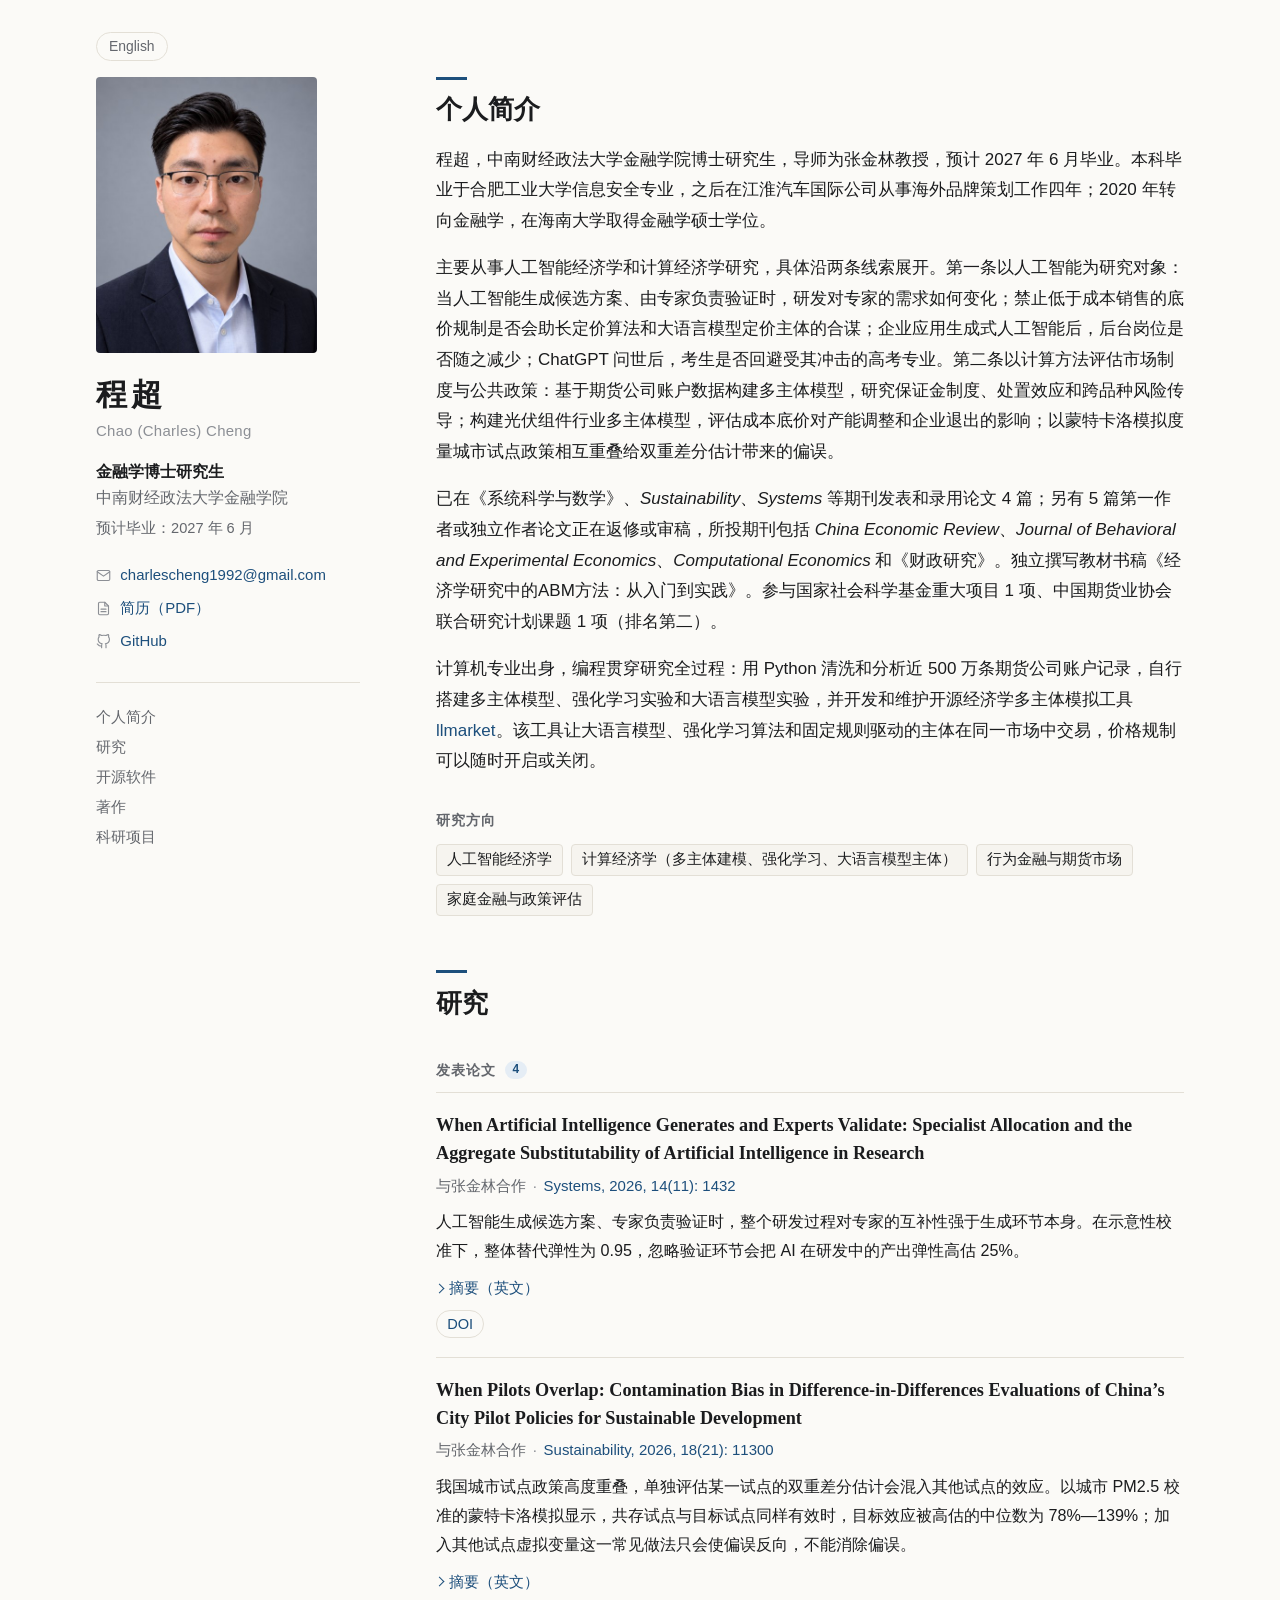
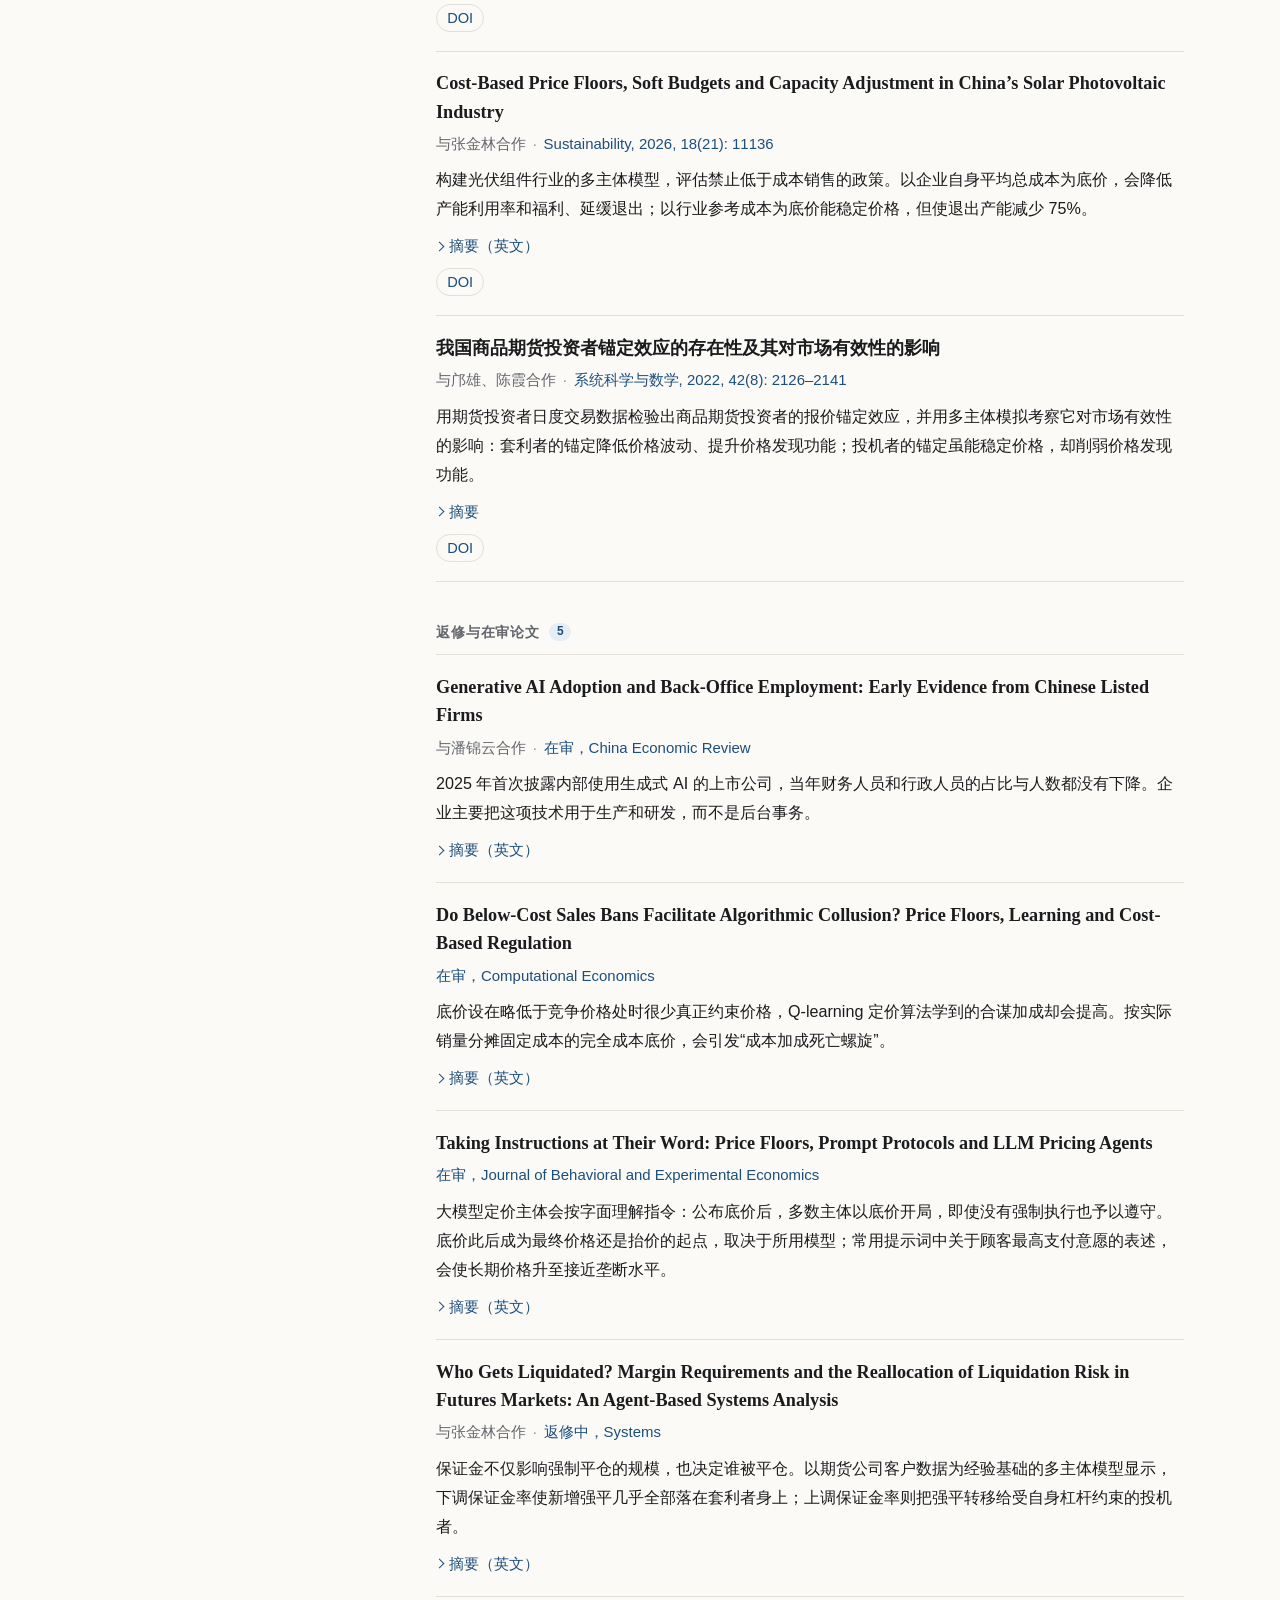
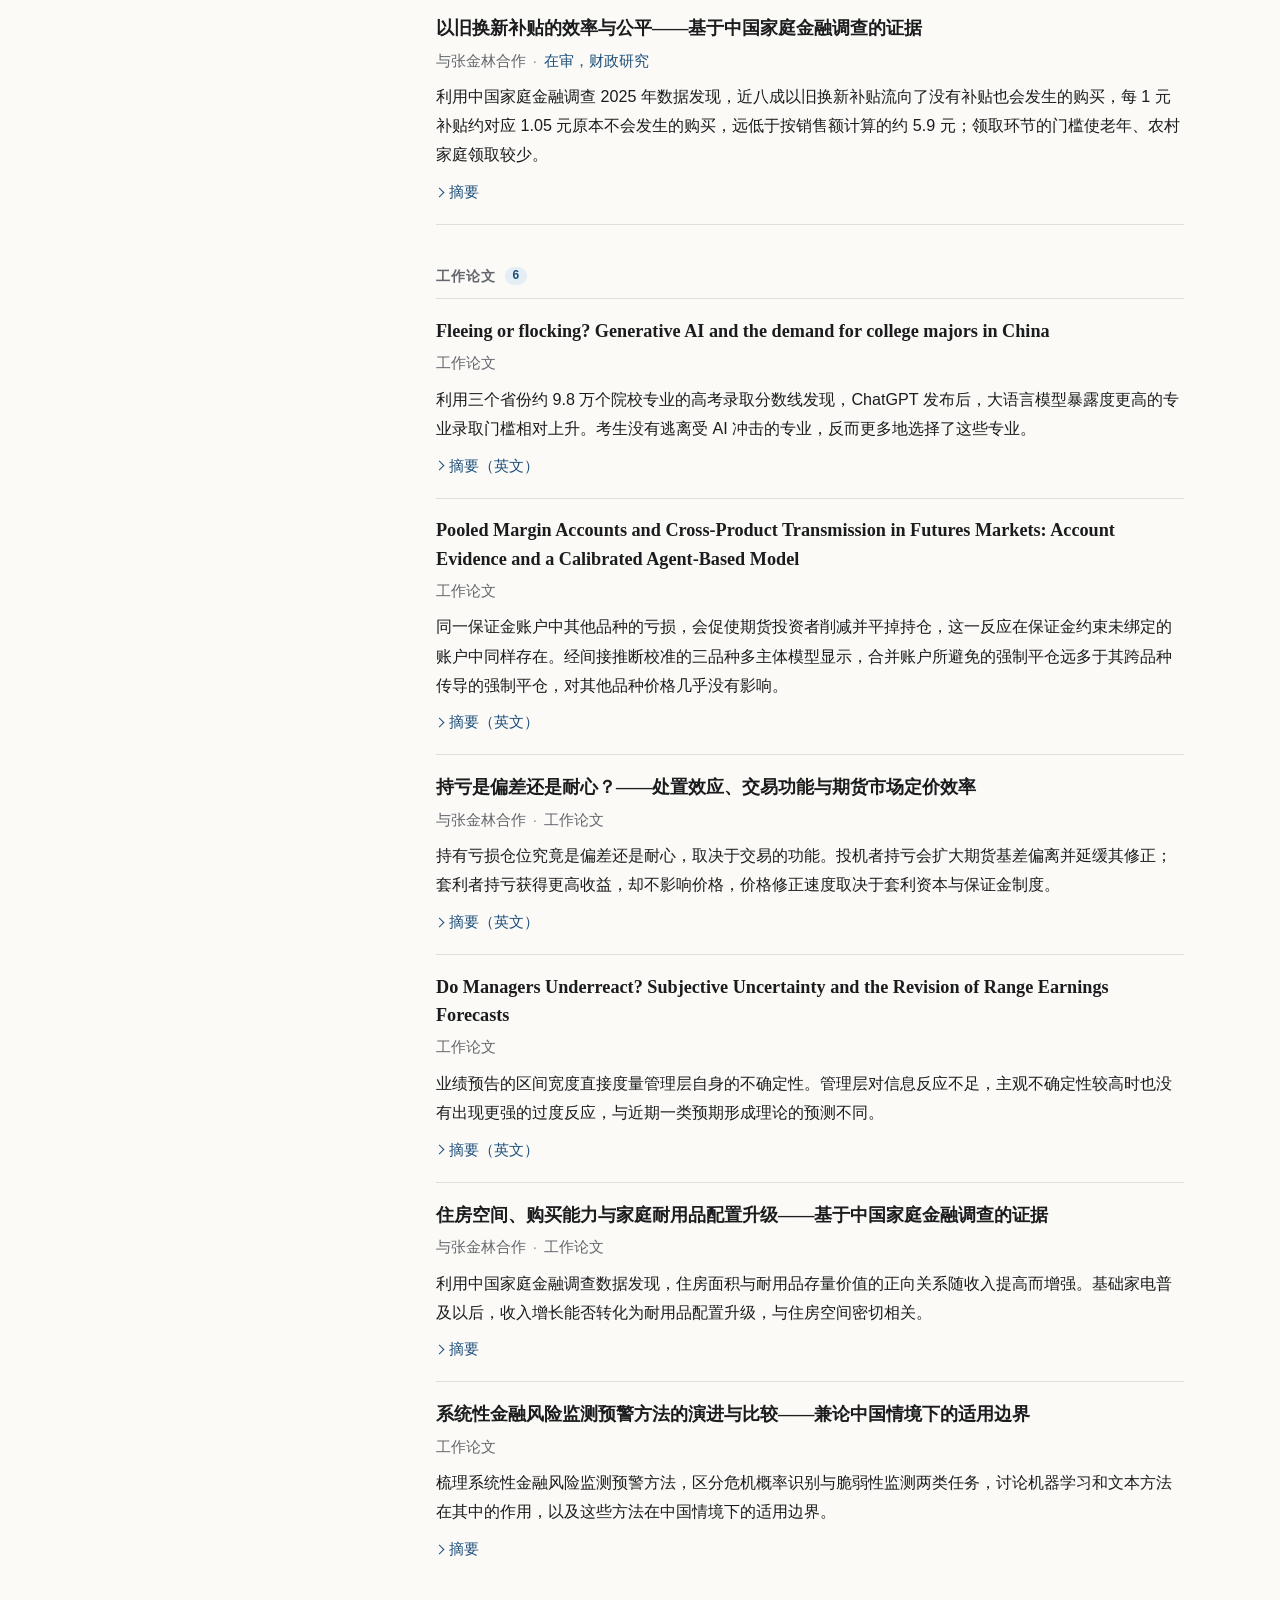
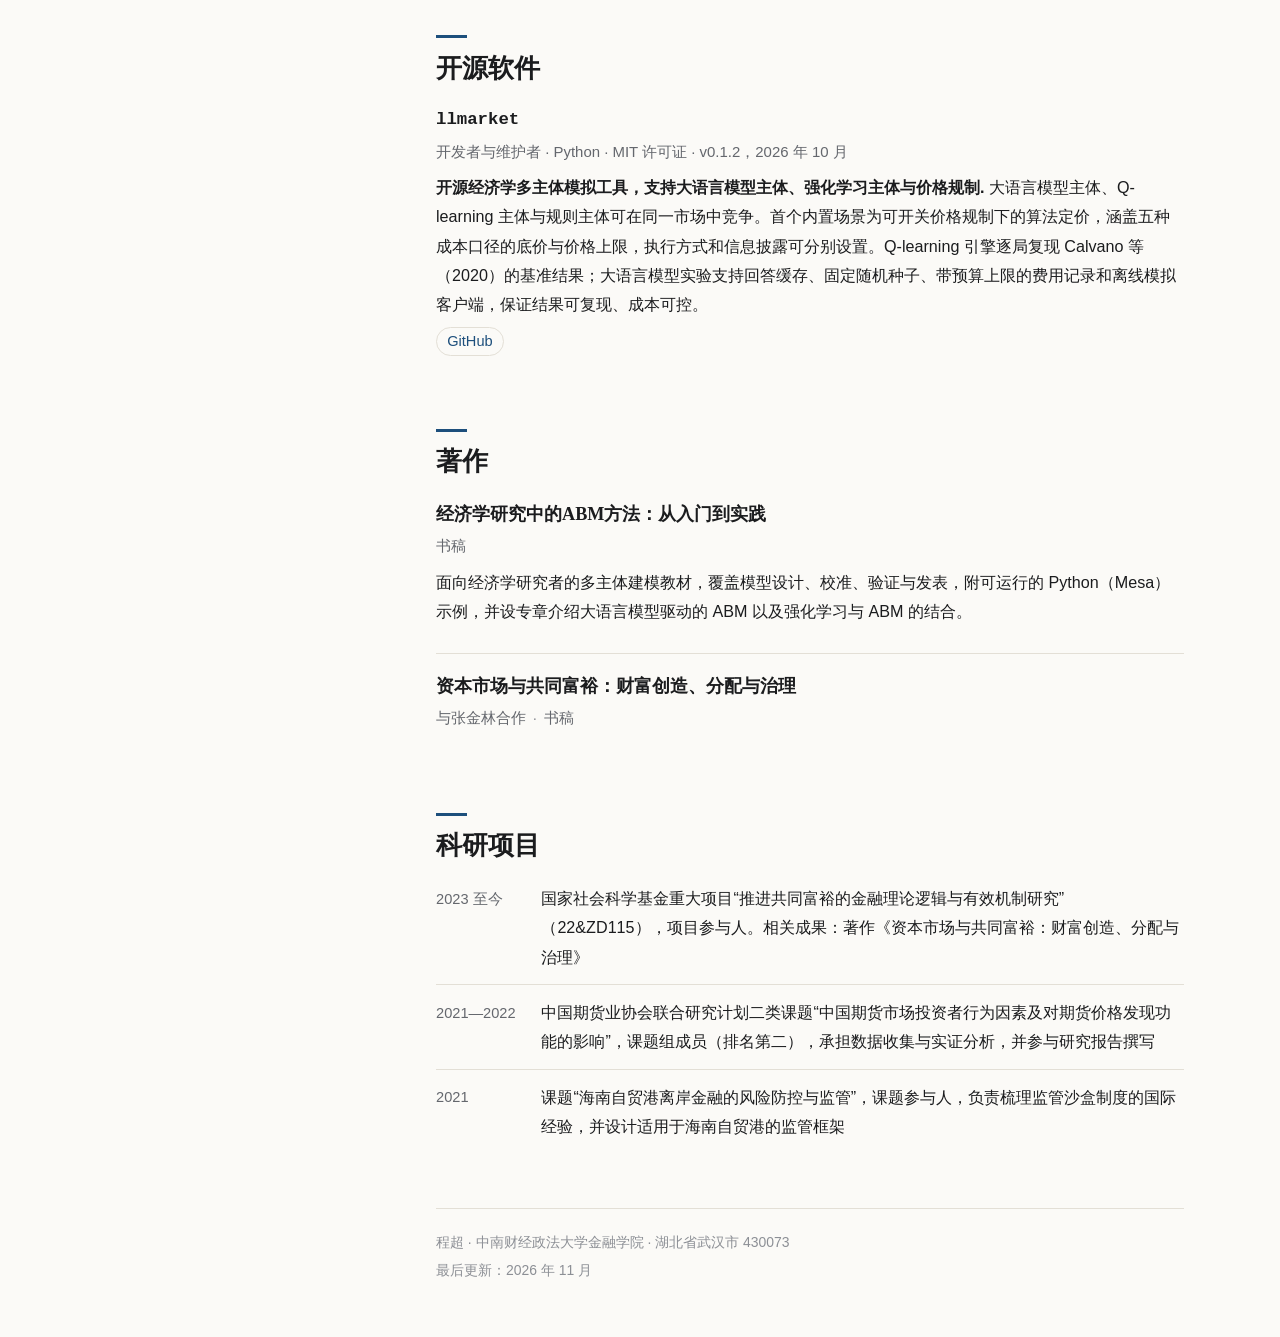
==== docs/zh/index.html @ c6e2701f "Rewrite Chinese bio for clarity and flow Co-Authored-By: Claude Opus 5.5 <noreply@anthropic.com>" ====
<!doctype html>
<html lang="zh-CN">
<head>
<meta charset="utf-8">
<meta name="viewport" content="width=device-width, initial-scale=1">
<title>程超</title>
<meta name="description" content="程超, 金融学博士研究生, 中南财经政法大学金融学院. 人工智能经济学; 计算经济学（多主体建模、强化学习、大语言模型主体）; 行为金融与期货市场; 家庭金融与政策评估.">
<meta property="og:title" content="程超">
<meta property="og:description" content="金融学博士研究生, 中南财经政法大学金融学院">
<meta property="og:image" content="https://charleschenggithub.github.io/assets/photo.jpg"><link rel="alternate" hreflang="en" href="https://charleschenggithub.github.io/">
<link rel="alternate" hreflang="zh-CN" href="https://charleschenggithub.github.io/zh/">
<link rel="icon" href="data:image/svg+xml,%3Csvg xmlns='http://www.w3.org/2000/svg' viewBox='0 0 32 32'%3E%3Crect width='32' height='32' rx='6' fill='%231d4f7c'/%3E%3Ctext x='16' y='23' font-family='Georgia,serif' font-size='20' fill='white' text-anchor='middle'%3EC%3C/text%3E%3C/svg%3E">
<link rel="stylesheet" href="../assets/style.css">
</head>
<body class="lang-zh">

<div class="page">

  <aside class="profile">
    <div class="profile-inner">
      <img class="photo" src="../assets/photo.jpg" alt="程超" width="480" height="600">
      <div class="id">
        <h1 class="name">程超</h1>
        <p class="alt-name">Chao (Charles) Cheng</p>
        <p class="role">金融学博士研究生</p>
        <p class="org">中南财经政法大学金融学院</p>
        <p class="grad">预计毕业：2027 年 6 月</p>
      </div>
      <ul class="contact">
        <li>
          <svg viewBox="0 0 24 24" aria-hidden="true"><path d="M4 4h16c1.1 0 2 .9 2 2v12c0 1.1-.9 2-2 2H4c-1.1 0-2-.9-2-2V6c0-1.1.9-2 2-2z"/><polyline points="22,6 12,13 2,6"/></svg>
          <a href="mailto:charlescheng1992@gmail.com">charlescheng1992@gmail.com</a>
        </li>
        <li>
          <svg viewBox="0 0 24 24" aria-hidden="true"><path d="M14 2H6a2 2 0 0 0-2 2v16a2 2 0 0 0 2 2h12a2 2 0 0 0 2-2V8z"/><polyline points="14 2 14 8 20 8"/><line x1="16" y1="13" x2="8" y2="13"/><line x1="16" y1="17" x2="8" y2="17"/></svg>
          <a href="../cv/Chao_Cheng_CV_zh.pdf">简历（PDF）</a>
        </li>
        <li>
          <svg viewBox="0 0 24 24" aria-hidden="true"><path d="M9 19c-5 1.5-5-2.5-7-3m14 6v-3.87a3.37 3.37 0 0 0-.94-2.61c3.14-.35 6.44-1.54 6.44-7A5.44 5.44 0 0 0 20 4.77 5.07 5.07 0 0 0 19.91 1S18.73.65 16 2.48a13.38 13.38 0 0 0-7 0C6.27.65 5.09 1 5.09 1A5.07 5.07 0 0 0 5 4.77a5.44 5.44 0 0 0-1.5 3.78c0 5.42 3.3 6.61 6.44 7A3.37 3.37 0 0 0 9 18.13V22"/></svg>
          <a href="https://github.com/CharlesChengGithub">GitHub</a>
        </li>
      </ul>
      <nav class="toc" aria-label="研究">
        <a href="#about">个人简介</a>
        <a href="#research">研究</a>
<a href="#software">开源软件</a><a href="#books">著作</a><a href="#projects">科研项目</a>      </nav>
    </div>
    <a class="lang-switch" href="../" hreflang="en">English</a>
  </aside>

  <main class="content">

    <section id="about">
      <h2>个人简介</h2>
      <p>程超，中南财经政法大学金融学院博士研究生，导师为张金林教授，预计 2027 年 6 月毕业。本科毕业于合肥工业大学信息安全专业，之后在江淮汽车国际公司从事海外品牌策划工作四年；2020 年转向金融学，在海南大学取得金融学硕士学位。</p><p>主要从事人工智能经济学和计算经济学研究，具体沿两条线索展开。第一条以人工智能为研究对象：当人工智能生成候选方案、由专家负责验证时，研发对专家的需求如何变化；禁止低于成本销售的底价规制是否会助长定价算法和大语言模型定价主体的合谋；企业应用生成式人工智能后，后台岗位是否随之减少；ChatGPT 问世后，考生是否回避受其冲击的高考专业。第二条以计算方法评估市场制度与公共政策：基于期货公司账户数据构建多主体模型，研究保证金制度、处置效应和跨品种风险传导；构建光伏组件行业多主体模型，评估成本底价对产能调整和企业退出的影响；以蒙特卡洛模拟度量城市试点政策相互重叠给双重差分估计带来的偏误。</p><p>已在《系统科学与数学》、<em>Sustainability</em>、<em>Systems</em> 等期刊发表和录用论文 4 篇；另有 5 篇第一作者或独立作者论文正在返修或审稿，所投期刊包括 <em>China Economic Review</em>、<em>Journal of Behavioral and Experimental Economics</em>、<em>Computational Economics</em> 和《财政研究》。独立撰写教材书稿《经济学研究中的ABM方法：从入门到实践》。参与国家社会科学基金重大项目 1 项、中国期货业协会联合研究计划课题 1 项（排名第二）。</p><p>计算机专业出身，编程贯穿研究全过程：用 Python 清洗和分析近 500 万条期货公司账户记录，自行搭建多主体模型、强化学习实验和大语言模型实验，并开发和维护开源经济学多主体模拟工具 <a href="https://github.com/CharlesChengGithub/llmarket">llmarket</a>。该工具让大语言模型、强化学习算法和固定规则驱动的主体在同一市场中交易，价格规制可以随时开启或关闭。</p>
      <h3 class="label">研究方向</h3>
      <ul class="interests">
<li>人工智能经济学</li><li>计算经济学（多主体建模、强化学习、大语言模型主体）</li><li>行为金融与期货市场</li><li>家庭金融与政策评估</li>      </ul>
    </section>

    <section id="research">
      <h2>研究</h2>
      <h3 class="label group">发表论文<span class="count">4</span></h3>
      <article class="paper" id="ai-validation">
  <h4 class="paper-title">
When Artificial Intelligence Generates and Experts Validate: Specialist Allocation and the Aggregate Substitutability of Artificial Intelligence in Research  </h4>
  <p class="paper-meta"><span>与张金林合作</span><span class="sep" aria-hidden="true">·</span><span class="status status-published"><em>Systems</em>, 2026, 14(11): 1432</span></p>
<p class="paper-summary">人工智能生成候选方案、专家负责验证时，整个研发过程对专家的互补性强于生成环节本身。在示意性校准下，整体替代弹性为 0.95，忽略验证环节会把 AI 在研发中的产出弹性高估 25%。</p>  <div class="paper-actions">
    <details>
      <summary>摘要（英文）</summary>
      <div class="abstract"><p>Artificial intelligence (AI) increasingly generates candidate hypotheses and designs, but candidates become usable knowledge only after specialists validate them. We study how this division of labor shapes the substitutability between AI and specialists in research as a whole. When generation and validation share a pool of specialists, the aggregate elasticity of substitution is a weighted average of the elasticities within generation and between the two tasks, with a weight equal to AI’s share in generation times the share of specialists in validation. Optimal staffing raises this weight as AI becomes abundant, so research is more complementary than its generation stage, and AI’s output elasticity in research rises only while the aggregate elasticity exceeds one. Gains confined to generation draw specialists into validation; sufficiently large gains in validation reverse the flow. In dynamic general equilibrium, the aggregate elasticity is a sufficient statistic for local aggregate dynamics, so these dynamics cannot reveal the task structure, but staffing data can. In an illustrative calibration to proxy evidence, the aggregate elasticity is 0.95 and ignoring validation overstates AI’s output elasticity by 25 percent. Whether that elasticity is already declining is not robust: the aggregate elasticity exceeds one in 22 percent of parameter draws.</p></div>
    </details>
<a class="chip" href="https://doi.org/10.3390/systems14111432">DOI</a>  </div>
</article>

      <article class="paper" id="overlapping-pilots">
  <h4 class="paper-title">
When Pilots Overlap: Contamination Bias in Difference-in-Differences Evaluations of China’s City Pilot Policies for Sustainable Development  </h4>
  <p class="paper-meta"><span>与张金林合作</span><span class="sep" aria-hidden="true">·</span><span class="status status-published"><em>Sustainability</em>, 2026, 18(21): 11300</span></p>
<p class="paper-summary">我国城市试点政策高度重叠，单独评估某一试点的双重差分估计会混入其他试点的效应。以城市 PM2.5 校准的蒙特卡洛模拟显示，共存试点与目标试点同样有效时，目标效应被高估的中位数为 78%—139%；加入其他试点虚拟变量这一常见做法只会使偏误反向，不能消除偏误。</p>  <div class="paper-actions">
    <details>
      <summary>摘要（英文）</summary>
      <div class="abstract"><p>China tests sustainability policies, from low-carbon and sponge cities to new-energy-vehicle promotion, in city pilot programmes, and their effects are usually estimated one programme at a time with staggered difference-in-differences (DID) designs. The programmes, however, overlap. Of 297 cities, 169 hosted two or more of ten national programmes by 2022, and 75–95% of each programme’s treated city-years overlapped with another. Monte Carlo simulations calibrated to city PM2.5, with known effects for every programme, show that this overlap contaminates DID evaluations. When each co-located programme is as effective as the focal one, two-way fixed effects, event-study and heterogeneity-robust estimators overstate the focal effect by a median 78–139%. A programme with no effect is found significant in 11–22% of simulated evaluations when co-located effects are small (0.6%), and in 71–100% in a stress test that sets each to the median of three verifiable published estimates (−3.45%). Adding dummies for the other programmes, the usual robustness check, reverses the bias, and pretrend tests rarely detect the problem. Because the contamination is a weighted sum of the other programmes’ effects, with weights fixed by the treatment pattern, these weights can be computed before outcome data are examined; we provide code and a checklist for evaluations of sustainability policies.</p></div>
    </details>
<a class="chip" href="https://doi.org/10.3390/su182111300">DOI</a>  </div>
</article>

      <article class="paper" id="pv-price-floors">
  <h4 class="paper-title">
Cost-Based Price Floors, Soft Budgets and Capacity Adjustment in China’s Solar Photovoltaic Industry  </h4>
  <p class="paper-meta"><span>与张金林合作</span><span class="sep" aria-hidden="true">·</span><span class="status status-published"><em>Sustainability</em>, 2026, 18(21): 11136</span></p>
<p class="paper-summary">构建光伏组件行业的多主体模型，评估禁止低于成本销售的政策。以企业自身平均总成本为底价，会降低产能利用率和福利、延缓退出；以行业参考成本为底价能稳定价格，但使退出产能减少 75%。</p>  <div class="paper-actions">
    <details>
      <summary>摘要（英文）</summary>
      <div class="abstract"><p>Persistent overcapacity in photovoltaic (PV) manufacturing raises a question for the economic sustainability of renewable energy supply chains: does protecting producers’ margins help or hinder capacity adjustment? We evaluate cost-based price floors with an agent-based model of China’s PV module industry that features adaptive pricing, market-share-driven investment, credit guarantees and local government rescues. The model is driven by observed polysilicon prices and reproduces eight of ten moments from public company data within a pre-registered tolerance, although it captures only part of the 2024 price decline. Policy effects are paired comparisons across 200 random seeds. A floor at each firm’s own average total cost lowers utilisation by 5.8 percentage points and welfare by 1.1% over ten years and, in the main specification, slows exit even under hard budgets; its welfare loss grows when products are more substitutable and turns into a gain only when demand is much less price-sensitive, R&amp;D responds strongly to profits or share pressure is very high. An industry-reference floor stabilises prices but cuts capacity exit by 75%; its 1.8% welfare gain falls to 0.5% when surviving firms are not valued as additional variety. An admission standard for new capacity raises utilisation and, while demand plateaus, welfare. Protecting margins is a poor substitute for policies that change the returns to expansion.</p></div>
    </details>
<a class="chip" href="https://doi.org/10.3390/su182111136">DOI</a>  </div>
</article>

      <article class="paper" id="anchoring-effect">
  <h4 class="paper-title">
我国商品期货投资者锚定效应的存在性及其对市场有效性的影响  </h4>
  <p class="paper-meta"><span>与邝雄、陈霞合作</span><span class="sep" aria-hidden="true">·</span><span class="status status-published"><em>系统科学与数学</em>, 2022, 42(8): 2126–2141</span></p>
<p class="paper-summary">用期货投资者日度交易数据检验出商品期货投资者的报价锚定效应，并用多主体模拟考察它对市场有效性的影响：套利者的锚定降低价格波动、提升价格发现功能；投机者的锚定虽能稳定价格，却削弱价格发现功能。</p>  <div class="paper-actions">
    <details>
      <summary>摘要</summary>
      <div class="abstract"><p>文章基于中国期货投资者日度交易数据，在排除了个体信息对锚定偏差的混淆影响后，检验出中国期货市场投资者在投资商品期货的过程中，其当期报价会对上一次报价存在显著的锚定效应。在实证检验的基础上，文章进一步构建了期货市场上存在锚定效应的投资者交易决策的数理模型，并运用多主体复杂系统模拟的方法对锚定效应和期货市场有效性之间的关系进行了模拟研究。研究发现，套利者的锚定效应能够有效降低期货市场的价格波动性同时提升期货市场对现货市场的价格发现功能；而投机者的锚定效应虽然能稳定期货市场的价格波动，但是却降低了期货市场的价格发现功能。</p></div>
    </details>
<a class="chip" href="https://doi.org/10.12341/jssms22188">DOI</a>  </div>
</article>

      <h3 class="label group">返修与在审论文<span class="count">5</span></h3>
      <article class="paper" id="genai-back-office">
  <h4 class="paper-title">
Generative AI Adoption and Back-Office Employment: Early Evidence from Chinese Listed Firms  </h4>
  <p class="paper-meta"><span>与潘锦云合作</span><span class="sep" aria-hidden="true">·</span><span class="status status-review">在审，<em>China Economic Review</em></span></p>
<p class="paper-summary">2025 年首次披露内部使用生成式 AI 的上市公司，当年财务人员和行政人员的占比与人数都没有下降。企业主要把这项技术用于生产和研发，而不是后台事务。</p>  <div class="paper-actions">
    <details>
      <summary>摘要（英文）</summary>
      <div class="abstract"><p>Accountants and clerks rank among the workers most exposed to generative artificial intelligence (AI). Do firms that adopt the technology employ fewer of them? We read the 2022–2025 annual reports of 5,706 Chinese listed firms and identify 159 non-financial firms that first disclosed using generative AI in their own operations in 2025, the year in which open-weight models made in-house deployment cheap. Because listed firms must report their workforce by function, we can compare the finance and administrative staff of these adopters with those of 2,714 firms that disclosed neither internal use nor AI products. Adoption leaves the finance-staff share unchanged: the 2025 estimate is 0.06 percentage points, and the confidence interval rules out declines larger than 2.7% of the pre-adoption mean. The number of finance employees is equally stable. The administrative-staff share and headcount also show no decline, but adopters had been expanding administrative staff faster than non-adopters before adoption, and this relative expansion stopped in 2025; if the earlier trend is extrapolated, a slowdown of up to 10% cannot be ruled out. Firms that adopted in 2023 and 2024 show no decline one to two years later. The disclosures reveal a mismatch between exposure and deployment: firms apply generative AI mainly in production and R&amp;D, and only one of the 159 adopters explicitly applies it to finance or accounting work. In its first year, enterprise adoption of generative AI has not displaced back-office employment.</p></div>
    </details>
  </div>
</article>

      <article class="paper" id="algorithmic-collusion">
  <h4 class="paper-title">
Do Below-Cost Sales Bans Facilitate Algorithmic Collusion? Price Floors, Learning and Cost-Based Regulation  </h4>
  <p class="paper-meta"><span class="status status-review">在审，<em>Computational Economics</em></span></p>
<p class="paper-summary">底价设在略低于竞争价格处时很少真正约束价格，Q-learning 定价算法学到的合谋加成却会提高。按实际销量分摊固定成本的完全成本底价，会引发“成本加成死亡螺旋”。</p>  <div class="paper-actions">
    <details>
      <summary>摘要（英文）</summary>
      <div class="abstract"><p>Governments are tightening rules against below-cost sales to curb destructive price wars, while firms increasingly delegate pricing to self-learning algorithms. This paper studies how price floors shape the prices that such algorithms learn. I replicate the Q-learning duopoly of Calvano et al. (2020), widen its price grid so that unregulated algorithms can price below cost, and impose floors that differ in level and in the cost definition behind them. Collusion is measured against the floor-constrained competitive benchmark. The effect depends on where the floor sits. A floor just below the competitive price rarely binds, yet it raises the collusive markup by 0.065, or 14 percent of the Nash–monopoly price gap, and the markup rises in all nine alternative economies examined. The effect arises during learning: a floor removed partway through learning still raises prices, whereas a floor imposed after learning barely moves them. Higher floors truncate punishments and crowd out the collusive markup, as repeated-game theory predicts, but the mechanical rise in the competitive benchmark keeps prices near the collusive level. When fixed costs are allocated over actual sales, a full-cost floor creates a cost-plus death spiral: a firm that loses sales faces a rising legal floor and is excluded in every session. Allocating fixed costs over normal output avoids this trap and lowers markups.</p></div>
    </details>
  </div>
</article>

      <article class="paper" id="llm-pricing-floors">
  <h4 class="paper-title">
Taking Instructions at Their Word: Price Floors, Prompt Protocols and LLM Pricing Agents  </h4>
  <p class="paper-meta"><span class="status status-review">在审，<em>Journal of Behavioral and Experimental Economics</em></span></p>
<p class="paper-summary">大模型定价主体会按字面理解指令：公布底价后，多数主体以底价开局，即使没有强制执行也予以遵守。底价此后成为最终价格还是抬价的起点，取决于所用模型；常用提示词中关于顾客最高支付意愿的表述，会使长期价格升至接近垄断水平。</p>  <div class="paper-actions">
    <details>
      <summary>摘要（英文）</summary>
      <div class="abstract"><p>Competition authorities worry that price floors, such as bans on below-cost sales, may help pricing algorithms collude. I study how pricing agents built on large language models (LLMs) respond to floors in a repeated logit duopoly, using 820 sessions of DeepSeek-V4.1-Flash and a replication with Qwen2.5-7B, each under a pre-analysis plan. The agents take the text of their instructions at its word. Most agents of both models open at an announced floor and obey it even when nothing enforces it, although without the floor about half (DeepSeek) or all (Qwen) of their final prices lie below it. What follows depends on the model. DeepSeek stays at the floor: about two-thirds of its final prices equal it exactly, prices rise no more than mechanical truncation implies (95% confidence interval for the excess: [−0.081, 0.000]), and agents call the floor the focal point for coordination. Qwen climbs from the floor: every market ends above it, and profits close about half the gap between the floor-constrained competitive and monopoly levels. The same literalism governs the prompt protocol. A widely used sentence telling agents that no customer would pay more than a stated amount is taken as a fact about demand: agents open at that amount, long-run prices rise to about the monopoly level, and an unrelated sentence about price display raises them further. Under that protocol the floors rarely bind. Compliance with a stated rule holds across models; whether the floor becomes the price or a launch pad does not.</p></div>
    </details>
  </div>
</article>

      <article class="paper" id="margin-liquidation">
  <h4 class="paper-title">
Who Gets Liquidated? Margin Requirements and the Reallocation of Liquidation Risk in Futures Markets: An Agent-Based Systems Analysis  </h4>
  <p class="paper-meta"><span>与张金林合作</span><span class="sep" aria-hidden="true">·</span><span class="status status-review">返修中，<em>Systems</em></span></p>
<p class="paper-summary">保证金不仅影响强制平仓的规模，也决定谁被平仓。以期货公司客户数据为经验基础的多主体模型显示，下调保证金率使新增强平几乎全部落在套利者身上；上调保证金率则把强平转移给受自身杠杆约束的投机者。</p>  <div class="paper-actions">
    <details>
      <summary>摘要（英文）</summary>
      <div class="abstract"><p>Margin requirements are usually judged by how much forced liquidation they prevent. They also shape who is liquidated. Futures margins cap leverage before positions are opened and trigger margin calls afterward, binding different traders through different constraints. We model speculators and leveraged arbitrageurs interacting through margin calls and price impact. Client data from a Chinese futures brokerage show that trading directions are more concentrated than chance (LSV measure 0.0079, p &lt; 0.001). We derive margin-call thresholds analytically and evaluate results over 100 feasible points in a 16-dimensional parameter space (35,000 paths). Cutting the margin rate from 8% to 4% is lose–lose: liquidation rises at every point, almost entirely among arbitrageurs, and mispricing widens at 95% of points. Within 100 periods, raising the rate to 20% reduces liquidation while increasing mispricing incidence and shifting liquidation to speculators bound by their own leverage limits. Exchanging the roles’ constraints reverses the shift, showing that it tracks the constraint configuration rather than the arbitrage role. At high margins, herding accompanies higher speculator leverage and greater liquidation. Margin policy should be assessed by whose leverage constraint it tightens.</p></div>
    </details>
  </div>
</article>

      <article class="paper" id="trade-in-subsidies">
  <h4 class="paper-title">
以旧换新补贴的效率与公平——基于中国家庭金融调查的证据  </h4>
  <p class="paper-meta"><span>与张金林合作</span><span class="sep" aria-hidden="true">·</span><span class="status status-review">在审，<em>财政研究</em></span></p>
<p class="paper-summary">利用中国家庭金融调查 2025 年数据发现，近八成以旧换新补贴流向了没有补贴也会发生的购买，每 1 元补贴约对应 1.05 元原本不会发生的购买，远低于按销售额计算的约 5.9 元；领取环节的门槛使老年、农村家庭领取较少。</p>  <div class="paper-actions">
    <details>
      <summary>摘要</summary>
      <div class="abstract"><p>消费品以旧换新是近年来提振消费的重要政策，但官方统计的“带动销售额”并不等同于补贴创造的新增消费。本文利用中国家庭金融调查2025年数据中家庭对补贴领取、补贴金额以及“若没有补贴当年是否仍会购买”的直接回答，从效率与公平两个维度评估2024—2025年家电与数码产品补贴。研究发现：第一，按补贴金额计算，近八成补贴流向了没有补贴也会在当年发生的购买；每1元补贴约对应1.05元原本不会发生的购买，扣除补贴本身后约为0.84元，远低于按销售额计算的约5.9元。由此反推的隐含需求价格弹性约为1.3，高比例的“意外之财”源于普惠式补贴覆盖了全部购买者，而非补贴没有改变购买行为。第二，补贴率越高，家庭越可能报告补贴改变了购买决策，自报反事实呈现与理论预测相符的剂量反应。第三，补贴绝对额偏向高收入家庭，但相对于收入呈累进分布；高低收入家庭补贴差距的近一半来自购买之后的领取环节，老年、农村和不使用移动支付的家庭领取率较低。第四，收入最高的家庭领取补贴最多，其购买受补贴的影响却最小；流动性受约束的家庭更可能因补贴而购买，领取率却低约11个百分点。研究表明，降低领取门槛并向流动性受约束和中低收入家庭倾斜，有望同时提升补贴的效率与公平。</p></div>
    </details>
  </div>
</article>

      <h3 class="label group">工作论文<span class="count">6</span></h3>
      <article class="paper" id="ai-college-majors">
  <h4 class="paper-title">
Fleeing or flocking? Generative AI and the demand for college majors in China  </h4>
  <p class="paper-meta"><span class="status status-working">工作论文</span></p>
<p class="paper-summary">利用三个省份约 9.8 万个院校专业的高考录取分数线发现，ChatGPT 发布后，大语言模型暴露度更高的专业录取门槛相对上升。考生没有逃离受 AI 冲击的专业，反而更多地选择了这些专业。</p>  <div class="paper-actions">
    <details>
      <summary>摘要（英文）</summary>
      <div class="abstract"><p>Generative artificial intelligence can perform many tasks done by college-educated workers, and students choosing a field of study may anticipate this. This study examines how demand for college majors in China changed after the release of ChatGPT, using programme-level admission cutoffs from the national college entrance examination (gaokao) in three provinces that admit students by &#34;major and institution&#34;. The data cover about 98,000 programmes and 338,000 programme-year observations from 2020 to 2026. Majors with different exposure to large language models are compared within the same institution and year. Contrary to the expectation that students would avoid exposed fields, the admission thresholds of more exposed majors rose relative to those of less exposed majors at the same institution: a one-standard-deviation increase in exposure is associated with a 5 per cent decline in the cutoff rank, that is, a more selective entry threshold. The pattern holds for three exposure measures, including one constructed before ChatGPT, in each province, in both STEM and other fields, and when computer science and electronics are excluded. Exposed majors were already gaining ground before 2023, but the 2023 admission round shows a discrete shift of about 2.3 per cent per standard deviation beyond the pre-existing trend. Planned enrolment in exposed majors also expanded. In the first four admission cycles after ChatGPT, there is no evidence that Chinese applicants fled majors exposed to generative AI; if anything, they moved towards them.</p></div>
    </details>
  </div>
</article>

      <article class="paper" id="pooled-margin-transmission">
  <h4 class="paper-title">
Pooled Margin Accounts and Cross-Product Transmission in Futures Markets: Account Evidence and a Calibrated Agent-Based Model  </h4>
  <p class="paper-meta"><span class="status status-working">工作论文</span></p>
<p class="paper-summary">同一保证金账户中其他品种的亏损，会促使期货投资者削减并平掉持仓，这一反应在保证金约束未绑定的账户中同样存在。经间接推断校准的三品种多主体模型显示，合并账户所避免的强制平仓远多于其跨品种传导的强制平仓，对其他品种价格几乎没有影响。</p>  <div class="paper-actions">
    <details>
      <summary>摘要（英文）</summary>
      <div class="abstract"><p>Futures investors often trade several products from one margin account, and daily marking to market turns a loss in one product into an immediate loss of funds for all of them. Using 2019–2020 position records from a Chinese futures brokerage, I measure the mark-to-market gains and losses that an account&#39;s previous-day positions incur at the next settlement and estimate how gains and losses on other products change the account&#39;s position in a given product. Losses on other products lead investors to cut and close positions. The response is present in accounts whose margin constraint does not bind and is as strong for losses from unrelated sectors and weakly correlated products as for losses from related ones. The additional response of constrained accounts has the expected sign but is imprecise. Gains have weaker effects, confined to correlated products, and raise the probability of opening new products. I then calibrate the strength of this profit-and-loss feedback in a three-product agent-based model by indirect inference and compare pooled accounts with accounts segregated by product. Pooling cuts liquidations in the shocked product by more than it adds in other products, and leaves other products&#39; prices essentially unchanged. The calibrated feedback produces a large but short-lived cross-product position cut with no detectable price effect, and lowers margin use in calm periods. Cross-product position cuts in the data come mainly from investors&#39; own responses. Cross-product forced liquidations arise only through pooled funds, which on net prevent far more liquidations than they transmit.</p></div>
    </details>
  </div>
</article>

      <article class="paper" id="disposition-effect">
  <h4 class="paper-title">
持亏是偏差还是耐心？——处置效应、交易功能与期货市场定价效率  </h4>
  <p class="paper-meta"><span>与张金林合作</span><span class="sep" aria-hidden="true">·</span><span class="status status-working">工作论文</span></p>
<p class="paper-summary">持有亏损仓位究竟是偏差还是耐心，取决于交易的功能。投机者持亏会扩大期货基差偏离并延缓其修正；套利者持亏获得更高收益，却不影响价格，价格修正速度取决于套利资本与保证金制度。</p>  <div class="paper-actions">
    <details>
      <summary>摘要（英文）</summary>
      <div class="abstract"><p>Holding losing positions is usually treated as a bias that slows price adjustment, but in futures markets its consequences depend on the function of the trade. We combine account-level data from a Chinese futures brokerage with a trade-level agent-based model of daily settlement, margin calls, and forced liquidation, calibrated to the basis of CSI 300 index futures. In the accounts, the disposition effect is concentrated in a reluctance to realize deepening losses, and margin tied up in losers crowds out new positions. In the model, speculators who hold losers keep stale exposure that widens the basis and slows its correction, and the effect rises steeply with the strength of the bias. Arbitrageurs who hold losers earn more than those who cut losses, and those who bank winners early earn less, yet neither half of their bias moves prices: arbitrage capital and the margin system set the speed of correction. Lower margin speeds correction but, under separate margining, more than doubles forced liquidation, a cost that portfolio margining removes. At the empirical distribution of the bias, its aggregate effect on the mean basis deviation is about 5%.</p></div>
    </details>
  </div>
</article>

      <article class="paper" id="managers-underreact">
  <h4 class="paper-title">
Do Managers Underreact? Subjective Uncertainty and the Revision of Range Earnings Forecasts  </h4>
  <p class="paper-meta"><span class="status status-working">工作论文</span></p>
<p class="paper-summary">业绩预告的区间宽度直接度量管理层自身的不确定性。管理层对信息反应不足，主观不确定性较高时也没有出现更强的过度反应，与近期一类预期形成理论的预测不同。</p>  <div class="paper-actions">
    <details>
      <summary>摘要（英文）</summary>
      <div class="abstract"><p>Theories of belief formation disagree on whether expectations underreact or overreact to news, and a recent class of models predicts that overreaction strengthens when subjective uncertainty is high. We test this prediction using the range earnings forecasts that Chinese listed firms issue before the end of a reporting period. The width of a manager’s forecast range provides a direct, firm-level measure of the manager’s own uncertainty at the time of the forecast. Using 20,391 firm-period forecast sequences from 2010 to 2025, we regress the next revision of expectations on the initial forecast revision and its interaction with range width. Managers underreact: an upward initial revision predicts a further upward revision, and the effect is four times larger when the next information point is the manager’s own follow-up forecast. Subjective uncertainty does not amplify overreaction. The interaction is close to zero, precisely estimated, and indistinguishable from a simulated benchmark that captures how firms steer reported earnings into their own forecast ranges. Range width does carry information about uncertainty: it rises with recent earnings volatility, and outcome dispersion rises with width. As earlier Chinese evidence suggests, realized earnings cluster just above the lower bound of the range, the opposite of the upper-bound tilt documented for U.S. firms.</p></div>
    </details>
  </div>
</article>

      <article class="paper" id="housing-space-durables">
  <h4 class="paper-title">
住房空间、购买能力与家庭耐用品配置升级——基于中国家庭金融调查的证据  </h4>
  <p class="paper-meta"><span>与张金林合作</span><span class="sep" aria-hidden="true">·</span><span class="status status-working">工作论文</span></p>
<p class="paper-summary">利用中国家庭金融调查数据发现，住房面积与耐用品存量价值的正向关系随收入提高而增强。基础家电普及以后，收入增长能否转化为耐用品配置升级，与住房空间密切相关。</p>  <div class="paper-actions">
    <details>
      <summary>摘要</summary>
      <div class="abstract"><p>收入增长和耐用品以旧换新补贴能够提高家庭购置耐用品的能力，却不会直接扩大设备摆放和使用所需的住房空间。本文使用2021年、2023年和2025年中国家庭金融调查数据，以城镇产权自住家庭为样本，考察住房面积、家庭收入与厨卫大件、大件家电和空气调节与处理设备配置之间的关系。研究发现，住房面积与耐用品存量价值之间的正向关系随家庭收入提高而增强，收入第90百分位家庭的面积边际效应约为第20百分位家庭的1.67倍。按样本均值换算，住房面积每高出10%，收入第20和第90百分位家庭的耐用品存量价值分别高出约1.7%和2.9%。这一关系集中体现在已拥有相应设备家庭的配置水平上，在家庭是否拥有相应设备上没有稳定体现。独立厨房和独立卫生间与厨卫大件的配置价值相联系，房间数与空气调节设备的配置价值相联系，一线及新一线城市中的关系更强。研究表明，在基础家电普及以后，收入增长能否转化为耐用品配置升级，与住房空间密切相关。</p></div>
    </details>
  </div>
</article>

      <article class="paper" id="systemic-risk-review">
  <h4 class="paper-title">
系统性金融风险监测预警方法的演进与比较——兼论中国情境下的适用边界  </h4>
  <p class="paper-meta"><span class="status status-working">工作论文</span></p>
<p class="paper-summary">梳理系统性金融风险监测预警方法，区分危机概率识别与脆弱性监测两类任务，讨论机器学习和文本方法在其中的作用，以及这些方法在中国情境下的适用边界。</p>  <div class="paper-actions">
    <details>
      <summary>摘要</summary>
      <div class="abstract"><p>系统性金融风险监测预警是宏观审慎监管的重要内容。本文在梳理国内外文献的基础上，将相关方法区分为两类任务：一类是以信号提取法和多元选择模型为代表的危机概率识别，另一类是以信贷缺口、债务偿付比率、金融周期、债务可持续性分析、投入产出分析和网络分析为代表的脆弱性监测与结构分析。树模型、循环神经网络、文本方法和在线学习等数据驱动方法，主要在前述两类任务中扩展非线性识别、时序建模、文本信息提取和模型组合能力。总体来看，不同方法在识别对象、时间窗口、数据条件和解释能力上各有侧重，尚不存在适用于所有场景的统一预警框架。对中国而言，更可行的做法是结合房地产、地方政府债务、结构变化和中文文本信息等现实特征，把危机识别、脆弱性监测与数据驱动方法放在同一框架下相互印证。</p></div>
    </details>
  </div>
</article>

    </section>

    <section id="software">
      <h2>开源软件</h2>
      <article class="paper software">
        <h4 class="paper-title"><a href="https://github.com/CharlesChengGithub/llmarket">llmarket</a></h4>
        <p class="paper-meta"><span>开发者与维护者 · Python · MIT 许可证 · v0.1.2，2026 年 10 月</span></p>
        <p class="paper-summary"><strong>开源经济学多主体模拟工具，支持大语言模型主体、强化学习主体与价格规制.</strong> 大语言模型主体、Q-learning 主体与规则主体可在同一市场中竞争。首个内置场景为可开关价格规制下的算法定价，涵盖五种成本口径的底价与价格上限，执行方式和信息披露可分别设置。Q-learning 引擎逐局复现 Calvano 等（2020）的基准结果；大语言模型实验支持回答缓存、固定随机种子、带预算上限的费用记录和离线模拟客户端，保证结果可复现、成本可控。</p>
        <div class="paper-actions"><a class="chip" href="https://github.com/CharlesChengGithub/llmarket">GitHub</a></div>
      </article>
    </section>

    <section id="books">
      <h2>著作</h2>
      <article class="paper" id="abm-book">
  <h4 class="paper-title">
经济学研究中的ABM方法：从入门到实践  </h4>
  <p class="paper-meta"><span class="status status-book">书稿</span></p>
<p class="paper-summary">面向经济学研究者的多主体建模教材，覆盖模型设计、校准、验证与发表，附可运行的 Python（Mesa）示例，并设专章介绍大语言模型驱动的 ABM 以及强化学习与 ABM 的结合。</p></article>

      <article class="paper" id="capital-markets-book">
  <h4 class="paper-title">
资本市场与共同富裕：财富创造、分配与治理  </h4>
  <p class="paper-meta"><span>与张金林合作</span><span class="sep" aria-hidden="true">·</span><span class="status status-book">书稿</span></p>
</article>

    </section>

    <section id="projects">
      <h2>科研项目</h2>
      <ul class="projects">
        <li><span class="years">2023 至今</span><span class="text">国家社会科学基金重大项目“推进共同富裕的金融理论逻辑与有效机制研究”（22&amp;ZD115），项目参与人。相关成果：著作《资本市场与共同富裕：财富创造、分配与治理》</span></li>
        <li><span class="years">2021—2022</span><span class="text">中国期货业协会联合研究计划二类课题“中国期货市场投资者行为因素及对期货价格发现功能的影响”，课题组成员（排名第二），承担数据收集与实证分析，并参与研究报告撰写</span></li>
        <li><span class="years">2021</span><span class="text">课题“海南自贸港离岸金融的风险防控与监管”，课题参与人，负责梳理监管沙盒制度的国际经验，并设计适用于海南自贸港的监管框架</span></li>
      </ul>
    </section>

    <footer class="footer">
      <p>程超 · 中南财经政法大学金融学院 · 湖北省武汉市 430073</p>
      <p>最后更新：2026 年 11 月</p>
    </footer>

  </main>
</div>

</body>
</html>
---- docs/assets/style.css ----
/* Personal academic site. System fonts only: no external requests,
   so the page loads the same inside mainland China. */

:root {
  --bg: #fbfaf7;
  --surface: #f2f0ea;
  --fg: #1b1c1e;
  --muted: #64676d;
  --faint: #8c8f95;
  --rule: #e3dfd6;
  --accent: #1d4f7c;
  --accent-soft: #e5edf5;
  --todo-bg: #fff1a8;
  --todo-fg: #5a4600;

  --serif: "Iowan Old Style", Charter, "Palatino Linotype", Palatino, Georgia,
           "Songti SC", "Noto Serif CJK SC", "Source Han Serif SC", STSong, SimSun, serif;
  --sans: -apple-system, BlinkMacSystemFont, "Segoe UI", "Helvetica Neue", Arial,
          "PingFang SC", "Hiragino Sans GB", "Microsoft YaHei", "Noto Sans CJK SC", sans-serif;
}

@media (prefers-color-scheme: dark) {
  :root:not([data-theme="light"]) {
    --bg: #141619; --surface: #1c1f23; --fg: #e6e4e0; --muted: #a0a4ab; --faint: #7b8088;
    --rule: #2b2f35; --accent: #8fb9e4; --accent-soft: #1d2a38; --todo-bg: #5a4a00; --todo-fg: #fff1a8;
  }
}
:root[data-theme="dark"] {
  --bg: #141619; --surface: #1c1f23; --fg: #e6e4e0; --muted: #a0a4ab; --faint: #7b8088;
  --rule: #2b2f35; --accent: #8fb9e4; --accent-soft: #1d2a38; --todo-bg: #5a4a00; --todo-fg: #fff1a8;
}

*, *::before, *::after { box-sizing: border-box; }

html { font-size: 17px; scroll-behavior: smooth; }
body {
  margin: 0;
  background: var(--bg);
  color: var(--fg);
  font-family: var(--sans);
  line-height: 1.65;
  -webkit-font-smoothing: antialiased;
  text-rendering: optimizeLegibility;
}
body.lang-zh { line-height: 1.8; }

a { color: var(--accent); text-decoration: none; }
a:hover { text-decoration: underline; text-underline-offset: 0.18em; }

/* ---------- two-column page ---------- */
.page {
  max-width: 68rem;
  margin: 0 auto;
  padding: 4.5rem 2rem 3rem;
  display: grid;
  grid-template-columns: 15.5rem minmax(0, 1fr);
  gap: 4.5rem;
}

/* ---------- profile column ---------- */
.profile { position: relative; }
.profile-inner { position: sticky; top: 3rem; }
.photo {
  display: block;
  width: 100%;
  max-width: 13rem;
  height: auto;
  aspect-ratio: 4 / 5;
  object-fit: cover;
  border-radius: 4px;
  background: var(--surface);
  margin-bottom: 1.4rem;
}
.name {
  font-family: var(--serif);
  font-weight: 600;
  font-size: 1.85rem;
  line-height: 1.15;
  letter-spacing: -0.005em;
  margin: 0;
}
.lang-zh .name { letter-spacing: 0.12em; }
.alt-name { margin: 0.3rem 0 0.9rem; color: var(--faint); font-size: 0.88rem; letter-spacing: 0.02em; }
.role, .org, .grad { margin: 0; font-size: 0.92rem; line-height: 1.5; }
.role { font-weight: 600; }
.org { color: var(--muted); margin-top: 0.15rem; }
.grad { color: var(--muted); margin-top: 0.5rem; font-size: 0.86rem; }

.contact { list-style: none; padding: 0; margin: 1.3rem 0 0; font-size: 0.88rem; }
.contact li { display: flex; align-items: center; gap: 0.55rem; margin: 0.35rem 0; min-width: 0; }
.contact a { overflow-wrap: anywhere; }
.contact svg {
  width: 15px; height: 15px; flex: none;
  fill: none; stroke: var(--faint); stroke-width: 1.8; stroke-linecap: round; stroke-linejoin: round;
}

.toc { display: flex; flex-direction: column; gap: 0.15rem; margin-top: 1.6rem; padding-top: 1.2rem; border-top: 1px solid var(--rule); font-size: 0.9rem; }
.toc a { color: var(--muted); width: fit-content; }
.toc a:hover { color: var(--fg); text-decoration: none; }

.lang-switch {
  position: absolute;
  top: -2.6rem;
  left: 0;
  font-size: 0.82rem;
  color: var(--muted);
  border: 1px solid var(--rule);
  border-radius: 999px;
  padding: 0.05rem 0.7rem;
}
.lang-switch:hover { color: var(--accent); border-color: var(--accent); text-decoration: none; }

/* ---------- content column ---------- */
.content { min-width: 0; max-width: 44rem; }
section { margin-bottom: 3.2rem; scroll-margin-top: 2rem; }

h2 {
  font-family: var(--serif);
  font-weight: 600;
  font-size: 1.5rem;
  line-height: 1.25;
  margin: 0 0 1.1rem;
}
h2::before {
  content: "";
  display: block;
  width: 1.8rem;
  height: 3px;
  background: var(--accent);
  margin-bottom: 0.85rem;
}
#about > p { margin: 0 0 1rem; }

h3.label {
  font-family: var(--sans);
  font-size: 0.74rem;
  font-weight: 600;
  text-transform: uppercase;
  letter-spacing: 0.1em;
  color: var(--muted);
  margin: 1.8rem 0 0.6rem;
  display: flex;
  align-items: center;
  gap: 0.55rem;
}
.lang-zh h3.label { text-transform: none; letter-spacing: 0.06em; font-size: 0.85rem; }
h3.group { margin-top: 2.2rem; padding-bottom: 0.55rem; border-bottom: 1px solid var(--rule); margin-bottom: 0; }
.count {
  font-size: 0.7rem;
  font-weight: 600;
  letter-spacing: 0;
  color: var(--accent);
  background: var(--accent-soft);
  border-radius: 999px;
  padding: 0 0.45rem;
  line-height: 1.5;
}

.interests { list-style: none; padding: 0; margin: 0; display: flex; flex-wrap: wrap; gap: 0.45rem; }
.interests li {
  border: 1px solid var(--rule);
  border-radius: 4px;
  padding: 0.1rem 0.6rem;
  font-size: 0.88rem;
  color: var(--fg);
  background: color-mix(in srgb, var(--surface) 55%, transparent);
}

/* ---------- paper entries ---------- */
.paper { padding: 1.05rem 0 1.1rem; border-bottom: 1px solid var(--rule); }
#books .paper:first-of-type { padding-top: 0.2rem; }
.paper:last-child { border-bottom: 0; }
.paper-title {
  font-family: var(--serif);
  font-size: 1.07rem;
  font-weight: 600;
  line-height: 1.4;
  margin: 0 0 0.3rem;
}
.lang-zh .paper-title { line-height: 1.55; }
.paper-title a { color: var(--fg); }
.paper-title a:hover { color: var(--accent); }
.paper-meta { margin: 0 0 0.45rem; font-size: 0.88rem; color: var(--muted); }
.paper-meta .sep { margin: 0 0.45em; color: var(--faint); }
.status em { font-style: italic; }
.lang-zh .status em { font-style: normal; }
.status-published, .status-review { color: var(--accent); }
.paper-summary { margin: 0 0 0.5rem; font-size: 0.95rem; }
.paper-actions { display: flex; flex-wrap: wrap; align-items: flex-start; gap: 0.5rem 0.9rem; font-size: 0.86rem; }
.paper-actions details { flex-basis: 100%; }
details > summary {
  display: inline-flex;
  align-items: center;
  gap: 0.35rem;
  cursor: pointer;
  color: var(--accent);
  list-style: none;
  user-select: none;
}
details > summary::-webkit-details-marker { display: none; }
details > summary::before {
  content: "";
  width: 0.42rem; height: 0.42rem;
  border-right: 1.5px solid currentColor;
  border-bottom: 1.5px solid currentColor;
  transform: rotate(-45deg);
  transition: transform 0.15s ease;
}
details[open] > summary::before { transform: rotate(45deg) translate(-1px, -1px); }
.abstract {
  margin-top: 0.6rem;
  padding: 0.85rem 1.05rem;
  background: var(--surface);
  border-left: 2px solid var(--accent);
  border-radius: 0 4px 4px 0;
  font-size: 0.91rem;
  line-height: 1.65;
}
.lang-zh .abstract { line-height: 1.85; }
.abstract p { margin: 0 0 0.6rem; }
.abstract p:last-child { margin-bottom: 0; }
.chip { border: 1px solid var(--rule); border-radius: 999px; padding: 0 0.6rem; }

/* ---------- software and projects ---------- */
#software .paper:first-of-type { padding-top: 0.2rem; }
.software .paper-title { font-family: var(--mono, ui-monospace, "SF Mono", Menlo, Consolas, monospace); font-size: 1.02rem; }
.software .paper-summary strong { font-weight: 600; }
.projects { list-style: none; padding: 0; margin: 0; }
.projects li {
  display: grid;
  grid-template-columns: 5.2rem 1fr;
  gap: 0 1rem;
  padding: 0.75rem 0;
  border-bottom: 1px solid var(--rule);
  font-size: 0.95rem;
}
.projects li:first-child { padding-top: 0.2rem; }
.projects li:last-child { border-bottom: 0; }
.projects .years { grid-column: 1; color: var(--muted); font-size: 0.86rem; font-variant-numeric: tabular-nums; padding-top: 0.1rem; }
.projects .text { grid-column: 2; }

/* ---------- footer ---------- */
.footer { border-top: 1px solid var(--rule); padding-top: 1.1rem; font-size: 0.82rem; color: var(--faint); }
.footer p { margin: 0.15rem 0; }

/* Unfilled placeholders: loud on purpose, so none slip through. */
.todo { background: var(--todo-bg); color: var(--todo-fg); border-radius: 3px; padding: 0 0.25em; font-style: normal; }

/* ---------- narrow screens ---------- */
@media (max-width: 860px) {
  .projects li { grid-template-columns: 1fr; }
  .projects .years, .projects .text { grid-column: 1; }
  html { font-size: 16px; }
  .page { display: block; padding: 3.2rem 16px 2rem; }
  .profile { margin-bottom: 2.4rem; }
  .profile-inner {
    position: static;
    display: grid;
    grid-template-columns: 6.5rem minmax(0, 1fr);
    column-gap: 1.2rem;
    align-items: center;
  }
  .photo { width: 6.5rem; margin: 0; grid-row: 1; }
  .id { grid-row: 1; }
  .name { font-size: 1.6rem; }
  .alt-name { margin-bottom: 0.4rem; }
  .grad { margin-top: 0.3rem; }
  .contact { grid-column: 1 / -1; display: flex; flex-wrap: wrap; gap: 0.2rem 1.2rem; margin-top: 1.1rem; }
  .contact li { margin: 0; }
  .toc { display: none; }
  .lang-switch { top: -2.3rem; left: auto; right: 0; }
  section { margin-bottom: 2.6rem; }
}

@media print {
  .lang-switch, .toc { display: none; }
  .page { display: block; padding: 0; }
  .profile-inner { position: static; }
  details > .abstract { display: block; }
}
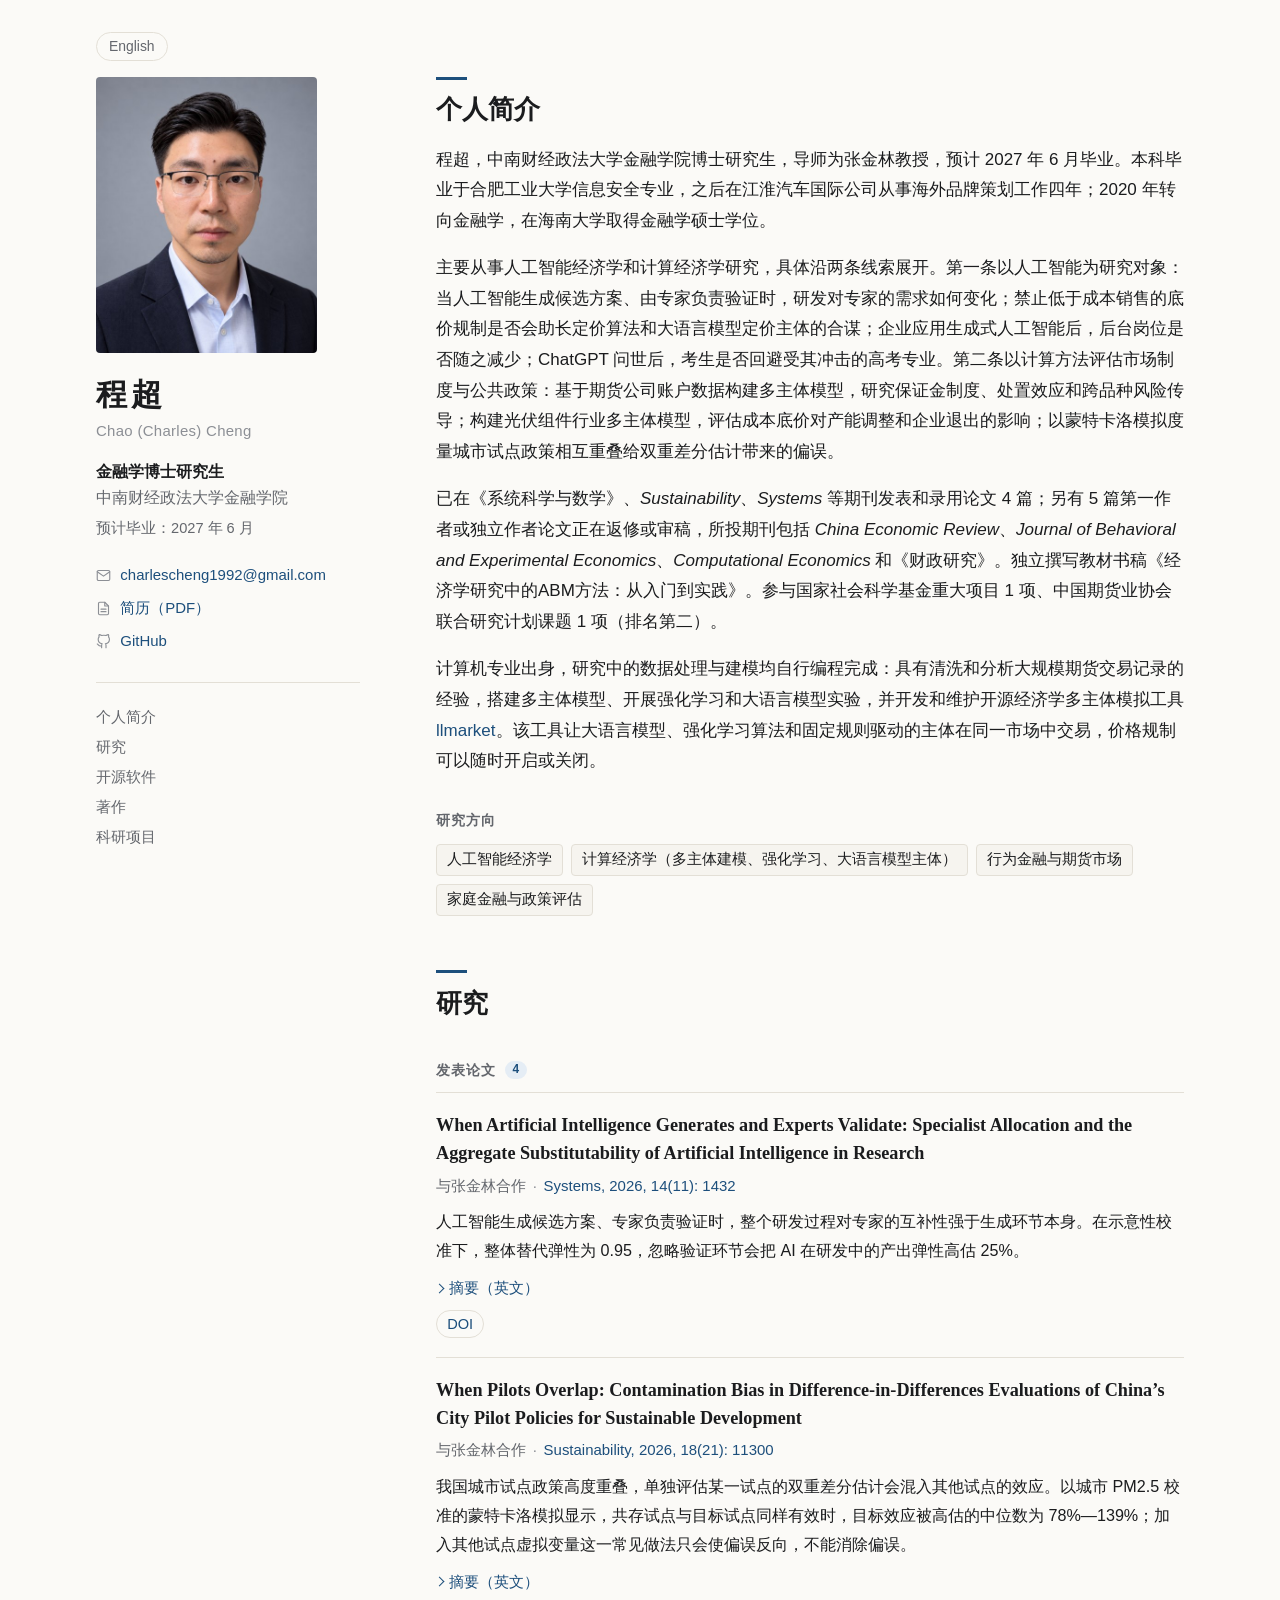
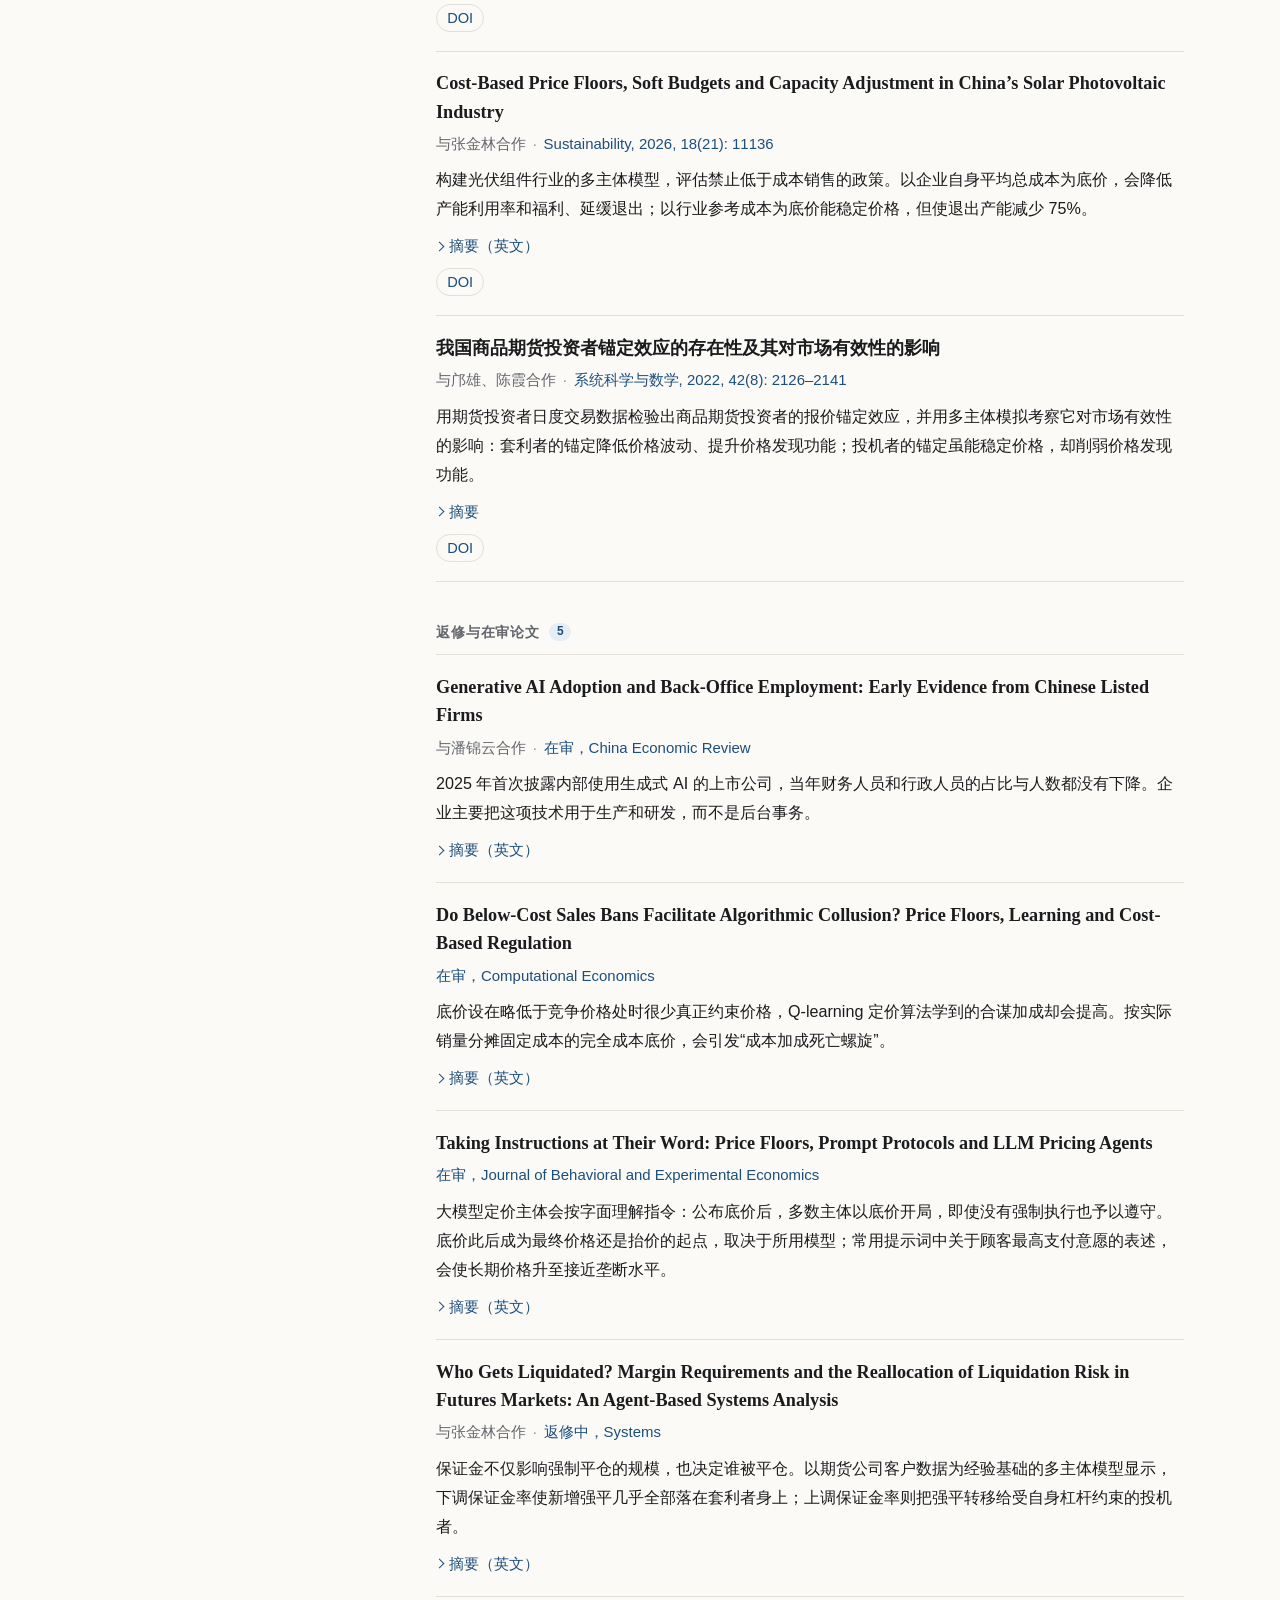
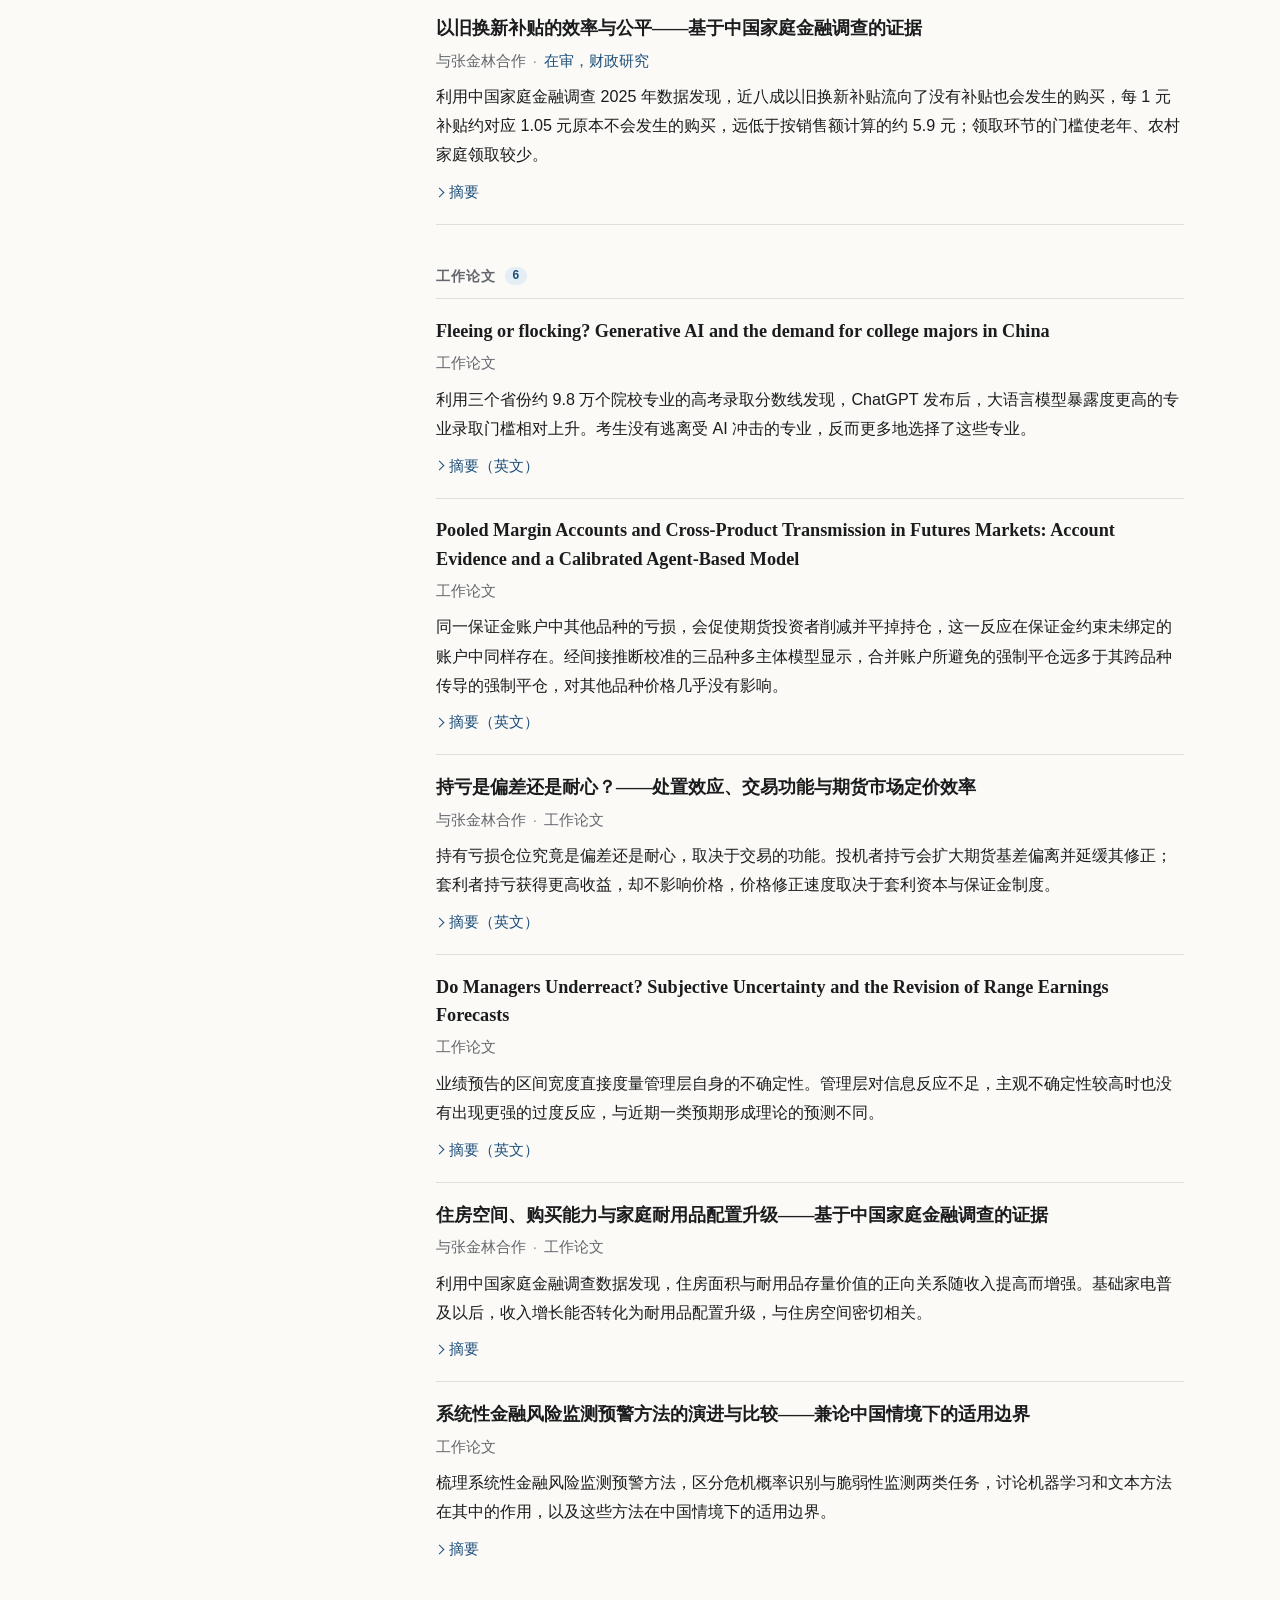
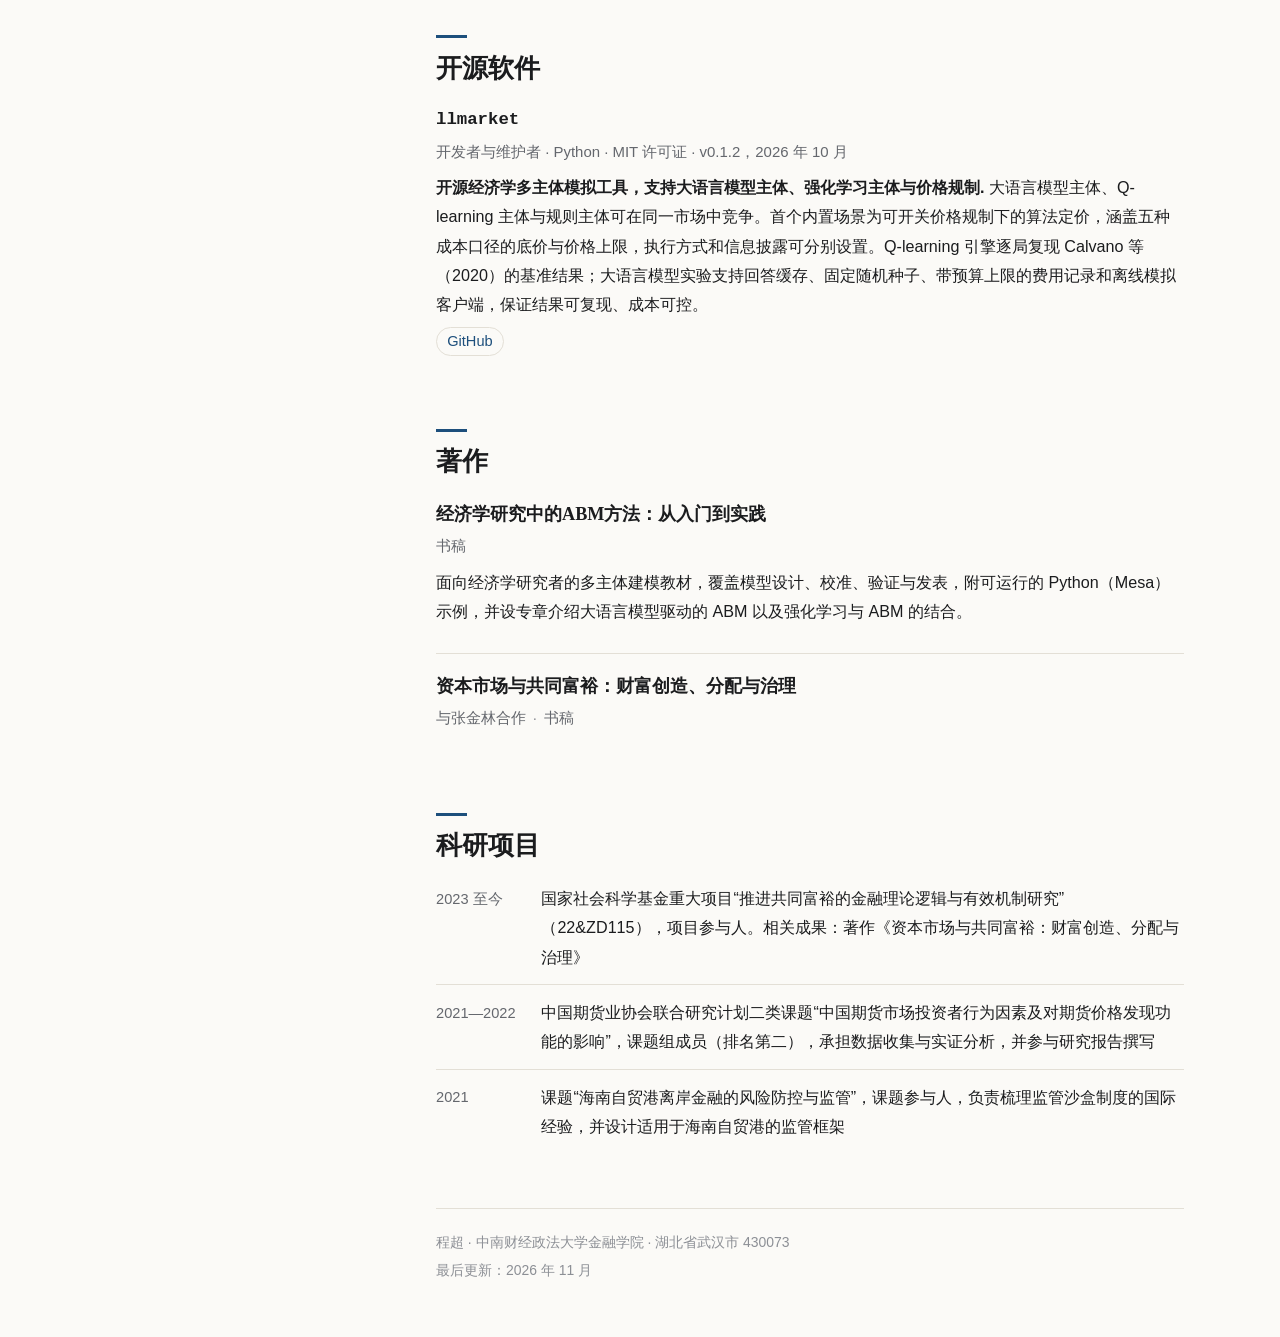
==== commit 9ed68fac: "Polish Chinese CV summary; describe brokerage data without record counts Co-Authored-By: Claude Opus" ====
--- a/docs/zh/index.html
+++ b/docs/zh/index.html
@@ -52,7 +52,7 @@
 
     <section id="about">
       <h2>个人简介</h2>
-      <p>程超，中南财经政法大学金融学院博士研究生，导师为张金林教授，预计 2027 年 6 月毕业。本科毕业于合肥工业大学信息安全专业，之后在江淮汽车国际公司从事海外品牌策划工作四年；2020 年转向金融学，在海南大学取得金融学硕士学位。</p><p>主要从事人工智能经济学和计算经济学研究，具体沿两条线索展开。第一条以人工智能为研究对象：当人工智能生成候选方案、由专家负责验证时，研发对专家的需求如何变化；禁止低于成本销售的底价规制是否会助长定价算法和大语言模型定价主体的合谋；企业应用生成式人工智能后，后台岗位是否随之减少；ChatGPT 问世后，考生是否回避受其冲击的高考专业。第二条以计算方法评估市场制度与公共政策：基于期货公司账户数据构建多主体模型，研究保证金制度、处置效应和跨品种风险传导；构建光伏组件行业多主体模型，评估成本底价对产能调整和企业退出的影响；以蒙特卡洛模拟度量城市试点政策相互重叠给双重差分估计带来的偏误。</p><p>已在《系统科学与数学》、<em>Sustainability</em>、<em>Systems</em> 等期刊发表和录用论文 4 篇；另有 5 篇第一作者或独立作者论文正在返修或审稿，所投期刊包括 <em>China Economic Review</em>、<em>Journal of Behavioral and Experimental Economics</em>、<em>Computational Economics</em> 和《财政研究》。独立撰写教材书稿《经济学研究中的ABM方法：从入门到实践》。参与国家社会科学基金重大项目 1 项、中国期货业协会联合研究计划课题 1 项（排名第二）。</p><p>计算机专业出身，编程贯穿研究全过程：用 Python 清洗和分析近 500 万条期货公司账户记录，自行搭建多主体模型、强化学习实验和大语言模型实验，并开发和维护开源经济学多主体模拟工具 <a href="https://github.com/CharlesChengGithub/llmarket">llmarket</a>。该工具让大语言模型、强化学习算法和固定规则驱动的主体在同一市场中交易，价格规制可以随时开启或关闭。</p>
+      <p>程超，中南财经政法大学金融学院博士研究生，导师为张金林教授，预计 2027 年 6 月毕业。本科毕业于合肥工业大学信息安全专业，之后在江淮汽车国际公司从事海外品牌策划工作四年；2020 年转向金融学，在海南大学取得金融学硕士学位。</p><p>主要从事人工智能经济学和计算经济学研究，具体沿两条线索展开。第一条以人工智能为研究对象：当人工智能生成候选方案、由专家负责验证时，研发对专家的需求如何变化；禁止低于成本销售的底价规制是否会助长定价算法和大语言模型定价主体的合谋；企业应用生成式人工智能后，后台岗位是否随之减少；ChatGPT 问世后，考生是否回避受其冲击的高考专业。第二条以计算方法评估市场制度与公共政策：基于期货公司账户数据构建多主体模型，研究保证金制度、处置效应和跨品种风险传导；构建光伏组件行业多主体模型，评估成本底价对产能调整和企业退出的影响；以蒙特卡洛模拟度量城市试点政策相互重叠给双重差分估计带来的偏误。</p><p>已在《系统科学与数学》、<em>Sustainability</em>、<em>Systems</em> 等期刊发表和录用论文 4 篇；另有 5 篇第一作者或独立作者论文正在返修或审稿，所投期刊包括 <em>China Economic Review</em>、<em>Journal of Behavioral and Experimental Economics</em>、<em>Computational Economics</em> 和《财政研究》。独立撰写教材书稿《经济学研究中的ABM方法：从入门到实践》。参与国家社会科学基金重大项目 1 项、中国期货业协会联合研究计划课题 1 项（排名第二）。</p><p>计算机专业出身，研究中的数据处理与建模均自行编程完成：具有清洗和分析大规模期货交易记录的经验，搭建多主体模型、开展强化学习和大语言模型实验，并开发和维护开源经济学多主体模拟工具 <a href="https://github.com/CharlesChengGithub/llmarket">llmarket</a>。该工具让大语言模型、强化学习算法和固定规则驱动的主体在同一市场中交易，价格规制可以随时开启或关闭。</p>
       <h3 class="label">研究方向</h3>
       <ul class="interests">
 <li>人工智能经济学</li><li>计算经济学（多主体建模、强化学习、大语言模型主体）</li><li>行为金融与期货市场</li><li>家庭金融与政策评估</li>      </ul>
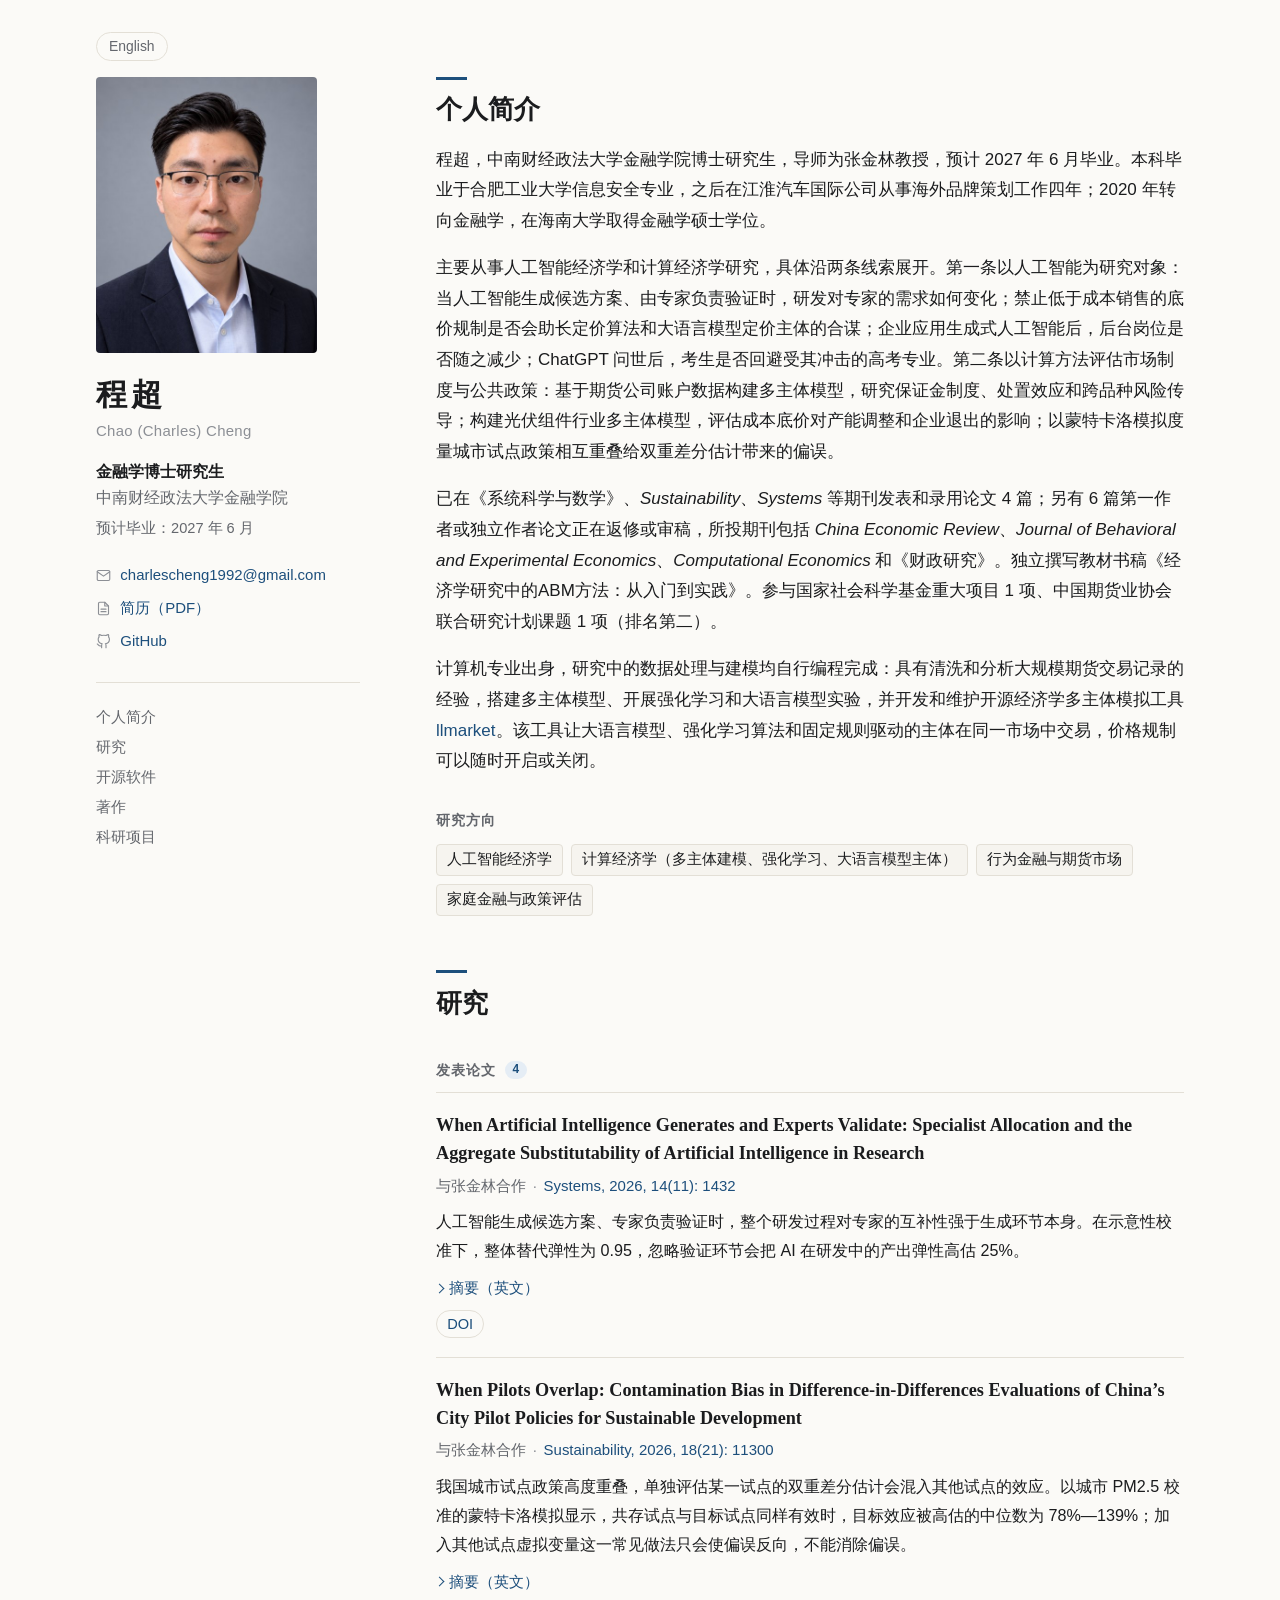
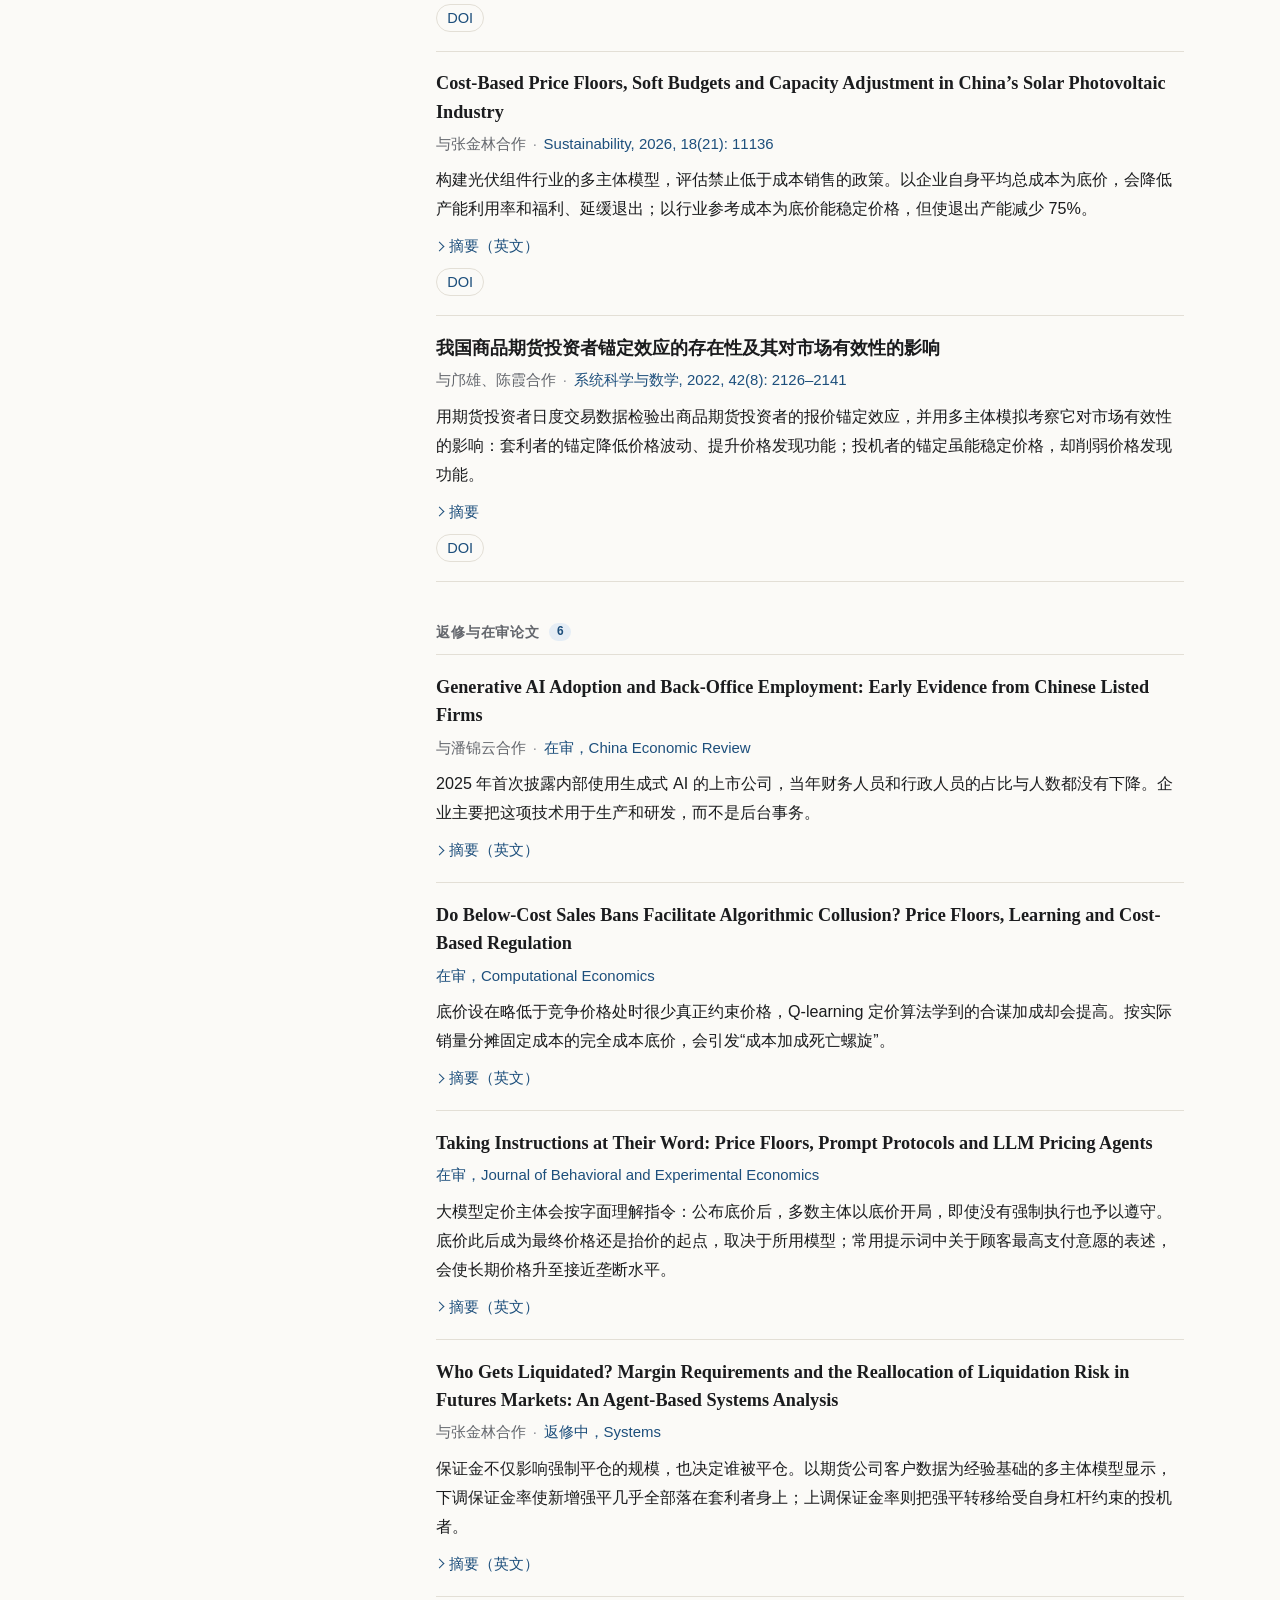
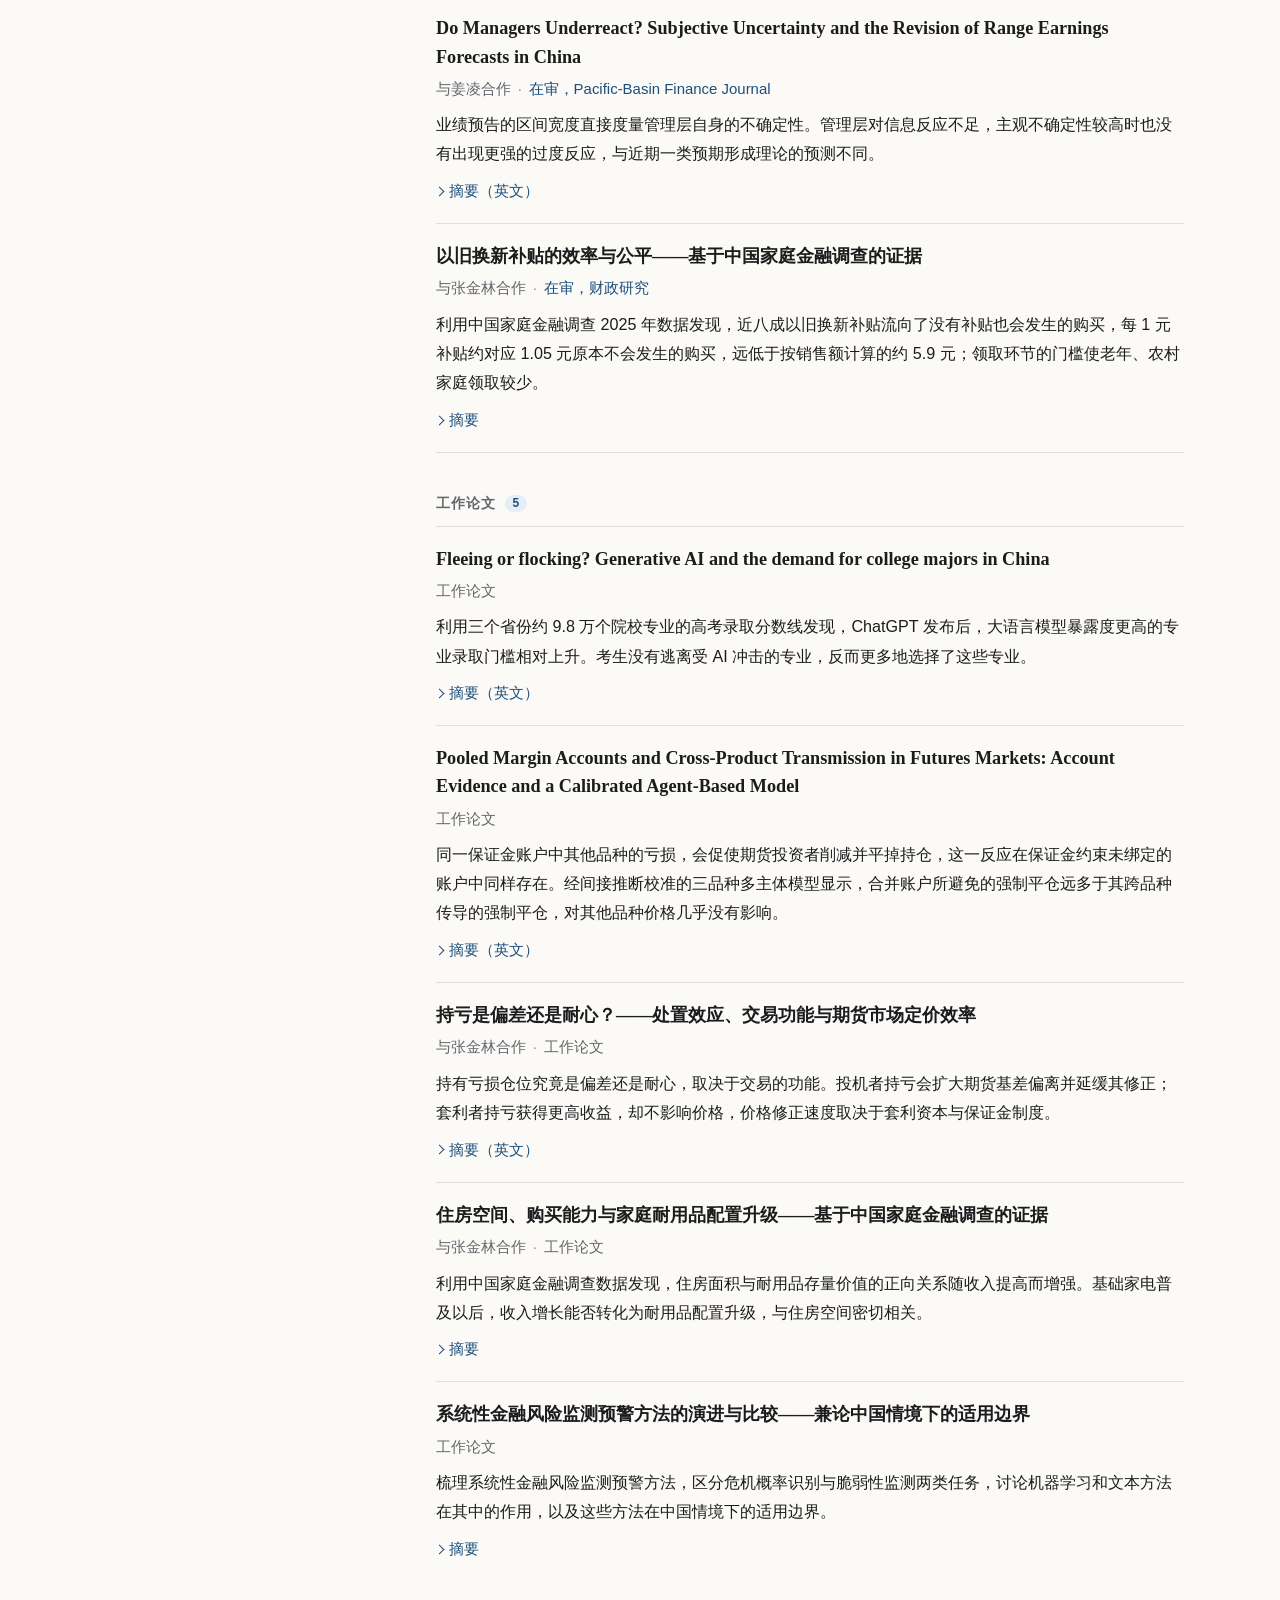
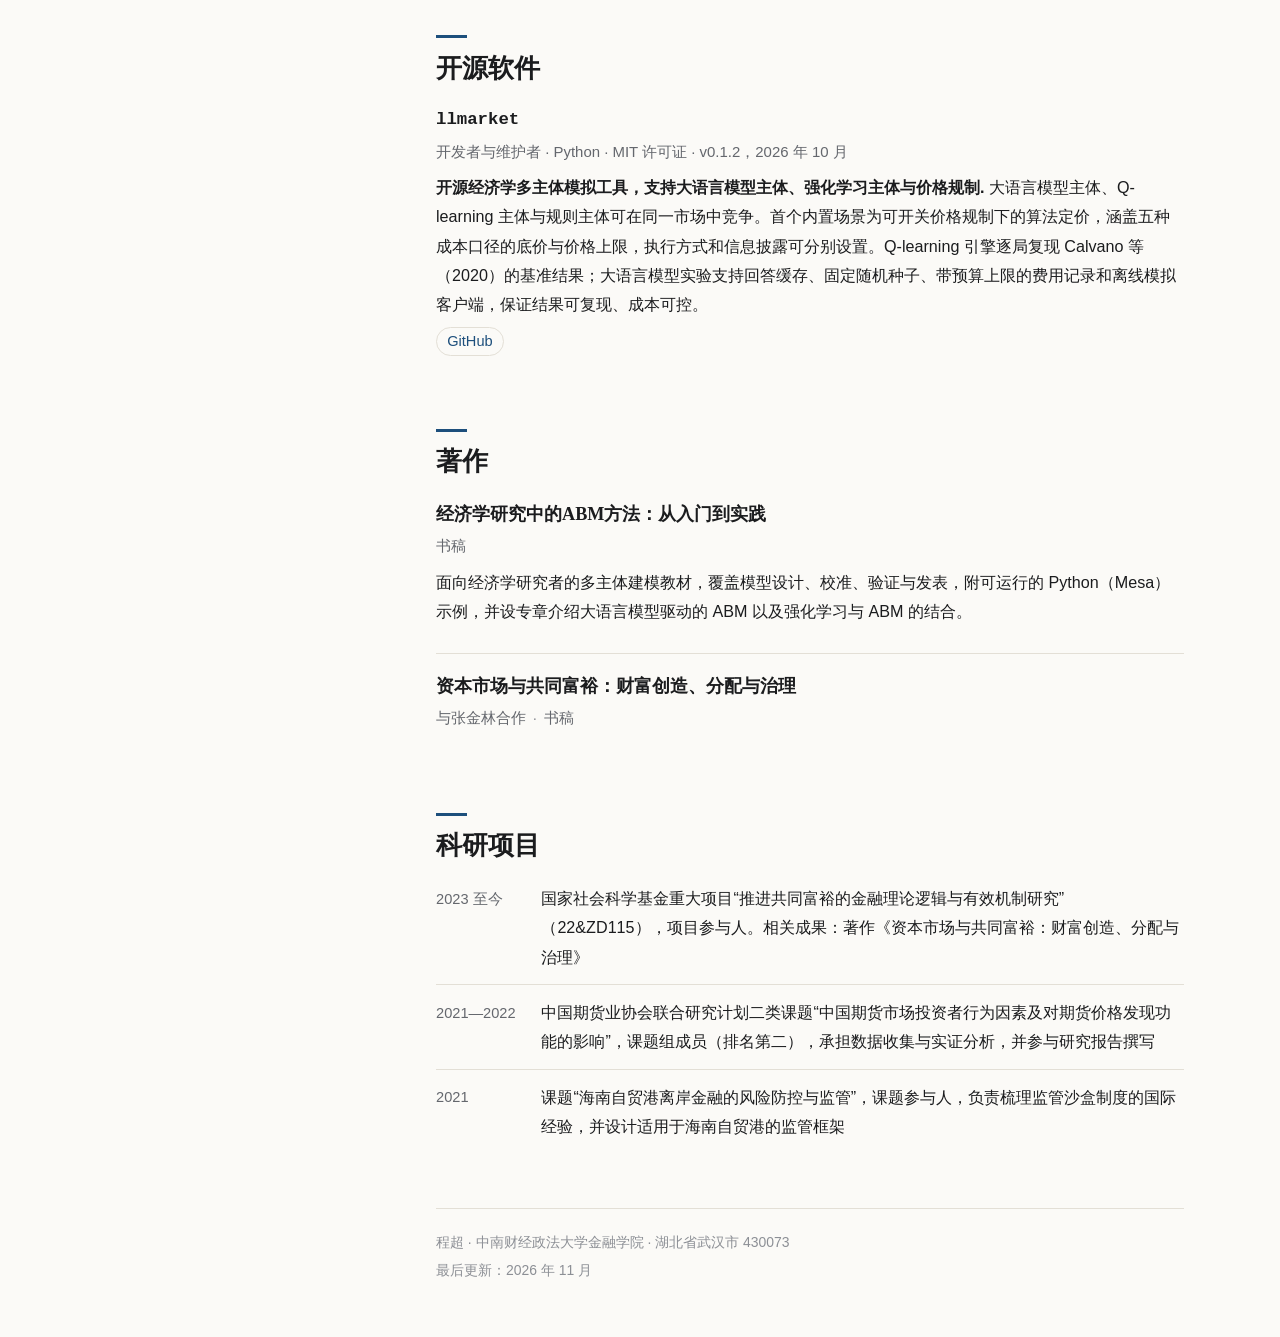
==== commit 7b700648: "Paper managers-underreact submitted to Pacific-Basin Finance Journal Co-Authored-By: Claude Opus 5.5" ====
--- a/docs/zh/index.html
+++ b/docs/zh/index.html
@@ -52,7 +52,7 @@
 
     <section id="about">
       <h2>个人简介</h2>
-      <p>程超，中南财经政法大学金融学院博士研究生，导师为张金林教授，预计 2027 年 6 月毕业。本科毕业于合肥工业大学信息安全专业，之后在江淮汽车国际公司从事海外品牌策划工作四年；2020 年转向金融学，在海南大学取得金融学硕士学位。</p><p>主要从事人工智能经济学和计算经济学研究，具体沿两条线索展开。第一条以人工智能为研究对象：当人工智能生成候选方案、由专家负责验证时，研发对专家的需求如何变化；禁止低于成本销售的底价规制是否会助长定价算法和大语言模型定价主体的合谋；企业应用生成式人工智能后，后台岗位是否随之减少；ChatGPT 问世后，考生是否回避受其冲击的高考专业。第二条以计算方法评估市场制度与公共政策：基于期货公司账户数据构建多主体模型，研究保证金制度、处置效应和跨品种风险传导；构建光伏组件行业多主体模型，评估成本底价对产能调整和企业退出的影响；以蒙特卡洛模拟度量城市试点政策相互重叠给双重差分估计带来的偏误。</p><p>已在《系统科学与数学》、<em>Sustainability</em>、<em>Systems</em> 等期刊发表和录用论文 4 篇；另有 5 篇第一作者或独立作者论文正在返修或审稿，所投期刊包括 <em>China Economic Review</em>、<em>Journal of Behavioral and Experimental Economics</em>、<em>Computational Economics</em> 和《财政研究》。独立撰写教材书稿《经济学研究中的ABM方法：从入门到实践》。参与国家社会科学基金重大项目 1 项、中国期货业协会联合研究计划课题 1 项（排名第二）。</p><p>计算机专业出身，研究中的数据处理与建模均自行编程完成：具有清洗和分析大规模期货交易记录的经验，搭建多主体模型、开展强化学习和大语言模型实验，并开发和维护开源经济学多主体模拟工具 <a href="https://github.com/CharlesChengGithub/llmarket">llmarket</a>。该工具让大语言模型、强化学习算法和固定规则驱动的主体在同一市场中交易，价格规制可以随时开启或关闭。</p>
+      <p>程超，中南财经政法大学金融学院博士研究生，导师为张金林教授，预计 2027 年 6 月毕业。本科毕业于合肥工业大学信息安全专业，之后在江淮汽车国际公司从事海外品牌策划工作四年；2020 年转向金融学，在海南大学取得金融学硕士学位。</p><p>主要从事人工智能经济学和计算经济学研究，具体沿两条线索展开。第一条以人工智能为研究对象：当人工智能生成候选方案、由专家负责验证时，研发对专家的需求如何变化；禁止低于成本销售的底价规制是否会助长定价算法和大语言模型定价主体的合谋；企业应用生成式人工智能后，后台岗位是否随之减少；ChatGPT 问世后，考生是否回避受其冲击的高考专业。第二条以计算方法评估市场制度与公共政策：基于期货公司账户数据构建多主体模型，研究保证金制度、处置效应和跨品种风险传导；构建光伏组件行业多主体模型，评估成本底价对产能调整和企业退出的影响；以蒙特卡洛模拟度量城市试点政策相互重叠给双重差分估计带来的偏误。</p><p>已在《系统科学与数学》、<em>Sustainability</em>、<em>Systems</em> 等期刊发表和录用论文 4 篇；另有 6 篇第一作者或独立作者论文正在返修或审稿，所投期刊包括 <em>China Economic Review</em>、<em>Journal of Behavioral and Experimental Economics</em>、<em>Computational Economics</em> 和《财政研究》。独立撰写教材书稿《经济学研究中的ABM方法：从入门到实践》。参与国家社会科学基金重大项目 1 项、中国期货业协会联合研究计划课题 1 项（排名第二）。</p><p>计算机专业出身，研究中的数据处理与建模均自行编程完成：具有清洗和分析大规模期货交易记录的经验，搭建多主体模型、开展强化学习和大语言模型实验，并开发和维护开源经济学多主体模拟工具 <a href="https://github.com/CharlesChengGithub/llmarket">llmarket</a>。该工具让大语言模型、强化学习算法和固定规则驱动的主体在同一市场中交易，价格规制可以随时开启或关闭。</p>
       <h3 class="label">研究方向</h3>
       <ul class="interests">
 <li>人工智能经济学</li><li>计算经济学（多主体建模、强化学习、大语言模型主体）</li><li>行为金融与期货市场</li><li>家庭金融与政策评估</li>      </ul>
@@ -109,7 +109,7 @@
 <a class="chip" href="https://doi.org/10.12341/jssms22188">DOI</a>  </div>
 </article>
 
-      <h3 class="label group">返修与在审论文<span class="count">5</span></h3>
+      <h3 class="label group">返修与在审论文<span class="count">6</span></h3>
       <article class="paper" id="genai-back-office">
   <h4 class="paper-title">
 Generative AI Adoption and Back-Office Employment: Early Evidence from Chinese Listed Firms  </h4>
@@ -158,6 +158,18 @@
   </div>
 </article>
 
+      <article class="paper" id="managers-underreact">
+  <h4 class="paper-title">
+Do Managers Underreact? Subjective Uncertainty and the Revision of Range Earnings Forecasts in China  </h4>
+  <p class="paper-meta"><span>与姜凌合作</span><span class="sep" aria-hidden="true">·</span><span class="status status-review">在审，<em>Pacific-Basin Finance Journal</em></span></p>
+<p class="paper-summary">业绩预告的区间宽度直接度量管理层自身的不确定性。管理层对信息反应不足，主观不确定性较高时也没有出现更强的过度反应，与近期一类预期形成理论的预测不同。</p>  <div class="paper-actions">
+    <details>
+      <summary>摘要（英文）</summary>
+      <div class="abstract"><p>Managers’ expectations shape corporate investment and the earnings guidance that investors rely on, yet whether these expectations underreact or overreact to news remains contested. A recent class of models predicts that overreaction strengthens when subjective uncertainty is high. We test this prediction using the range earnings forecasts that Chinese listed firms issue before the end of a reporting period, whose width is the manager’s own contemporaneous statement of uncertainty. Using 20,391 firm-period forecast sequences from 2010 to 2025, we regress the next revision of expectations on the initial forecast revision and its interaction with range width. Managers underreact: an upward initial revision predicts a further upward revision, and the effect is nearly three times as large when the next information point is the manager’s own follow-up forecast. Persistence follows both upward and downward initial revisions, so the gradual release of bad news cannot fully account for it. Subjective uncertainty does not amplify overreaction. The interaction is close to zero, precisely estimated, and indistinguishable from a simulated benchmark that allows for both the steering of reported earnings into forecast ranges and the winsorizing of the data. Range width does carry information about uncertainty: it rises with recent earnings volatility, and outcome dispersion rises with width. As earlier Chinese evidence suggests, realized earnings cluster just above the lower bound of the range, the opposite of the upper-bound tilt documented for U.S. firms.</p></div>
+    </details>
+  </div>
+</article>
+
       <article class="paper" id="trade-in-subsidies">
   <h4 class="paper-title">
 以旧换新补贴的效率与公平——基于中国家庭金融调查的证据  </h4>
@@ -170,7 +182,7 @@
   </div>
 </article>
 
-      <h3 class="label group">工作论文<span class="count">6</span></h3>
+      <h3 class="label group">工作论文<span class="count">5</span></h3>
       <article class="paper" id="ai-college-majors">
   <h4 class="paper-title">
 Fleeing or flocking? Generative AI and the demand for college majors in China  </h4>
@@ -203,18 +215,6 @@
     <details>
       <summary>摘要（英文）</summary>
       <div class="abstract"><p>Holding losing positions is usually treated as a bias that slows price adjustment, but in futures markets its consequences depend on the function of the trade. We combine account-level data from a Chinese futures brokerage with a trade-level agent-based model of daily settlement, margin calls, and forced liquidation, calibrated to the basis of CSI 300 index futures. In the accounts, the disposition effect is concentrated in a reluctance to realize deepening losses, and margin tied up in losers crowds out new positions. In the model, speculators who hold losers keep stale exposure that widens the basis and slows its correction, and the effect rises steeply with the strength of the bias. Arbitrageurs who hold losers earn more than those who cut losses, and those who bank winners early earn less, yet neither half of their bias moves prices: arbitrage capital and the margin system set the speed of correction. Lower margin speeds correction but, under separate margining, more than doubles forced liquidation, a cost that portfolio margining removes. At the empirical distribution of the bias, its aggregate effect on the mean basis deviation is about 5%.</p></div>
-    </details>
-  </div>
-</article>
-
-      <article class="paper" id="managers-underreact">
-  <h4 class="paper-title">
-Do Managers Underreact? Subjective Uncertainty and the Revision of Range Earnings Forecasts  </h4>
-  <p class="paper-meta"><span class="status status-working">工作论文</span></p>
-<p class="paper-summary">业绩预告的区间宽度直接度量管理层自身的不确定性。管理层对信息反应不足，主观不确定性较高时也没有出现更强的过度反应，与近期一类预期形成理论的预测不同。</p>  <div class="paper-actions">
-    <details>
-      <summary>摘要（英文）</summary>
-      <div class="abstract"><p>Theories of belief formation disagree on whether expectations underreact or overreact to news, and a recent class of models predicts that overreaction strengthens when subjective uncertainty is high. We test this prediction using the range earnings forecasts that Chinese listed firms issue before the end of a reporting period. The width of a manager’s forecast range provides a direct, firm-level measure of the manager’s own uncertainty at the time of the forecast. Using 20,391 firm-period forecast sequences from 2010 to 2025, we regress the next revision of expectations on the initial forecast revision and its interaction with range width. Managers underreact: an upward initial revision predicts a further upward revision, and the effect is four times larger when the next information point is the manager’s own follow-up forecast. Subjective uncertainty does not amplify overreaction. The interaction is close to zero, precisely estimated, and indistinguishable from a simulated benchmark that captures how firms steer reported earnings into their own forecast ranges. Range width does carry information about uncertainty: it rises with recent earnings volatility, and outcome dispersion rises with width. As earlier Chinese evidence suggests, realized earnings cluster just above the lower bound of the range, the opposite of the upper-bound tilt documented for U.S. firms.</p></div>
     </details>
   </div>
 </article>
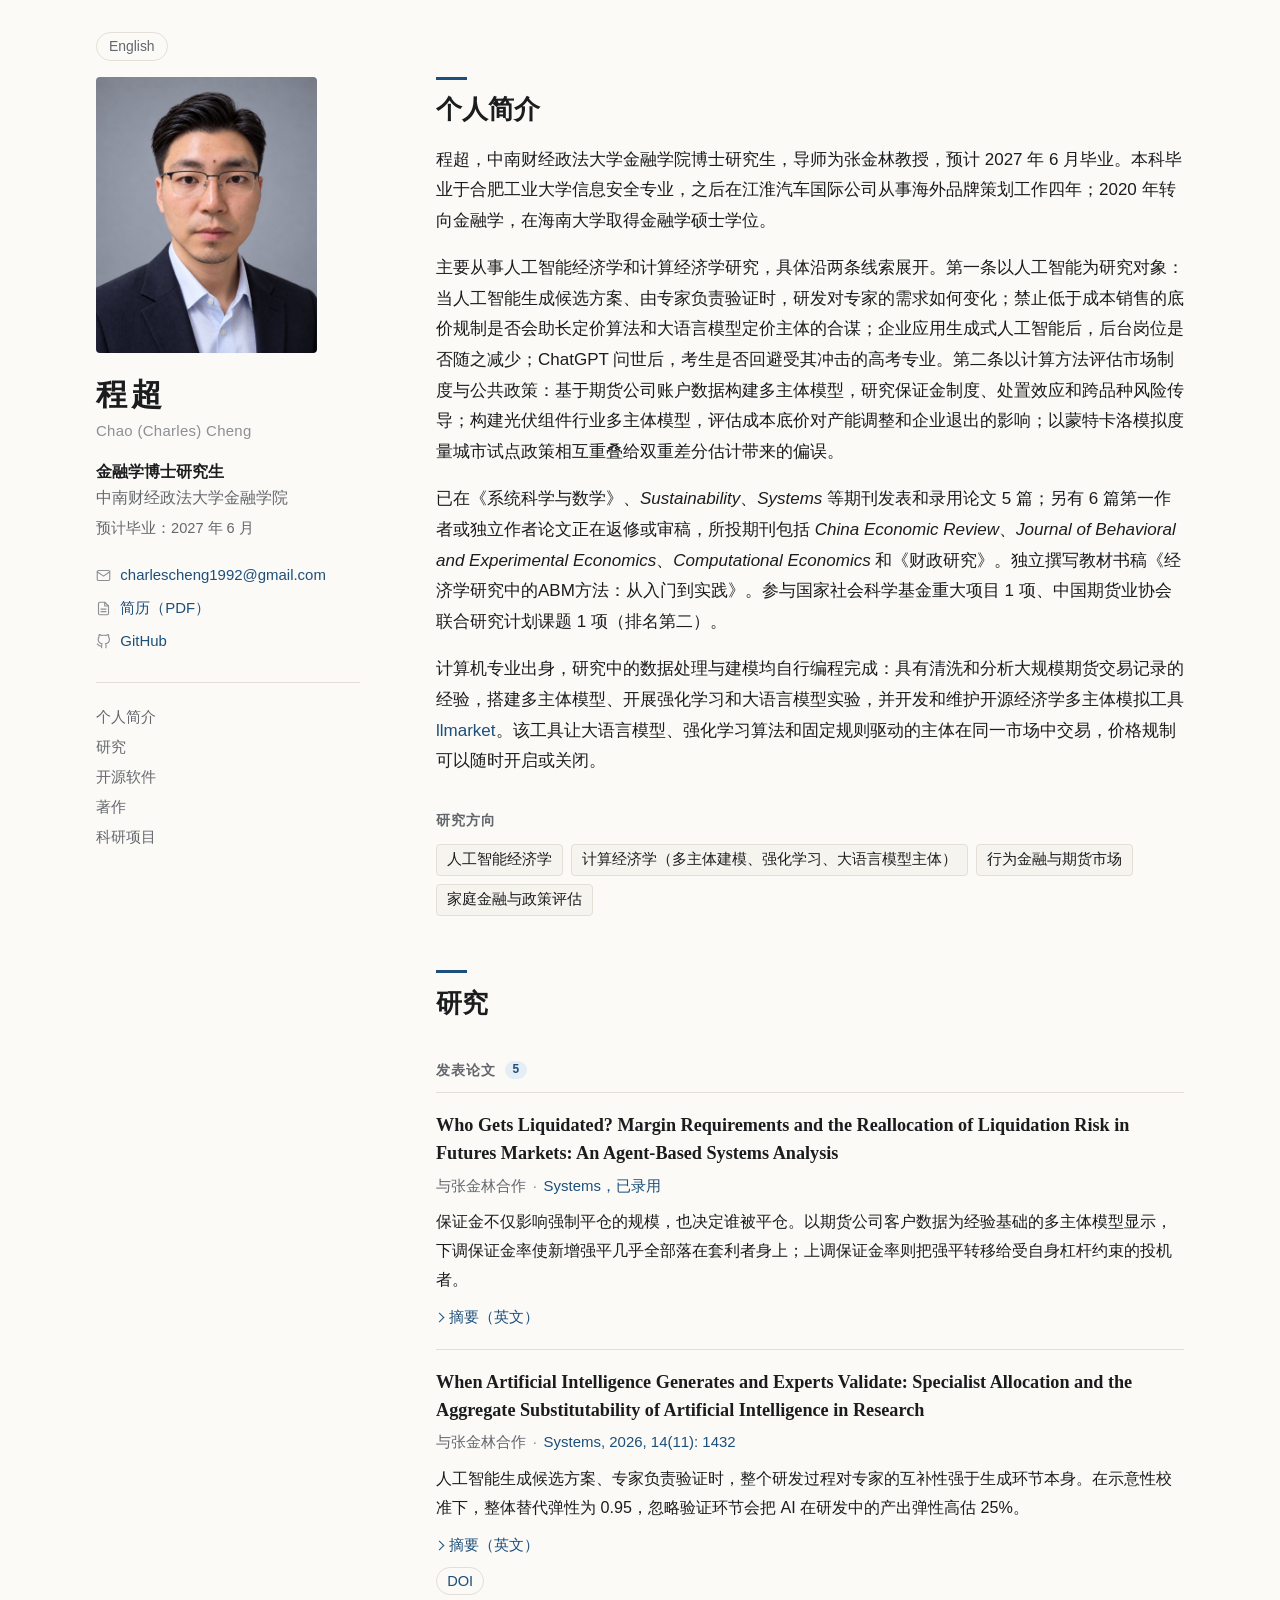
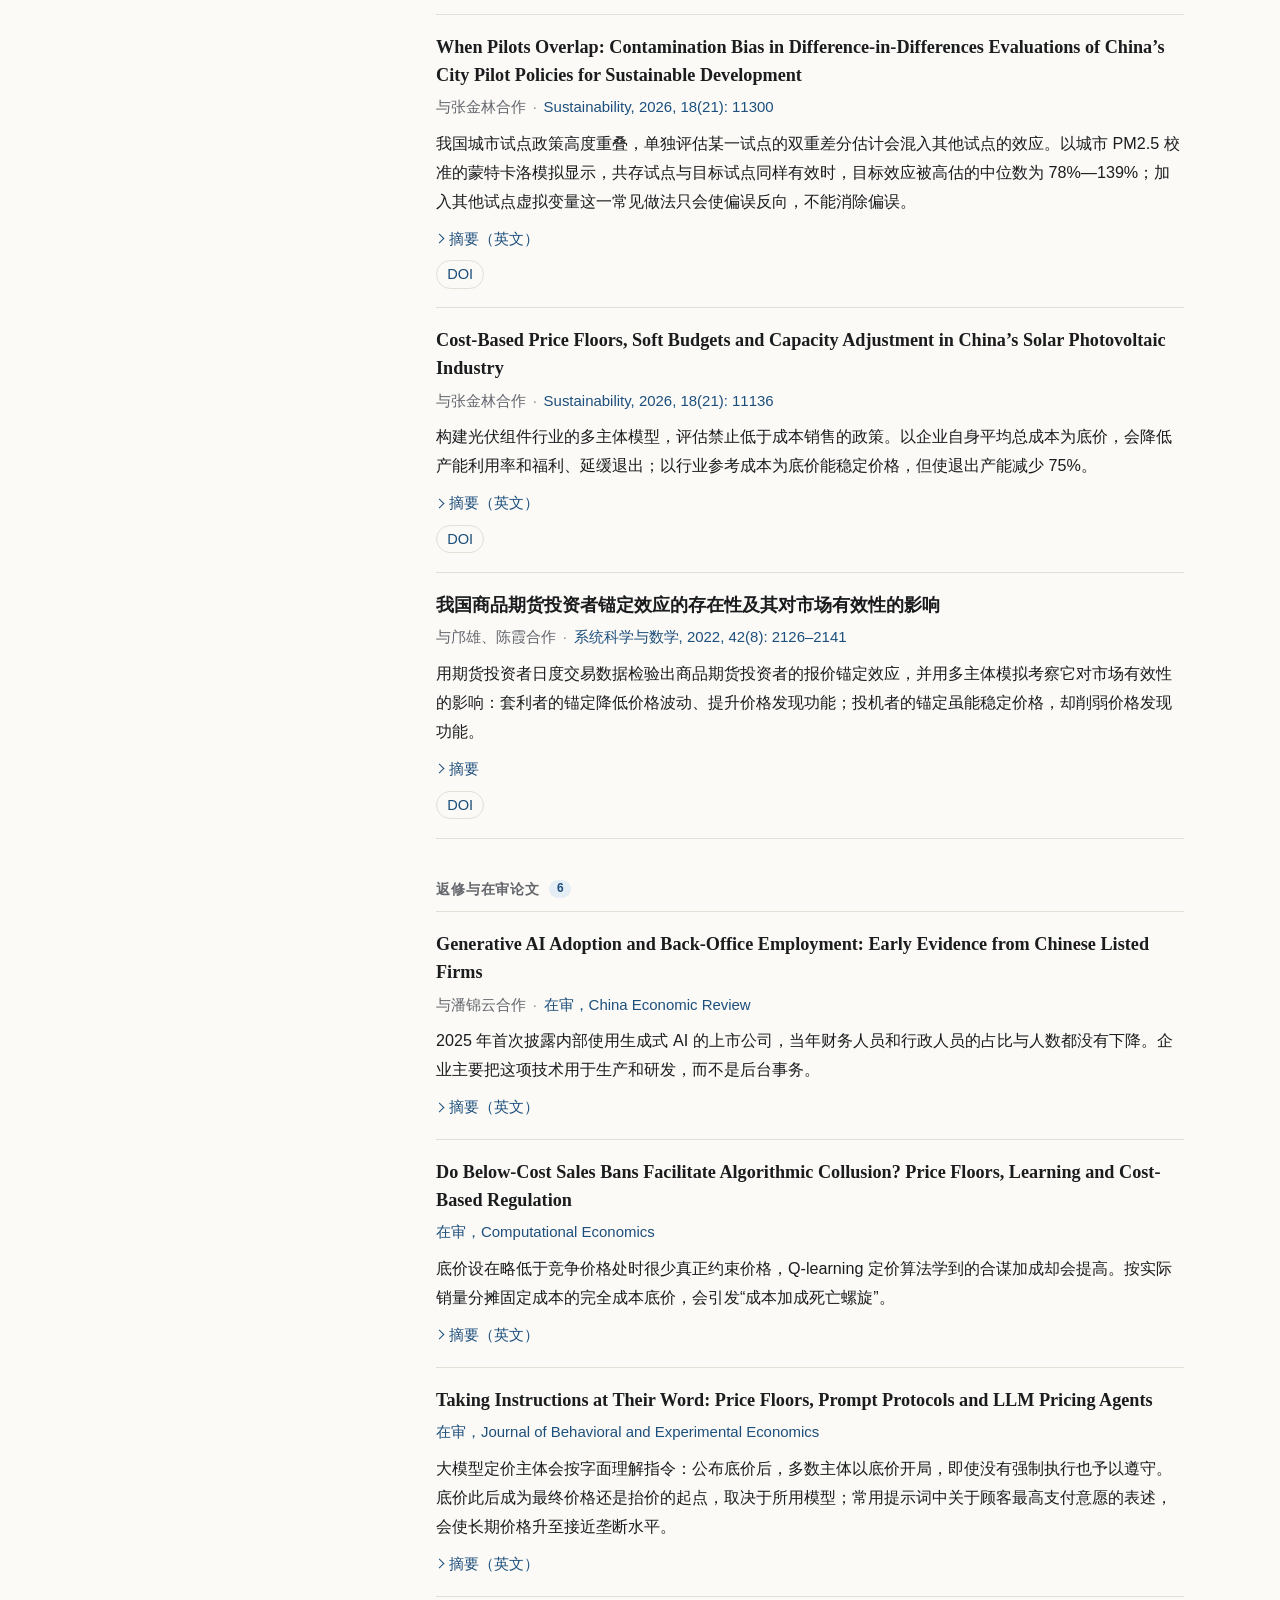
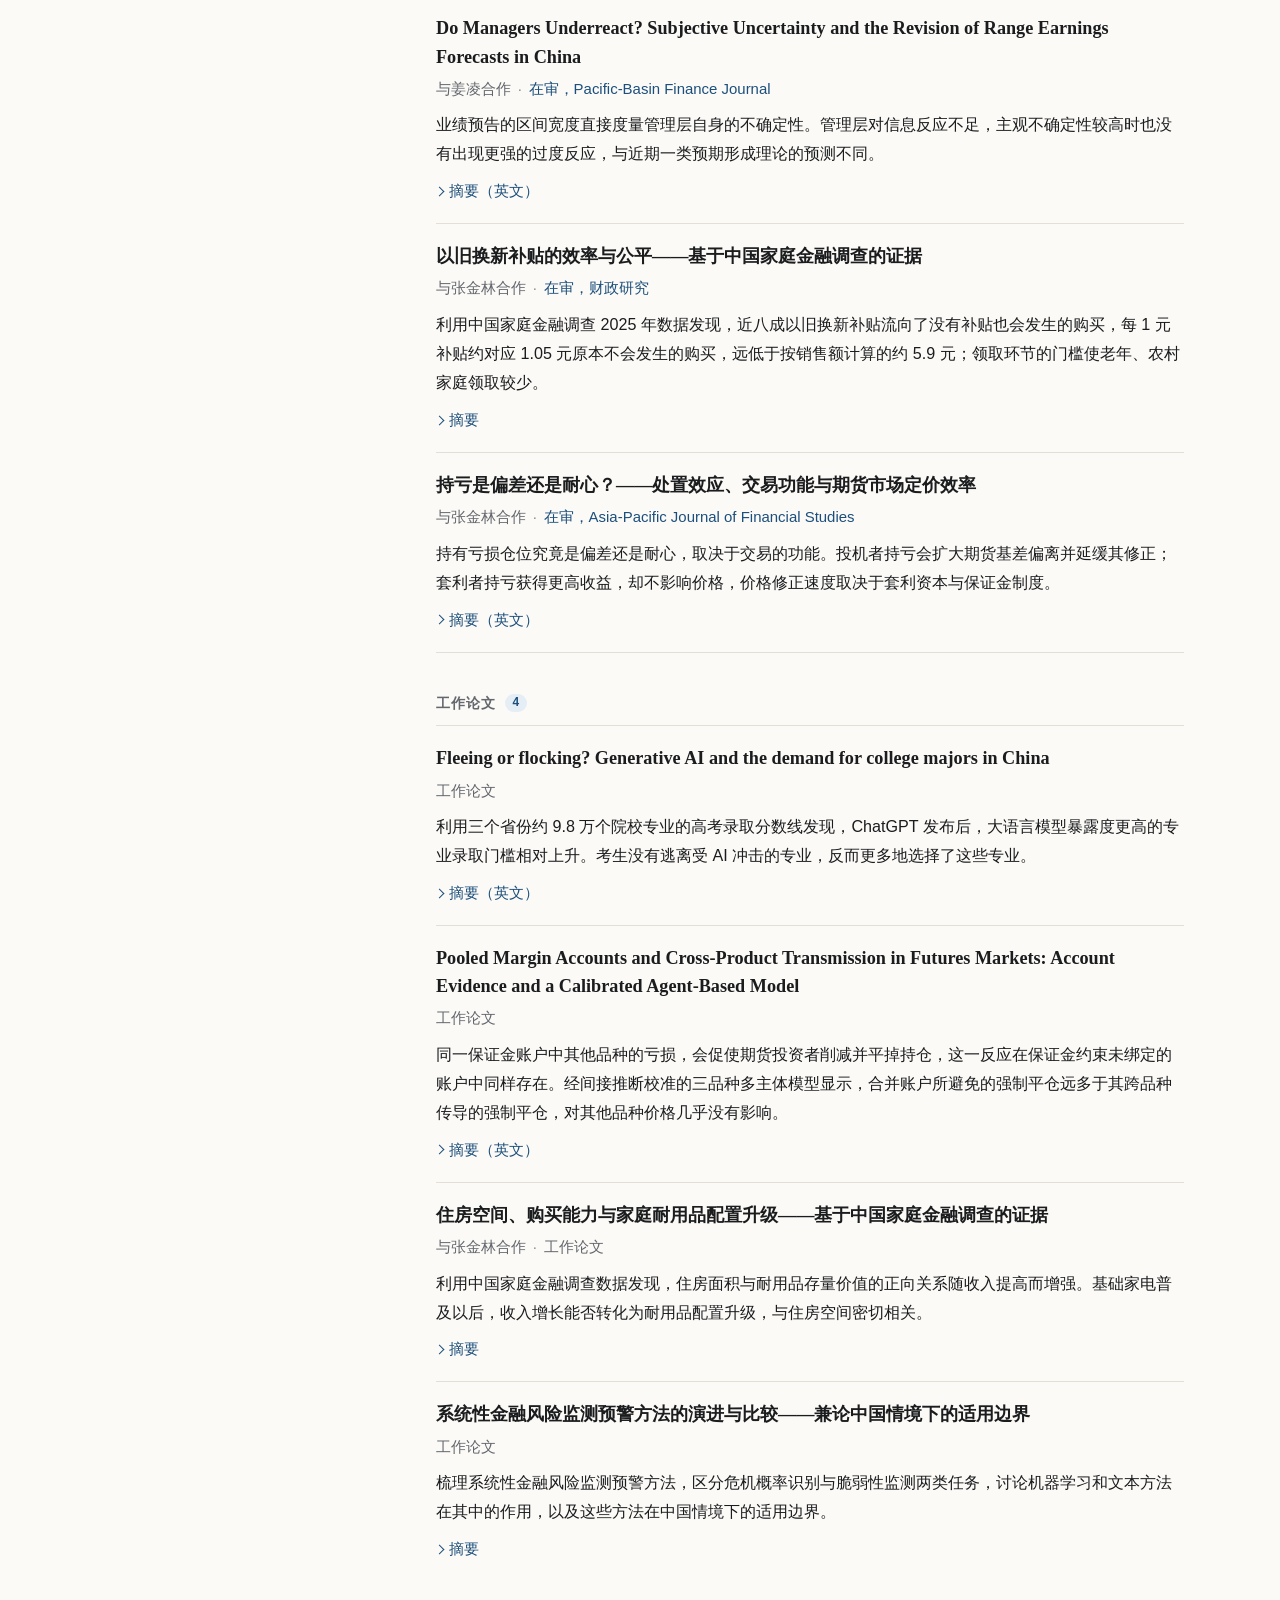
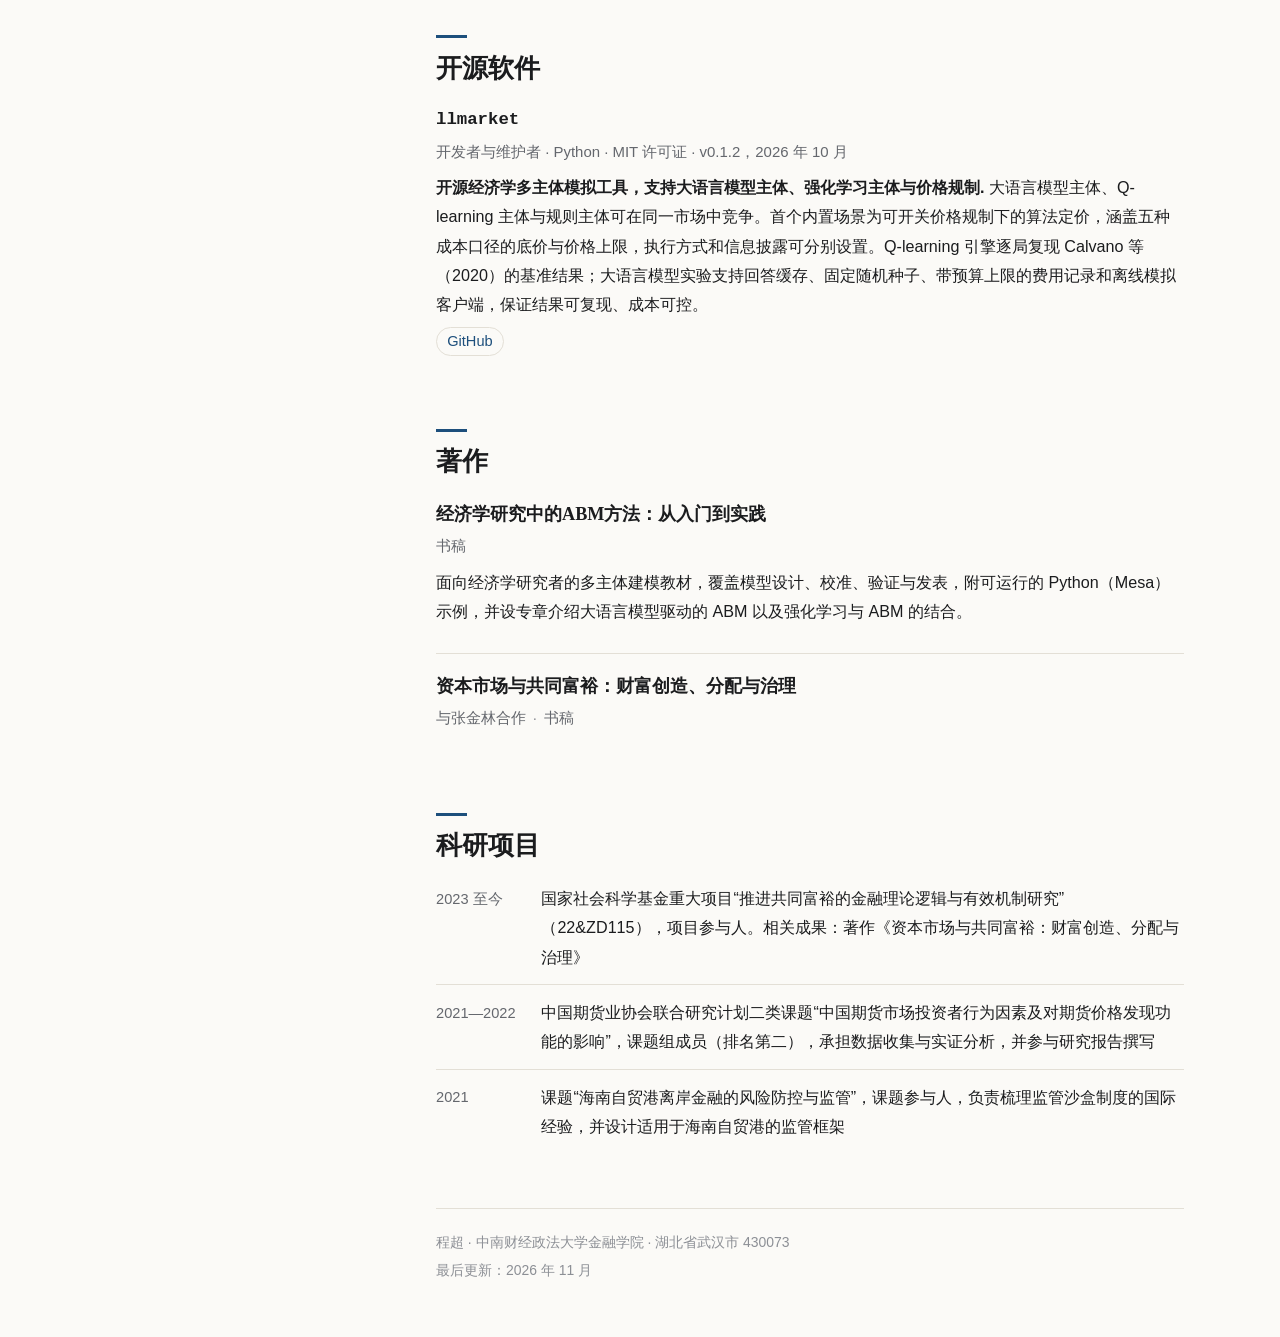
==== commit 3be51d7d: "Paper margin-liquidation accepted at Systems; disposition-effect submitted to APJFS Co-Authored-By: " ====
--- a/docs/zh/index.html
+++ b/docs/zh/index.html
@@ -52,7 +52,7 @@
 
     <section id="about">
       <h2>个人简介</h2>
-      <p>程超，中南财经政法大学金融学院博士研究生，导师为张金林教授，预计 2027 年 6 月毕业。本科毕业于合肥工业大学信息安全专业，之后在江淮汽车国际公司从事海外品牌策划工作四年；2020 年转向金融学，在海南大学取得金融学硕士学位。</p><p>主要从事人工智能经济学和计算经济学研究，具体沿两条线索展开。第一条以人工智能为研究对象：当人工智能生成候选方案、由专家负责验证时，研发对专家的需求如何变化；禁止低于成本销售的底价规制是否会助长定价算法和大语言模型定价主体的合谋；企业应用生成式人工智能后，后台岗位是否随之减少；ChatGPT 问世后，考生是否回避受其冲击的高考专业。第二条以计算方法评估市场制度与公共政策：基于期货公司账户数据构建多主体模型，研究保证金制度、处置效应和跨品种风险传导；构建光伏组件行业多主体模型，评估成本底价对产能调整和企业退出的影响；以蒙特卡洛模拟度量城市试点政策相互重叠给双重差分估计带来的偏误。</p><p>已在《系统科学与数学》、<em>Sustainability</em>、<em>Systems</em> 等期刊发表和录用论文 4 篇；另有 6 篇第一作者或独立作者论文正在返修或审稿，所投期刊包括 <em>China Economic Review</em>、<em>Journal of Behavioral and Experimental Economics</em>、<em>Computational Economics</em> 和《财政研究》。独立撰写教材书稿《经济学研究中的ABM方法：从入门到实践》。参与国家社会科学基金重大项目 1 项、中国期货业协会联合研究计划课题 1 项（排名第二）。</p><p>计算机专业出身，研究中的数据处理与建模均自行编程完成：具有清洗和分析大规模期货交易记录的经验，搭建多主体模型、开展强化学习和大语言模型实验，并开发和维护开源经济学多主体模拟工具 <a href="https://github.com/CharlesChengGithub/llmarket">llmarket</a>。该工具让大语言模型、强化学习算法和固定规则驱动的主体在同一市场中交易，价格规制可以随时开启或关闭。</p>
+      <p>程超，中南财经政法大学金融学院博士研究生，导师为张金林教授，预计 2027 年 6 月毕业。本科毕业于合肥工业大学信息安全专业，之后在江淮汽车国际公司从事海外品牌策划工作四年；2020 年转向金融学，在海南大学取得金融学硕士学位。</p><p>主要从事人工智能经济学和计算经济学研究，具体沿两条线索展开。第一条以人工智能为研究对象：当人工智能生成候选方案、由专家负责验证时，研发对专家的需求如何变化；禁止低于成本销售的底价规制是否会助长定价算法和大语言模型定价主体的合谋；企业应用生成式人工智能后，后台岗位是否随之减少；ChatGPT 问世后，考生是否回避受其冲击的高考专业。第二条以计算方法评估市场制度与公共政策：基于期货公司账户数据构建多主体模型，研究保证金制度、处置效应和跨品种风险传导；构建光伏组件行业多主体模型，评估成本底价对产能调整和企业退出的影响；以蒙特卡洛模拟度量城市试点政策相互重叠给双重差分估计带来的偏误。</p><p>已在《系统科学与数学》、<em>Sustainability</em>、<em>Systems</em> 等期刊发表和录用论文 5 篇；另有 6 篇第一作者或独立作者论文正在返修或审稿，所投期刊包括 <em>China Economic Review</em>、<em>Journal of Behavioral and Experimental Economics</em>、<em>Computational Economics</em> 和《财政研究》。独立撰写教材书稿《经济学研究中的ABM方法：从入门到实践》。参与国家社会科学基金重大项目 1 项、中国期货业协会联合研究计划课题 1 项（排名第二）。</p><p>计算机专业出身，研究中的数据处理与建模均自行编程完成：具有清洗和分析大规模期货交易记录的经验，搭建多主体模型、开展强化学习和大语言模型实验，并开发和维护开源经济学多主体模拟工具 <a href="https://github.com/CharlesChengGithub/llmarket">llmarket</a>。该工具让大语言模型、强化学习算法和固定规则驱动的主体在同一市场中交易，价格规制可以随时开启或关闭。</p>
       <h3 class="label">研究方向</h3>
       <ul class="interests">
 <li>人工智能经济学</li><li>计算经济学（多主体建模、强化学习、大语言模型主体）</li><li>行为金融与期货市场</li><li>家庭金融与政策评估</li>      </ul>
@@ -60,7 +60,19 @@
 
     <section id="research">
       <h2>研究</h2>
-      <h3 class="label group">发表论文<span class="count">4</span></h3>
+      <h3 class="label group">发表论文<span class="count">5</span></h3>
+      <article class="paper" id="margin-liquidation">
+  <h4 class="paper-title">
+Who Gets Liquidated? Margin Requirements and the Reallocation of Liquidation Risk in Futures Markets: An Agent-Based Systems Analysis  </h4>
+  <p class="paper-meta"><span>与张金林合作</span><span class="sep" aria-hidden="true">·</span><span class="status status-published"><em>Systems</em>，已录用</span></p>
+<p class="paper-summary">保证金不仅影响强制平仓的规模，也决定谁被平仓。以期货公司客户数据为经验基础的多主体模型显示，下调保证金率使新增强平几乎全部落在套利者身上；上调保证金率则把强平转移给受自身杠杆约束的投机者。</p>  <div class="paper-actions">
+    <details>
+      <summary>摘要（英文）</summary>
+      <div class="abstract"><p>Margin requirements are usually judged by how much forced liquidation they prevent. They also shape who is liquidated. Futures margins cap leverage before positions are opened and trigger margin calls afterward, binding different traders through different constraints. We model speculators and leveraged arbitrageurs interacting through margin calls and price impact. Client data from a Chinese futures brokerage show that trading directions are more concentrated than chance (LSV measure 0.0079, p &lt; 0.001). We derive margin-call thresholds analytically and evaluate results over 100 feasible points in a 16-dimensional parameter space (35,000 paths). Cutting the margin rate from 8% to 4% is lose–lose: liquidation rises at every point, almost entirely among arbitrageurs, and mispricing widens at 95% of points. Within 100 periods, raising the rate to 20% reduces liquidation while increasing mispricing incidence and shifting liquidation to speculators bound by their own leverage limits. Exchanging the roles’ constraints reverses the shift, showing that it tracks the constraint configuration rather than the arbitrage role. At high margins, herding accompanies higher speculator leverage and greater liquidation. Margin policy should be assessed by whose leverage constraint it tightens.</p></div>
+    </details>
+  </div>
+</article>
+
       <article class="paper" id="ai-validation">
   <h4 class="paper-title">
 When Artificial Intelligence Generates and Experts Validate: Specialist Allocation and the Aggregate Substitutability of Artificial Intelligence in Research  </h4>
@@ -146,18 +158,6 @@
   </div>
 </article>
 
-      <article class="paper" id="margin-liquidation">
-  <h4 class="paper-title">
-Who Gets Liquidated? Margin Requirements and the Reallocation of Liquidation Risk in Futures Markets: An Agent-Based Systems Analysis  </h4>
-  <p class="paper-meta"><span>与张金林合作</span><span class="sep" aria-hidden="true">·</span><span class="status status-review">返修中，<em>Systems</em></span></p>
-<p class="paper-summary">保证金不仅影响强制平仓的规模，也决定谁被平仓。以期货公司客户数据为经验基础的多主体模型显示，下调保证金率使新增强平几乎全部落在套利者身上；上调保证金率则把强平转移给受自身杠杆约束的投机者。</p>  <div class="paper-actions">
-    <details>
-      <summary>摘要（英文）</summary>
-      <div class="abstract"><p>Margin requirements are usually judged by how much forced liquidation they prevent. They also shape who is liquidated. Futures margins cap leverage before positions are opened and trigger margin calls afterward, binding different traders through different constraints. We model speculators and leveraged arbitrageurs interacting through margin calls and price impact. Client data from a Chinese futures brokerage show that trading directions are more concentrated than chance (LSV measure 0.0079, p &lt; 0.001). We derive margin-call thresholds analytically and evaluate results over 100 feasible points in a 16-dimensional parameter space (35,000 paths). Cutting the margin rate from 8% to 4% is lose–lose: liquidation rises at every point, almost entirely among arbitrageurs, and mispricing widens at 95% of points. Within 100 periods, raising the rate to 20% reduces liquidation while increasing mispricing incidence and shifting liquidation to speculators bound by their own leverage limits. Exchanging the roles’ constraints reverses the shift, showing that it tracks the constraint configuration rather than the arbitrage role. At high margins, herding accompanies higher speculator leverage and greater liquidation. Margin policy should be assessed by whose leverage constraint it tightens.</p></div>
-    </details>
-  </div>
-</article>
-
       <article class="paper" id="managers-underreact">
   <h4 class="paper-title">
 Do Managers Underreact? Subjective Uncertainty and the Revision of Range Earnings Forecasts in China  </h4>
@@ -182,7 +182,19 @@
   </div>
 </article>
 
-      <h3 class="label group">工作论文<span class="count">5</span></h3>
+      <article class="paper" id="disposition-effect">
+  <h4 class="paper-title">
+持亏是偏差还是耐心？——处置效应、交易功能与期货市场定价效率  </h4>
+  <p class="paper-meta"><span>与张金林合作</span><span class="sep" aria-hidden="true">·</span><span class="status status-review">在审，<em>Asia-Pacific Journal of Financial Studies</em></span></p>
+<p class="paper-summary">持有亏损仓位究竟是偏差还是耐心，取决于交易的功能。投机者持亏会扩大期货基差偏离并延缓其修正；套利者持亏获得更高收益，却不影响价格，价格修正速度取决于套利资本与保证金制度。</p>  <div class="paper-actions">
+    <details>
+      <summary>摘要（英文）</summary>
+      <div class="abstract"><p>Holding losing positions is usually treated as a bias that slows price adjustment, but in futures markets its consequences depend on the function of the trade. We combine account-level data from a Chinese futures brokerage with a trade-level agent-based model of daily settlement, margin calls, and forced liquidation, calibrated to the basis of CSI 300 index futures. In the accounts, the disposition effect is concentrated in a reluctance to realize deepening losses, and margin tied up in losers crowds out new positions. In the model, speculators who hold losers keep stale exposure that widens the basis and slows its correction, and the effect rises steeply with the strength of the bias. Arbitrageurs who hold losers earn more than those who cut losses, and those who bank winners early earn less, yet neither half of their bias moves prices: arbitrage capital and the margin system set the speed of correction. Lower margin speeds correction but, under separate margining, more than doubles forced liquidation, a cost that portfolio margining removes. At the empirical distribution of the bias, its aggregate effect on the mean basis deviation is about 5%.</p></div>
+    </details>
+  </div>
+</article>
+
+      <h3 class="label group">工作论文<span class="count">4</span></h3>
       <article class="paper" id="ai-college-majors">
   <h4 class="paper-title">
 Fleeing or flocking? Generative AI and the demand for college majors in China  </h4>
@@ -203,18 +215,6 @@
     <details>
       <summary>摘要（英文）</summary>
       <div class="abstract"><p>Futures investors often trade several products from one margin account, and daily marking to market turns a loss in one product into an immediate loss of funds for all of them. Using 2019–2020 position records from a Chinese futures brokerage, I measure the mark-to-market gains and losses that an account&#39;s previous-day positions incur at the next settlement and estimate how gains and losses on other products change the account&#39;s position in a given product. Losses on other products lead investors to cut and close positions. The response is present in accounts whose margin constraint does not bind and is as strong for losses from unrelated sectors and weakly correlated products as for losses from related ones. The additional response of constrained accounts has the expected sign but is imprecise. Gains have weaker effects, confined to correlated products, and raise the probability of opening new products. I then calibrate the strength of this profit-and-loss feedback in a three-product agent-based model by indirect inference and compare pooled accounts with accounts segregated by product. Pooling cuts liquidations in the shocked product by more than it adds in other products, and leaves other products&#39; prices essentially unchanged. The calibrated feedback produces a large but short-lived cross-product position cut with no detectable price effect, and lowers margin use in calm periods. Cross-product position cuts in the data come mainly from investors&#39; own responses. Cross-product forced liquidations arise only through pooled funds, which on net prevent far more liquidations than they transmit.</p></div>
-    </details>
-  </div>
-</article>
-
-      <article class="paper" id="disposition-effect">
-  <h4 class="paper-title">
-持亏是偏差还是耐心？——处置效应、交易功能与期货市场定价效率  </h4>
-  <p class="paper-meta"><span>与张金林合作</span><span class="sep" aria-hidden="true">·</span><span class="status status-working">工作论文</span></p>
-<p class="paper-summary">持有亏损仓位究竟是偏差还是耐心，取决于交易的功能。投机者持亏会扩大期货基差偏离并延缓其修正；套利者持亏获得更高收益，却不影响价格，价格修正速度取决于套利资本与保证金制度。</p>  <div class="paper-actions">
-    <details>
-      <summary>摘要（英文）</summary>
-      <div class="abstract"><p>Holding losing positions is usually treated as a bias that slows price adjustment, but in futures markets its consequences depend on the function of the trade. We combine account-level data from a Chinese futures brokerage with a trade-level agent-based model of daily settlement, margin calls, and forced liquidation, calibrated to the basis of CSI 300 index futures. In the accounts, the disposition effect is concentrated in a reluctance to realize deepening losses, and margin tied up in losers crowds out new positions. In the model, speculators who hold losers keep stale exposure that widens the basis and slows its correction, and the effect rises steeply with the strength of the bias. Arbitrageurs who hold losers earn more than those who cut losses, and those who bank winners early earn less, yet neither half of their bias moves prices: arbitrage capital and the margin system set the speed of correction. Lower margin speeds correction but, under separate margining, more than doubles forced liquidation, a cost that portfolio margining removes. At the empirical distribution of the bias, its aggregate effect on the mean basis deviation is about 5%.</p></div>
     </details>
   </div>
 </article>
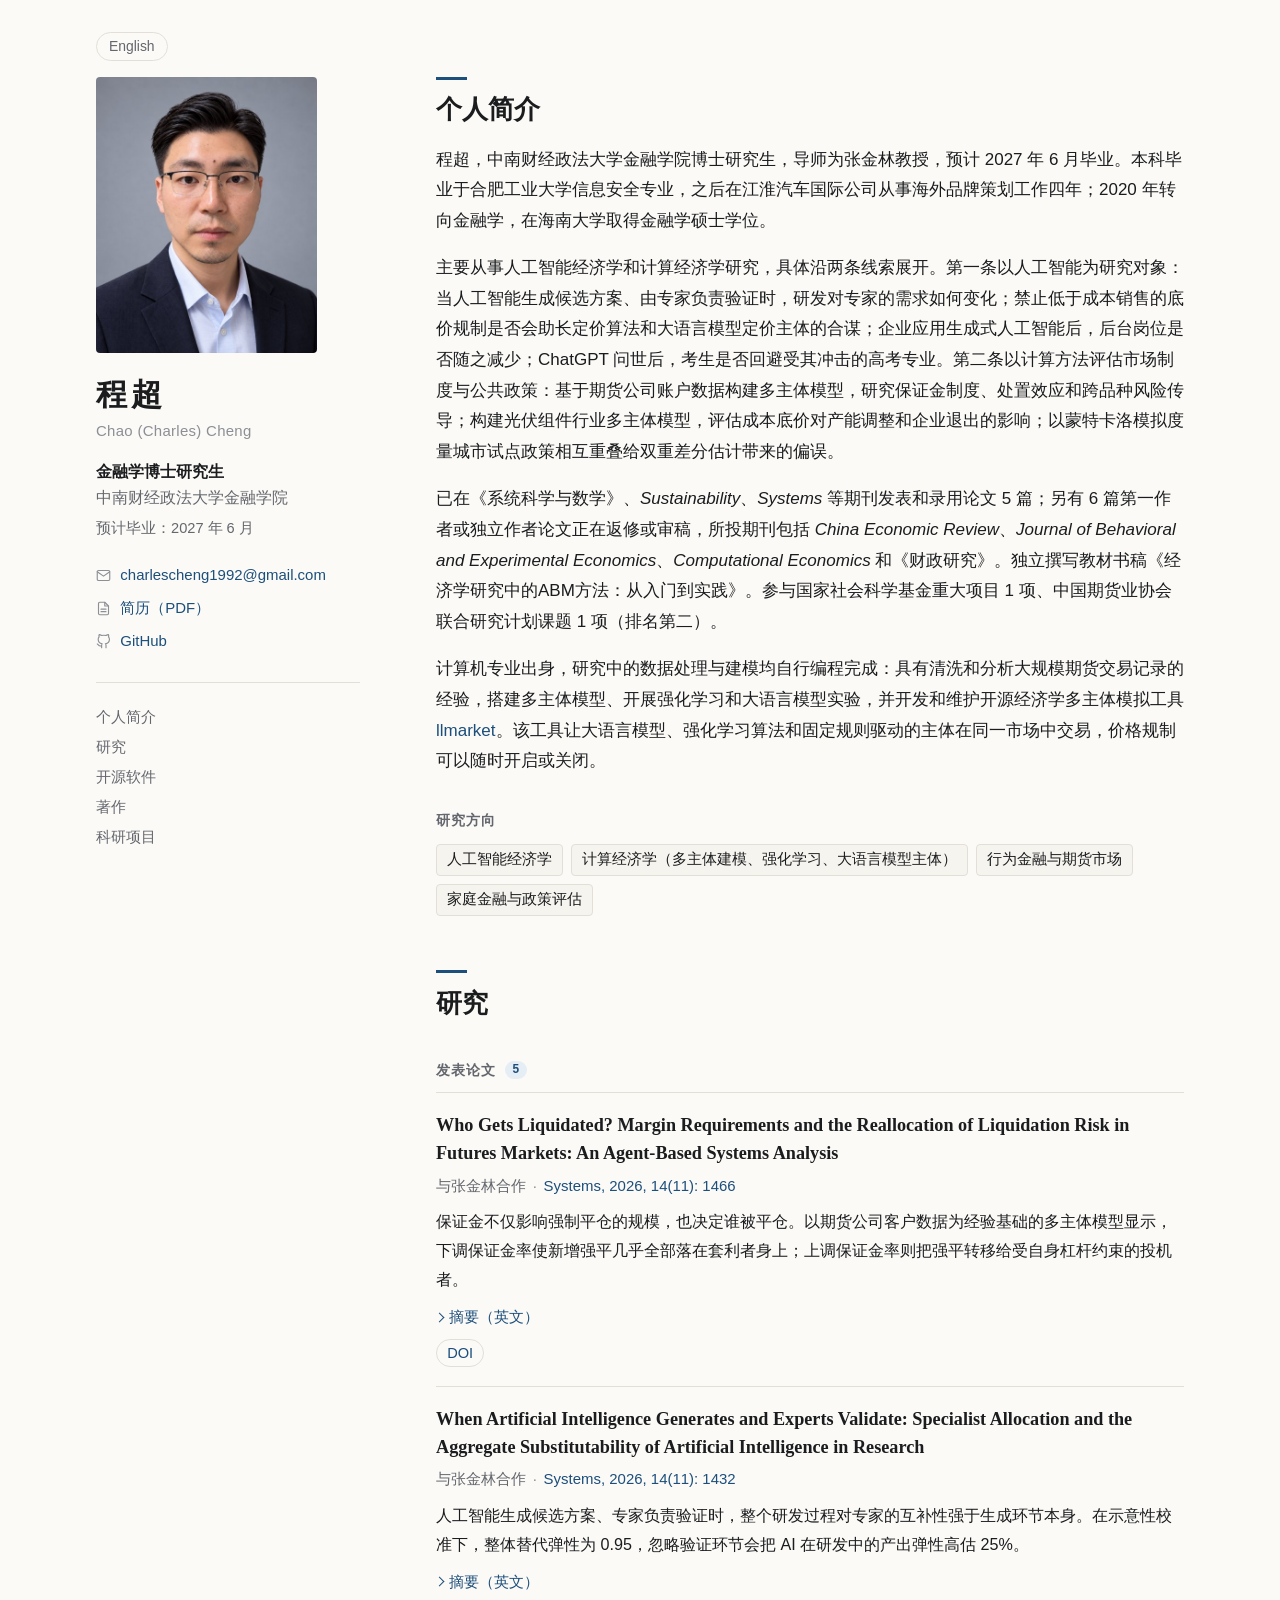
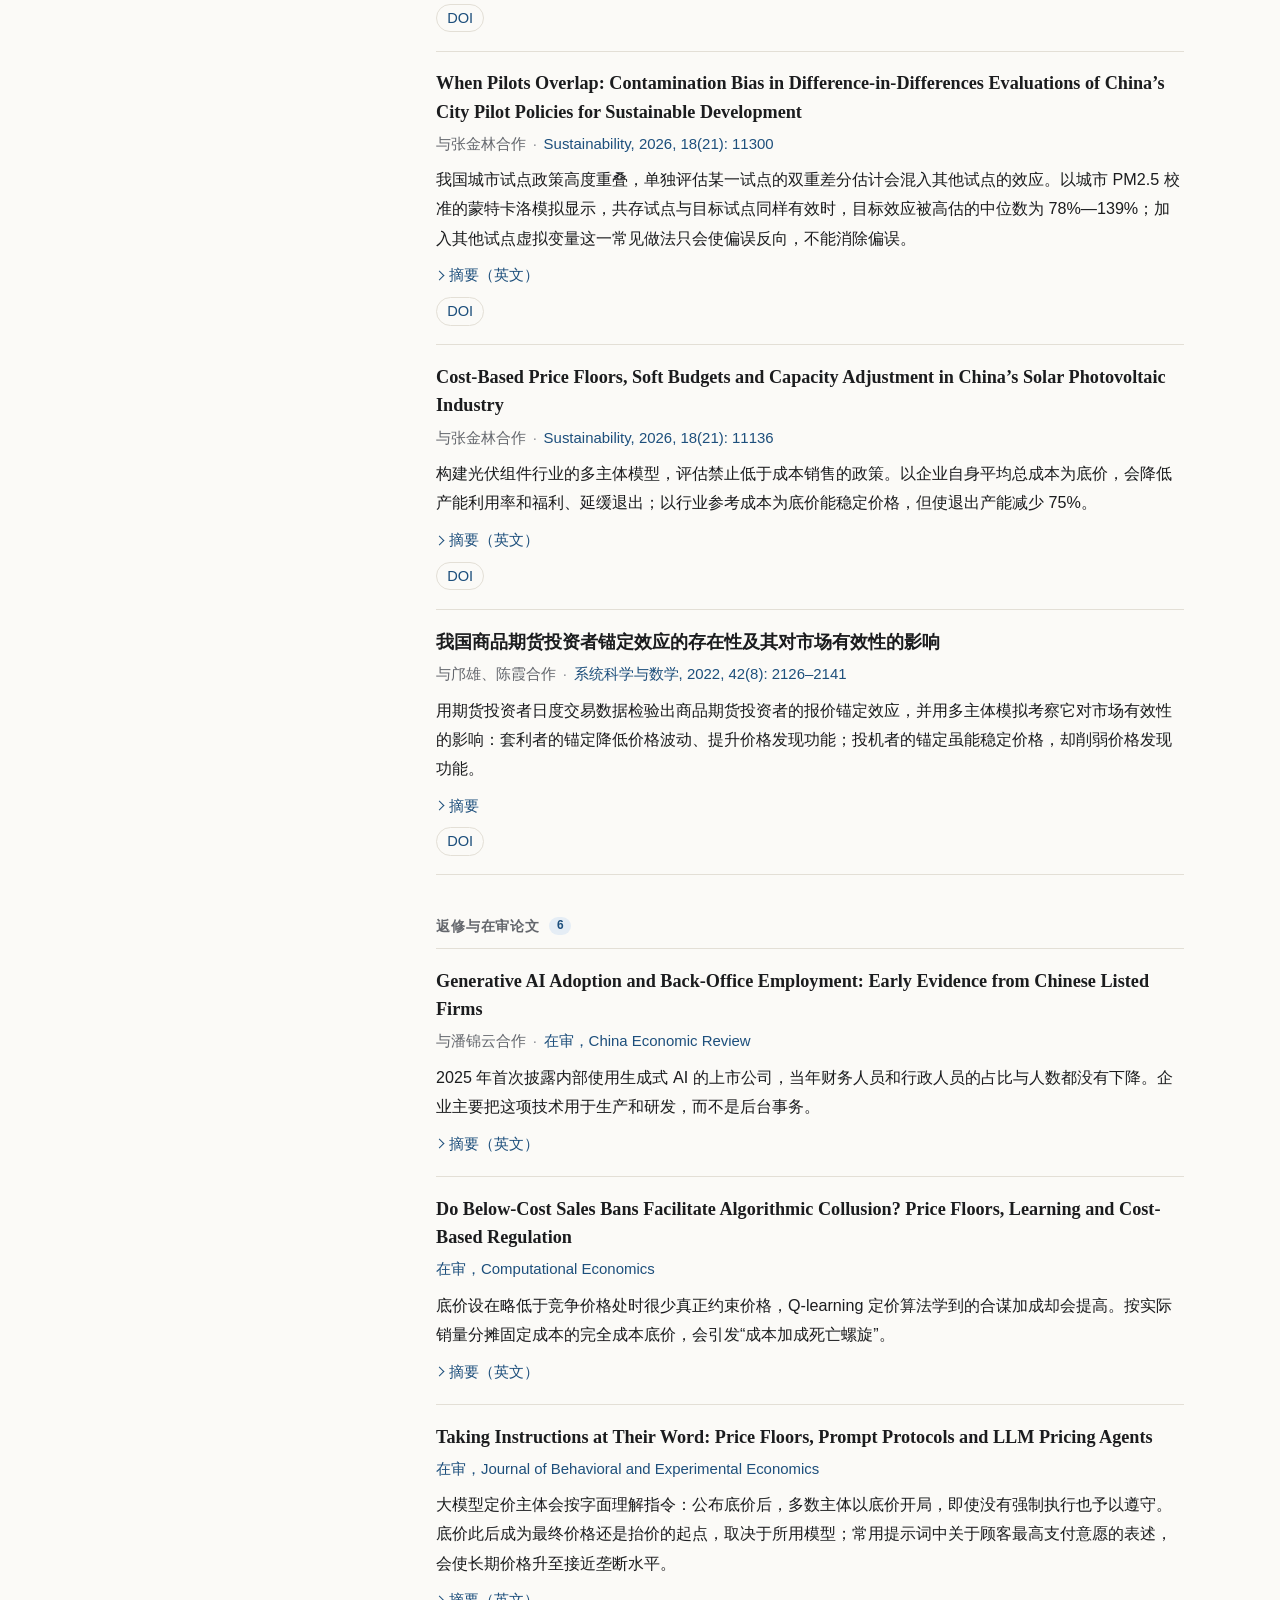
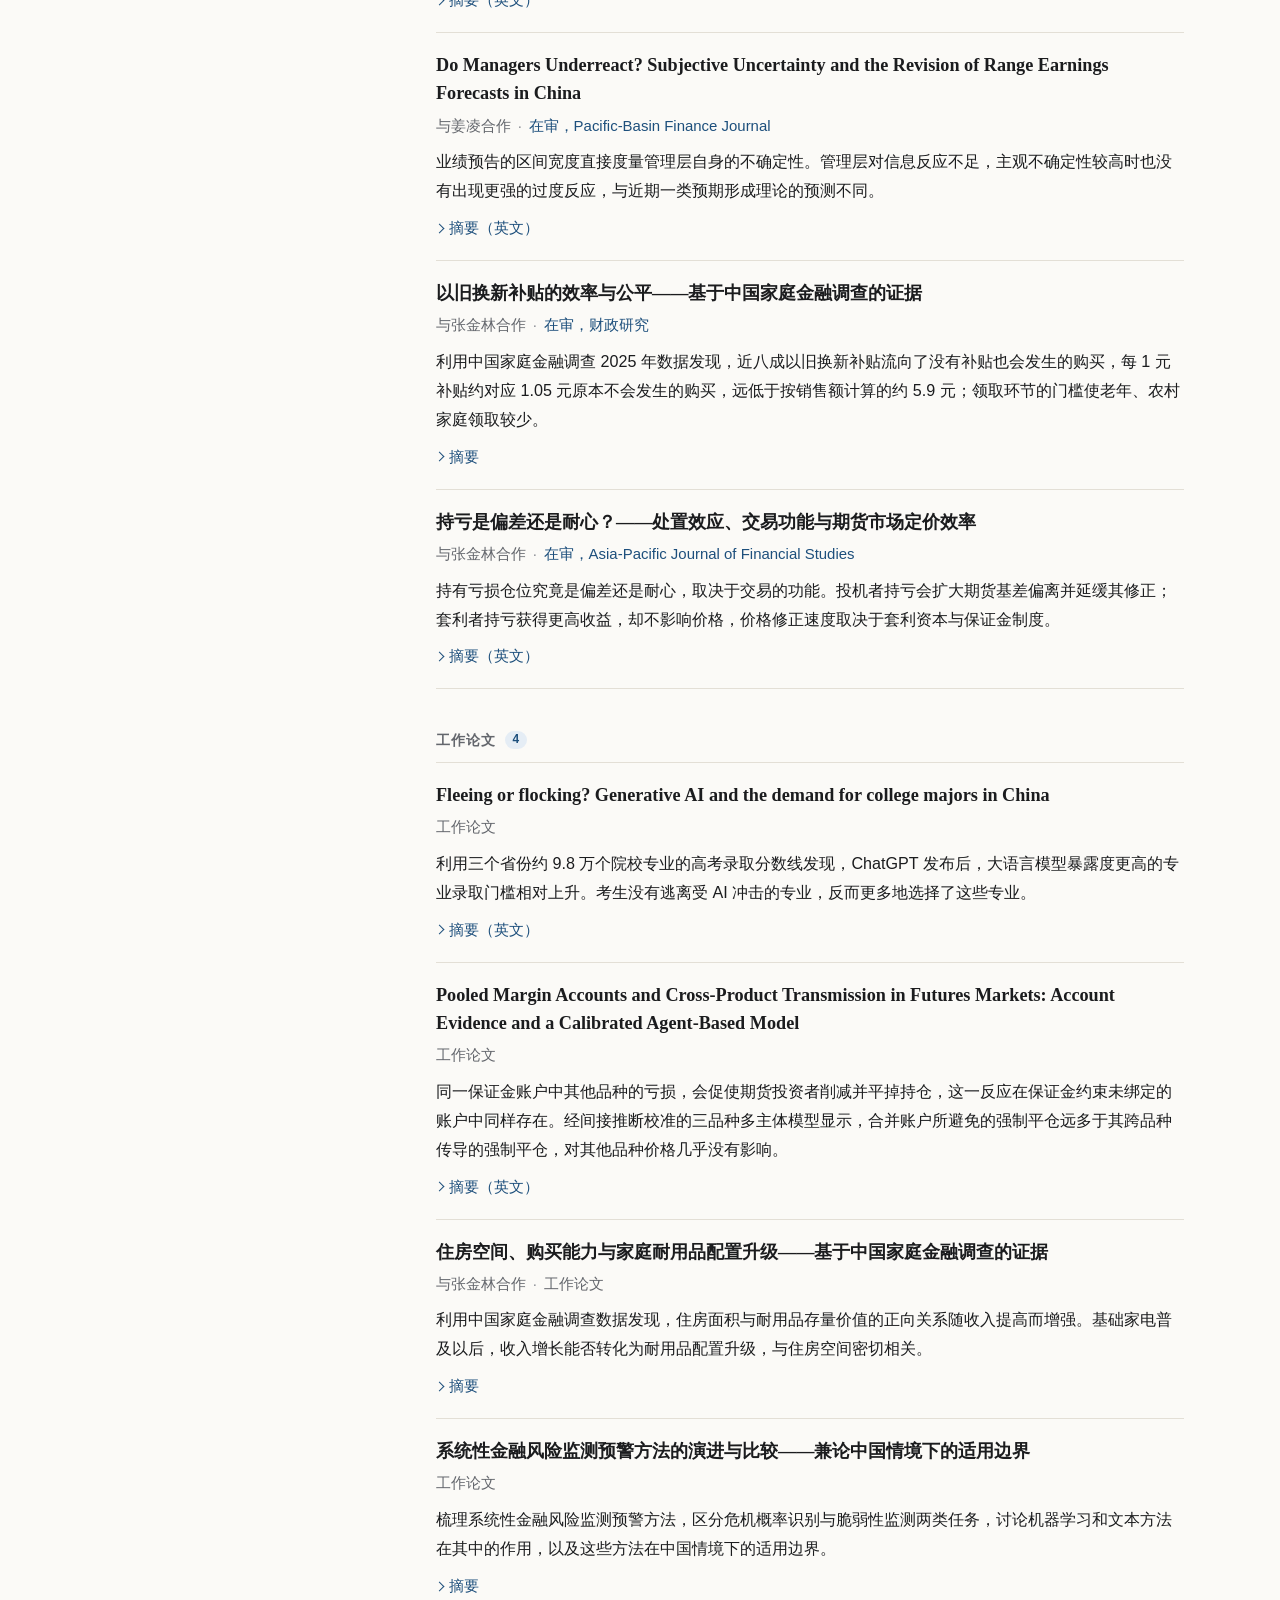
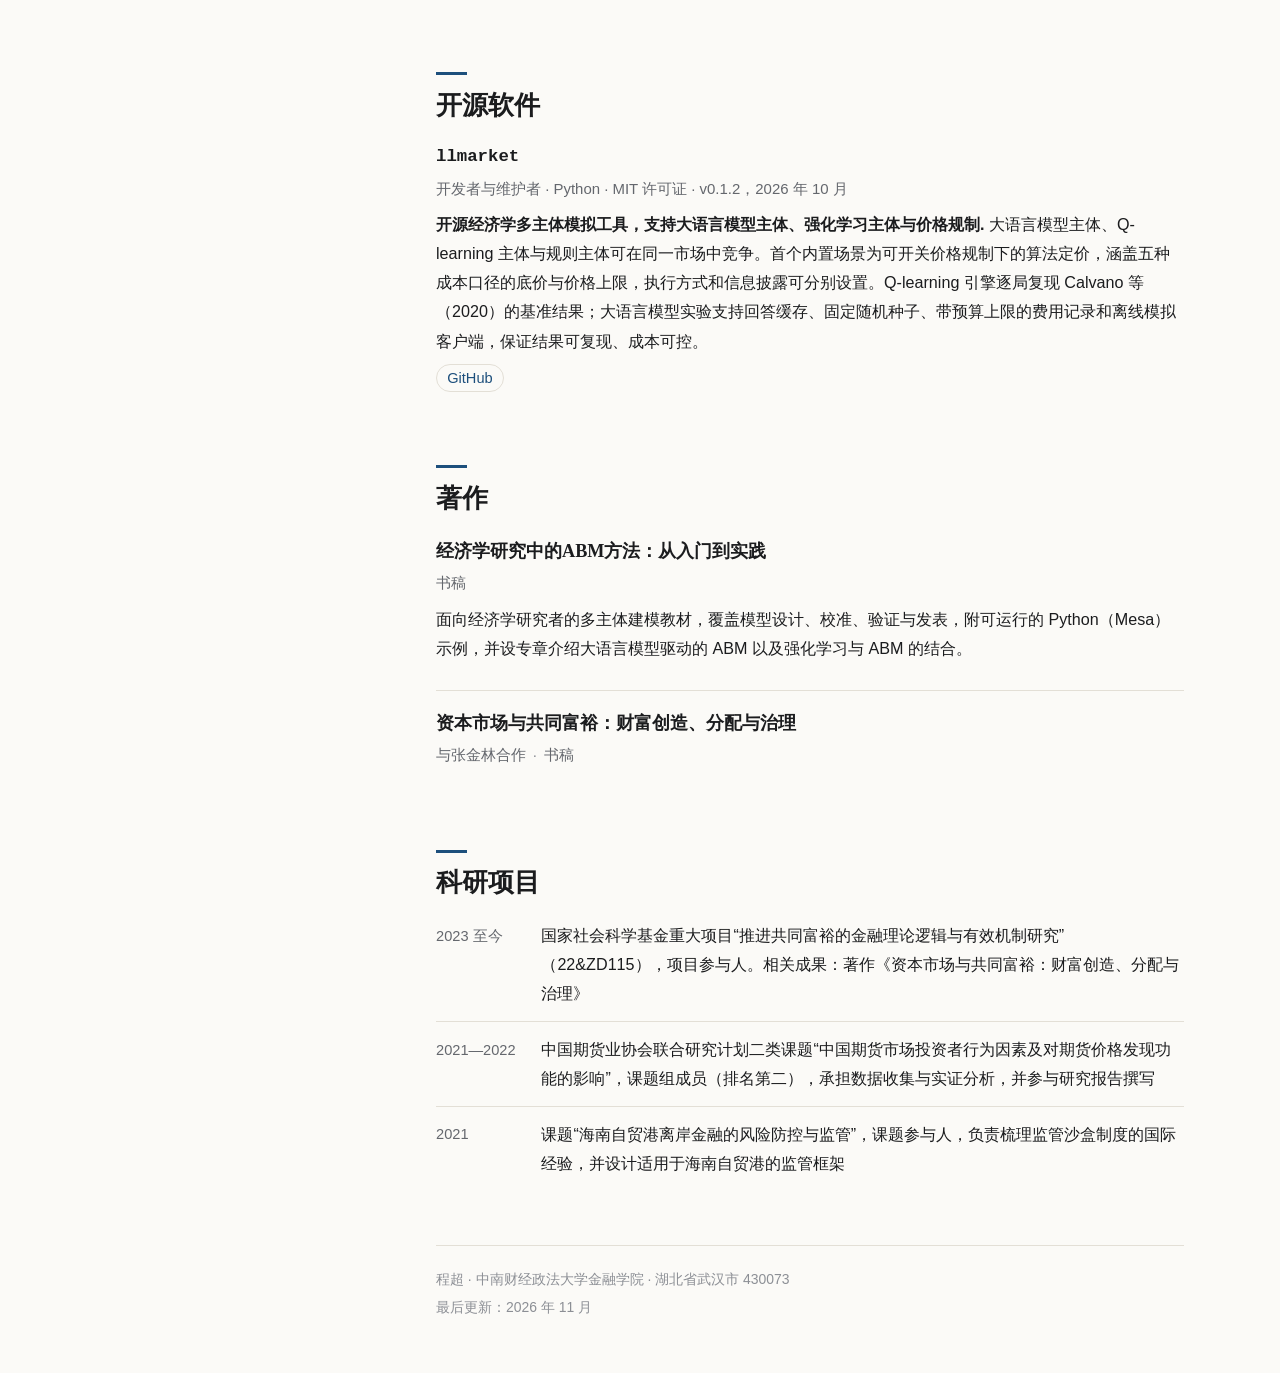
==== commit fc1255a9: "Mark margin-liquidation paper as published in Systems 14(11) 1466 Co-Authored-By: Claude Opus 5.5 <n" ====
--- a/docs/zh/index.html
+++ b/docs/zh/index.html
@@ -64,13 +64,13 @@
       <article class="paper" id="margin-liquidation">
   <h4 class="paper-title">
 Who Gets Liquidated? Margin Requirements and the Reallocation of Liquidation Risk in Futures Markets: An Agent-Based Systems Analysis  </h4>
-  <p class="paper-meta"><span>与张金林合作</span><span class="sep" aria-hidden="true">·</span><span class="status status-published"><em>Systems</em>，已录用</span></p>
+  <p class="paper-meta"><span>与张金林合作</span><span class="sep" aria-hidden="true">·</span><span class="status status-published"><em>Systems</em>, 2026, 14(11): 1466</span></p>
 <p class="paper-summary">保证金不仅影响强制平仓的规模，也决定谁被平仓。以期货公司客户数据为经验基础的多主体模型显示，下调保证金率使新增强平几乎全部落在套利者身上；上调保证金率则把强平转移给受自身杠杆约束的投机者。</p>  <div class="paper-actions">
     <details>
       <summary>摘要（英文）</summary>
       <div class="abstract"><p>Margin requirements are usually judged by how much forced liquidation they prevent. They also shape who is liquidated. Futures margins cap leverage before positions are opened and trigger margin calls afterward, binding different traders through different constraints. We model speculators and leveraged arbitrageurs interacting through margin calls and price impact. Client data from a Chinese futures brokerage show that trading directions are more concentrated than chance (LSV measure 0.0079, p &lt; 0.001). We derive margin-call thresholds analytically and evaluate results over 100 feasible points in a 16-dimensional parameter space (35,000 paths). Cutting the margin rate from 8% to 4% is lose–lose: liquidation rises at every point, almost entirely among arbitrageurs, and mispricing widens at 95% of points. Within 100 periods, raising the rate to 20% reduces liquidation while increasing mispricing incidence and shifting liquidation to speculators bound by their own leverage limits. Exchanging the roles’ constraints reverses the shift, showing that it tracks the constraint configuration rather than the arbitrage role. At high margins, herding accompanies higher speculator leverage and greater liquidation. Margin policy should be assessed by whose leverage constraint it tightens.</p></div>
     </details>
-  </div>
+<a class="chip" href="https://doi.org/10.3390/systems14111466">DOI</a>  </div>
 </article>
 
       <article class="paper" id="ai-validation">
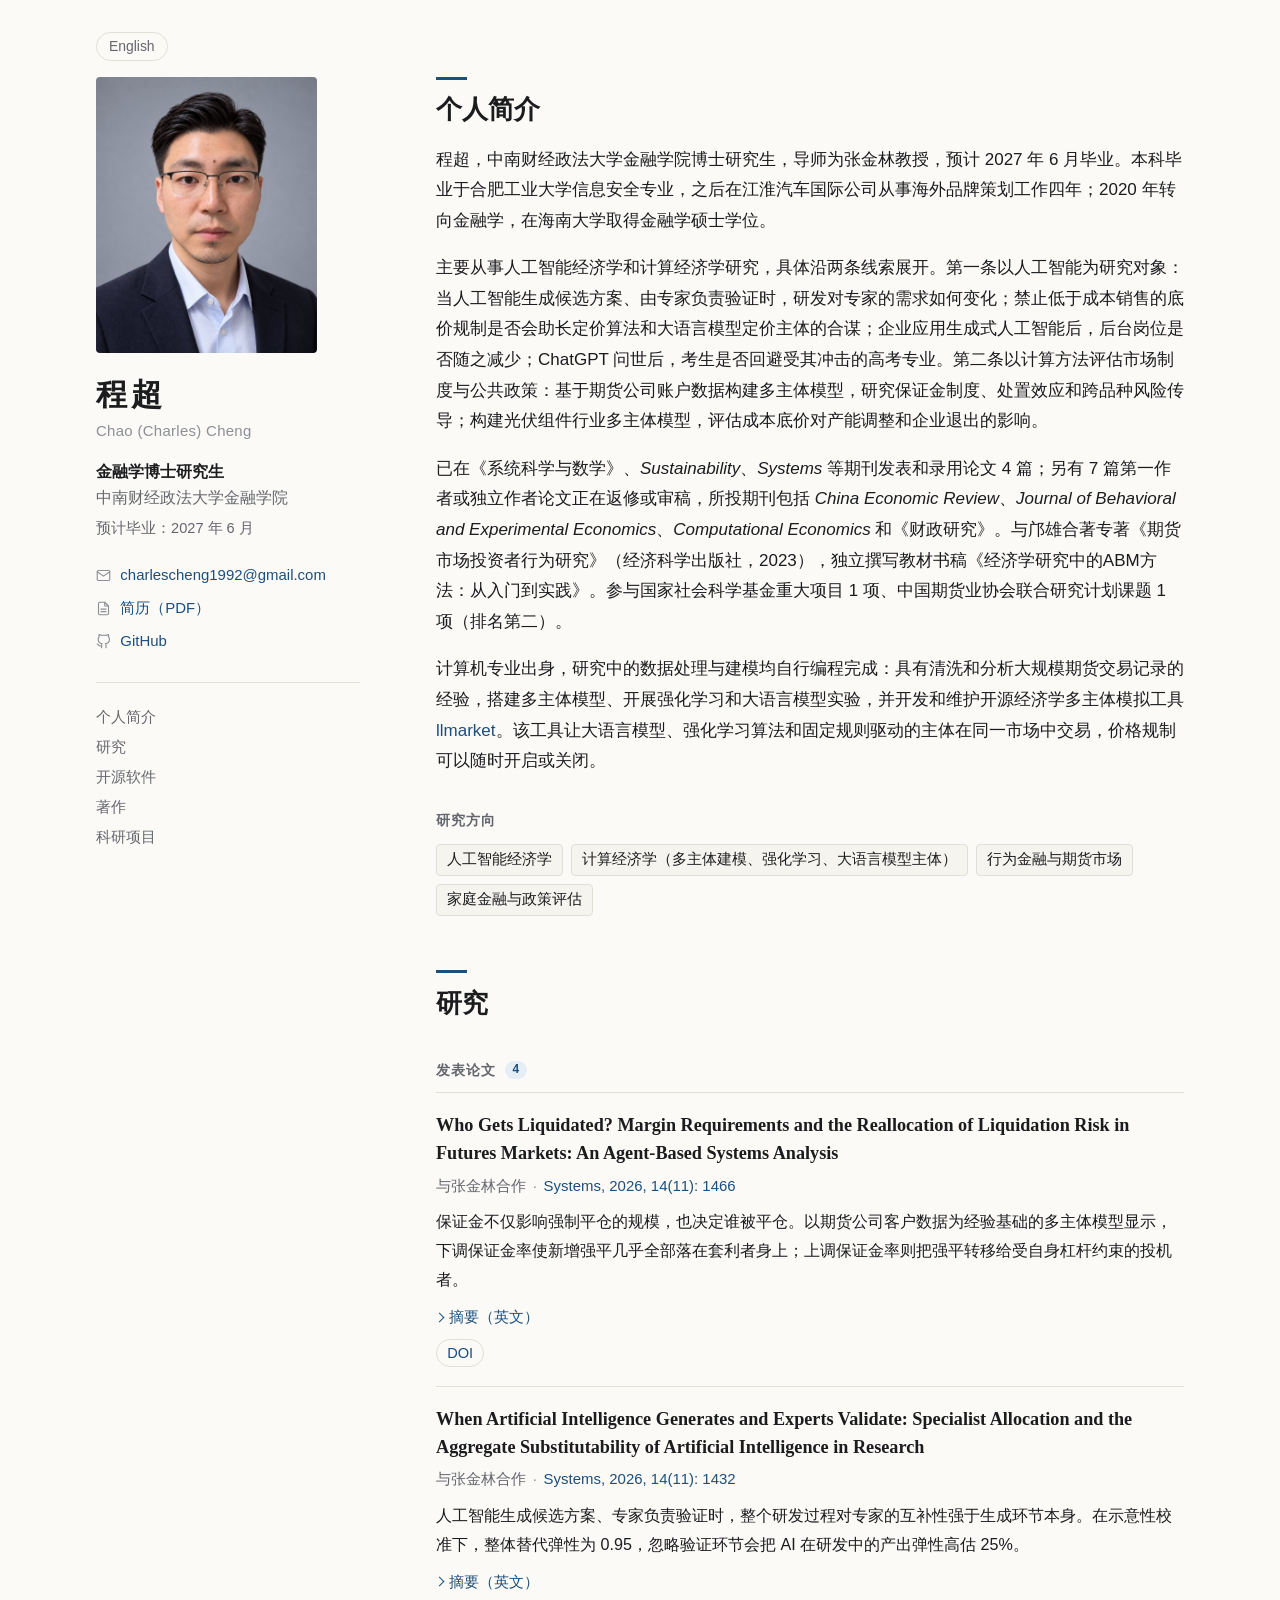
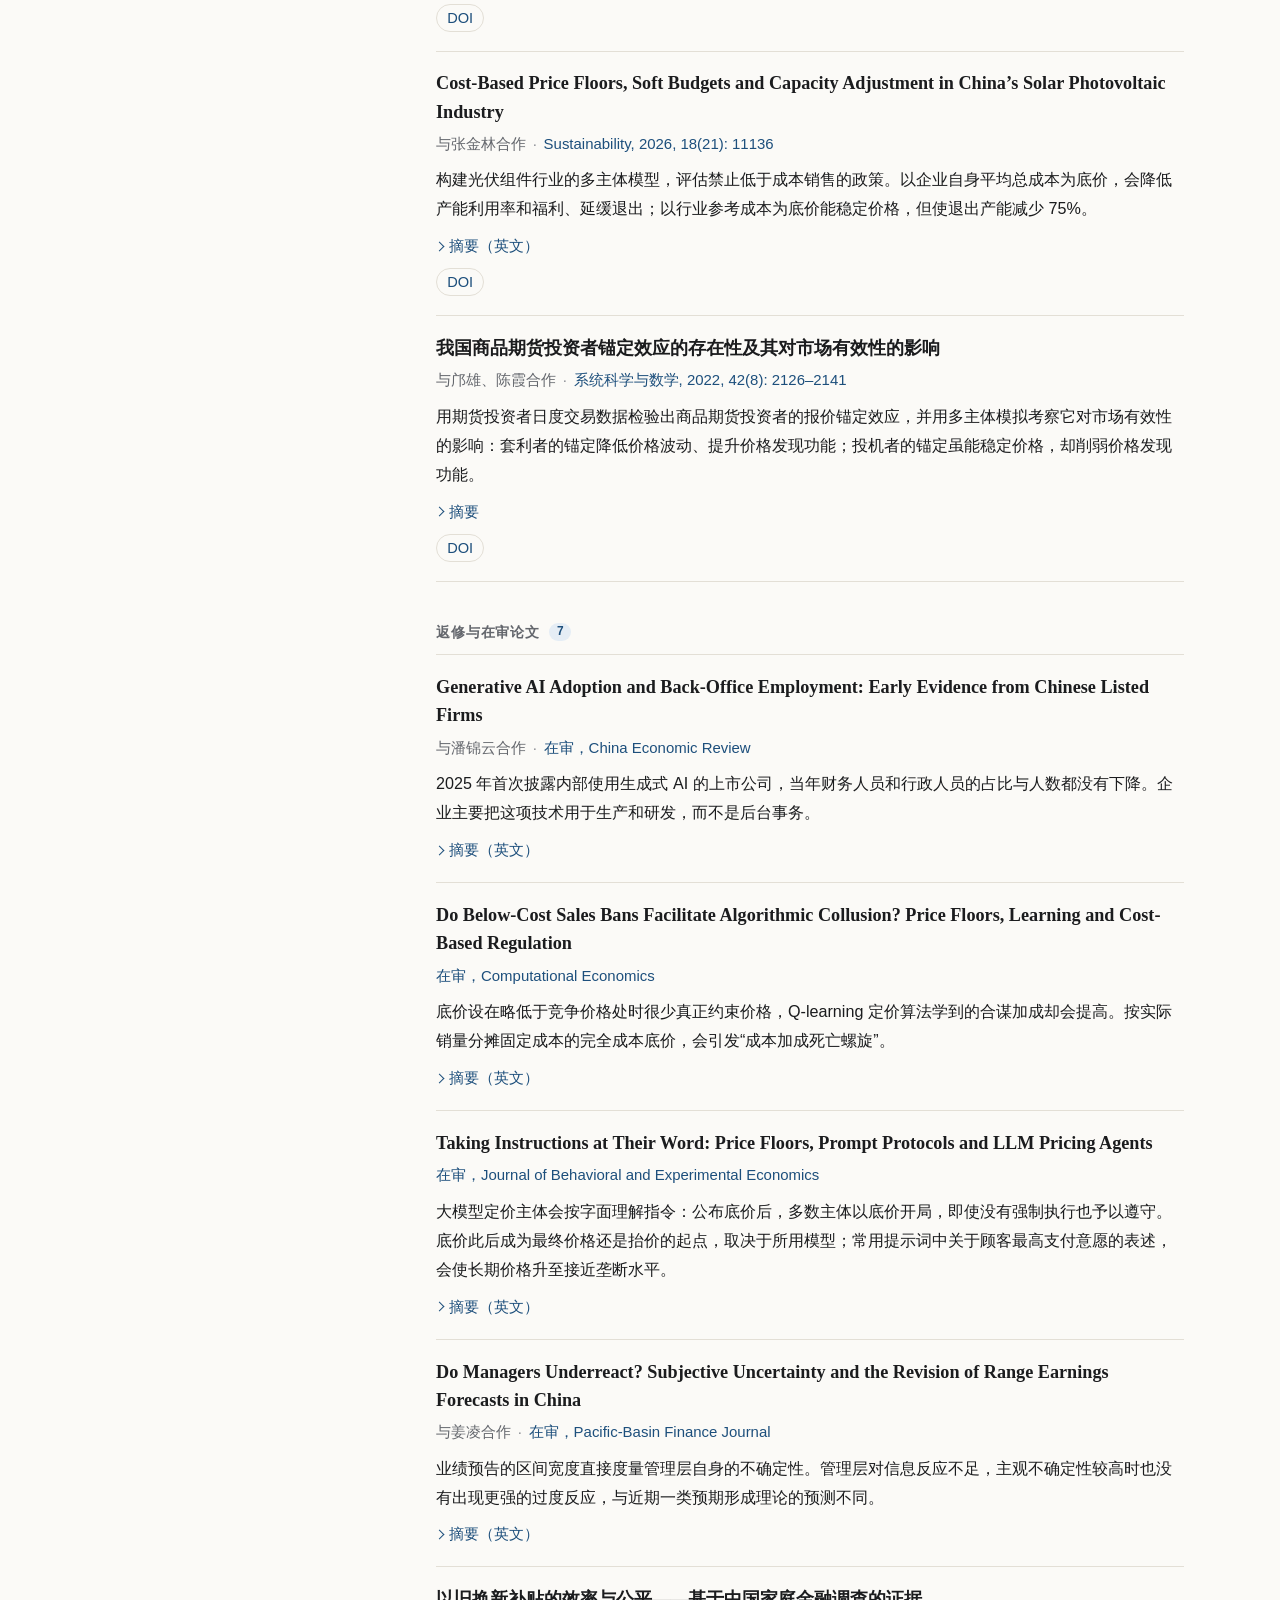
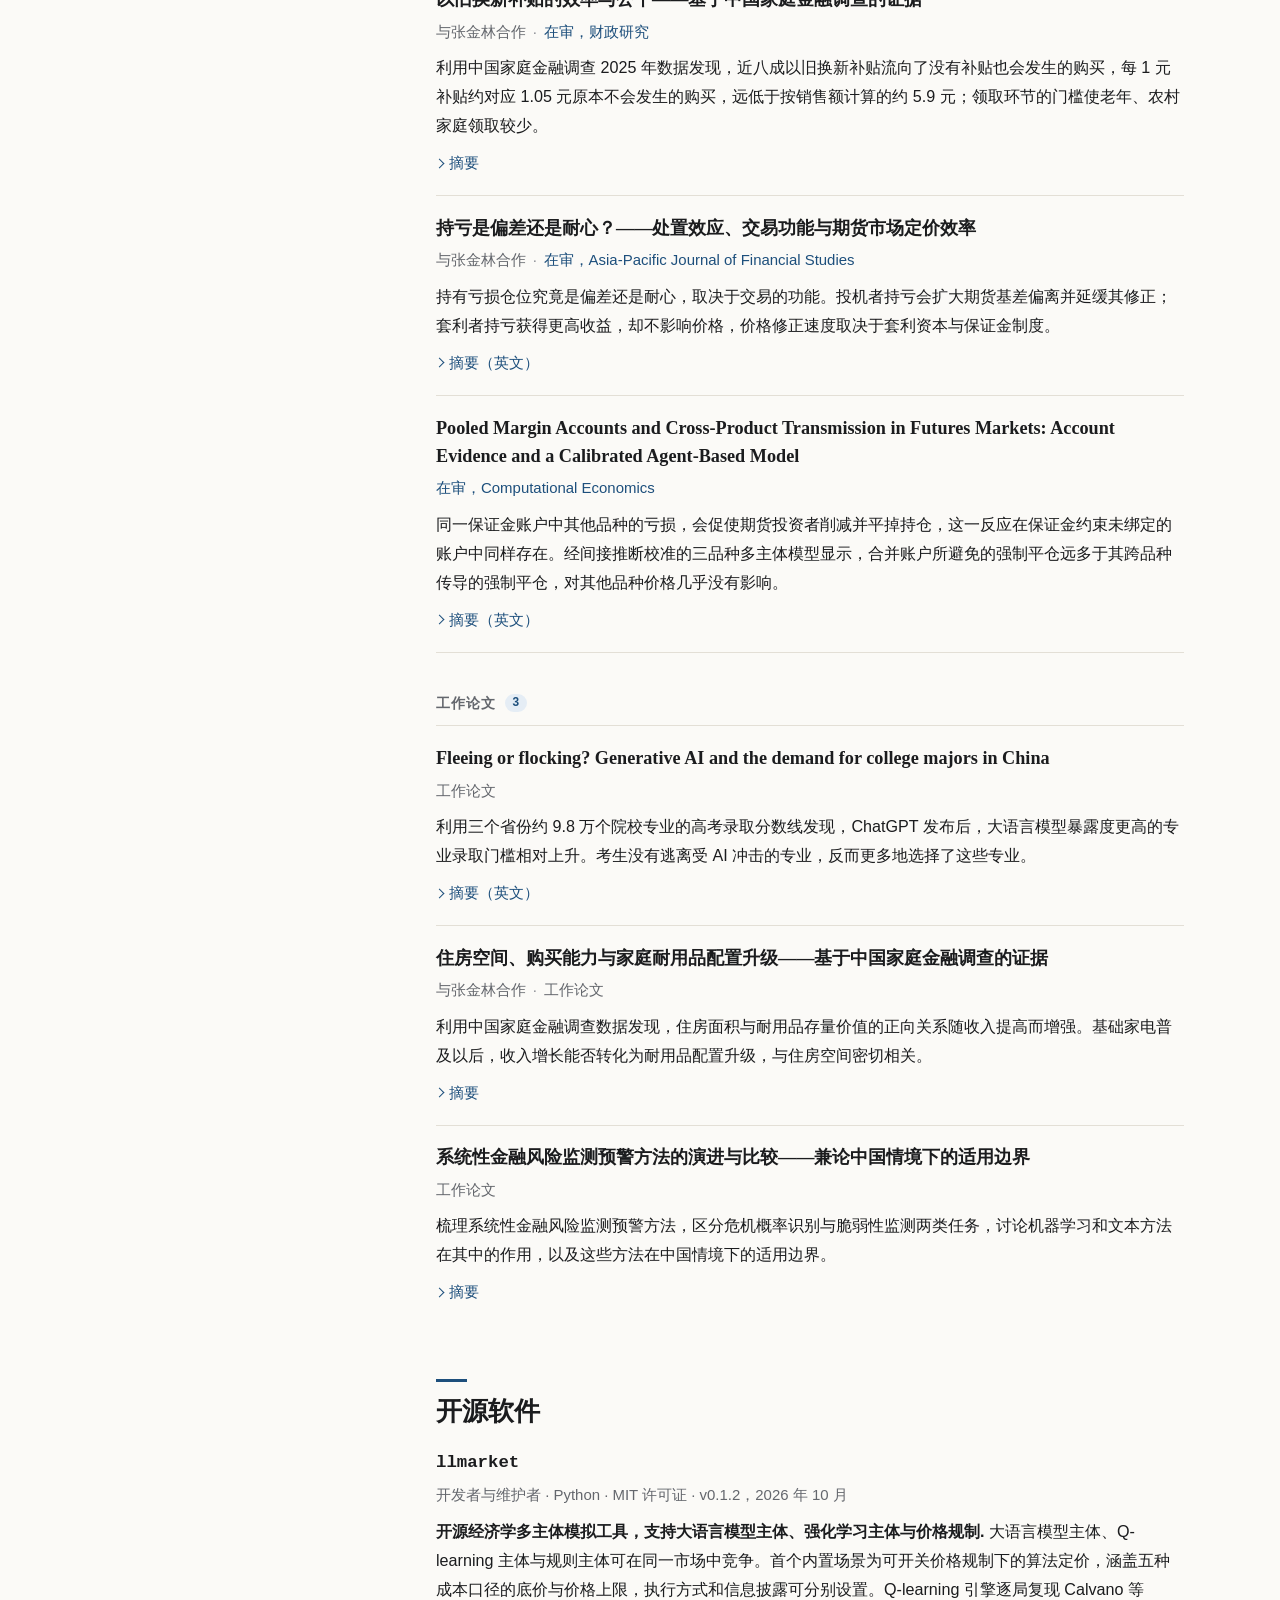
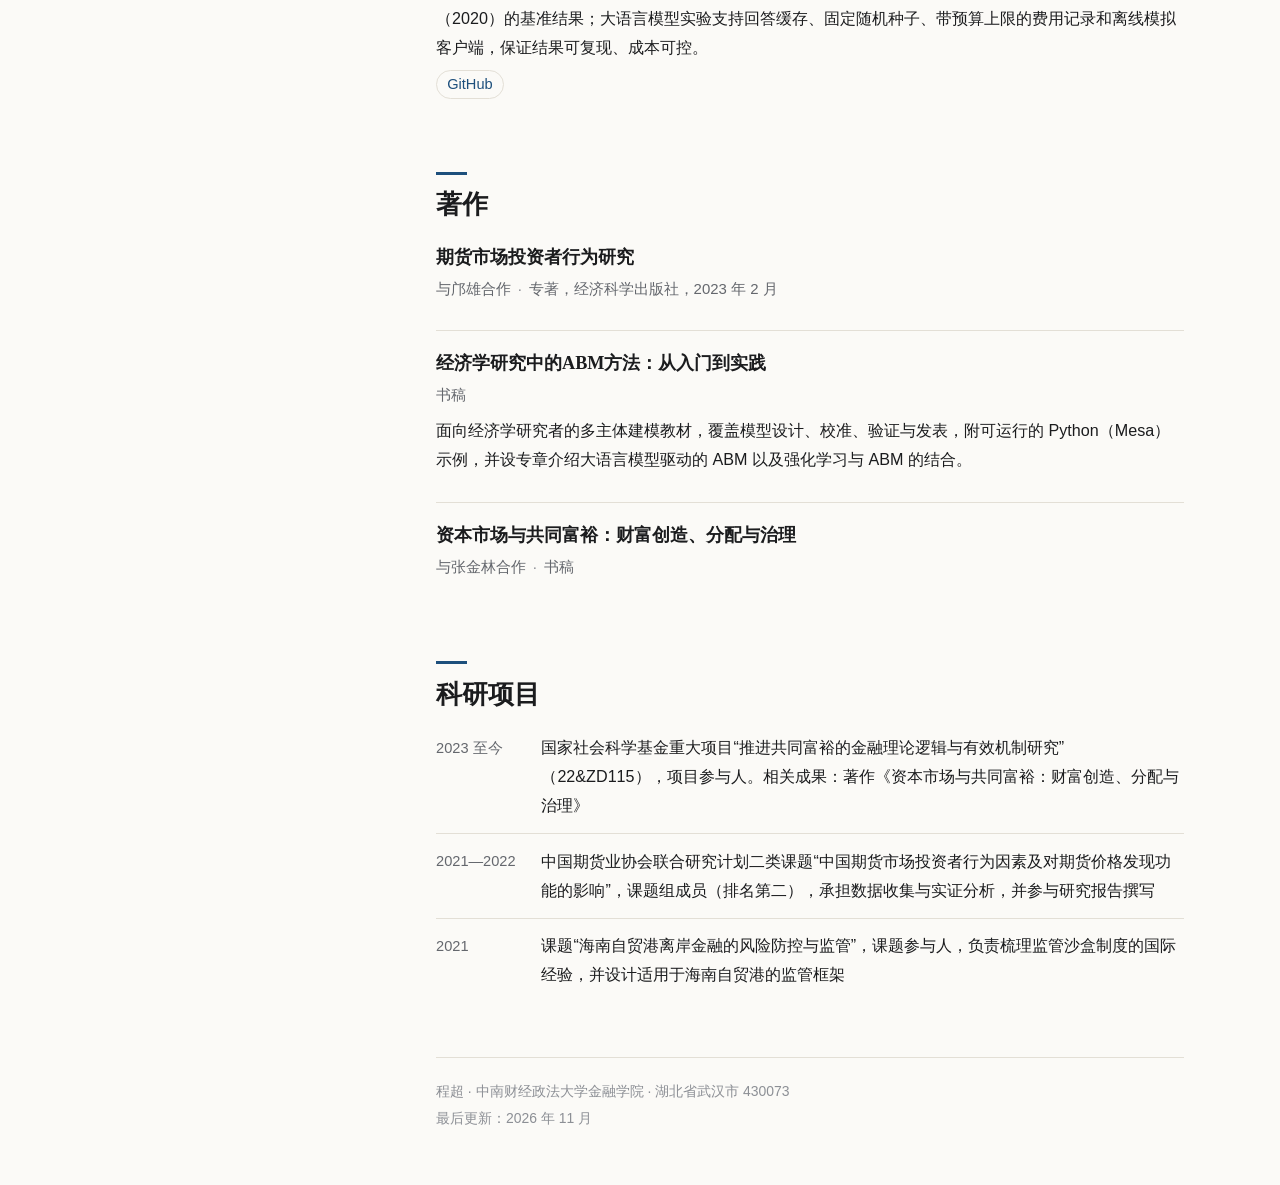
==== commit 21a32742: "Add futures investor behavior monograph; remove overlapping-pilots paper; pooled-margin under review" ====
--- a/docs/zh/index.html
+++ b/docs/zh/index.html
@@ -52,7 +52,7 @@
 
     <section id="about">
       <h2>个人简介</h2>
-      <p>程超，中南财经政法大学金融学院博士研究生，导师为张金林教授，预计 2027 年 6 月毕业。本科毕业于合肥工业大学信息安全专业，之后在江淮汽车国际公司从事海外品牌策划工作四年；2020 年转向金融学，在海南大学取得金融学硕士学位。</p><p>主要从事人工智能经济学和计算经济学研究，具体沿两条线索展开。第一条以人工智能为研究对象：当人工智能生成候选方案、由专家负责验证时，研发对专家的需求如何变化；禁止低于成本销售的底价规制是否会助长定价算法和大语言模型定价主体的合谋；企业应用生成式人工智能后，后台岗位是否随之减少；ChatGPT 问世后，考生是否回避受其冲击的高考专业。第二条以计算方法评估市场制度与公共政策：基于期货公司账户数据构建多主体模型，研究保证金制度、处置效应和跨品种风险传导；构建光伏组件行业多主体模型，评估成本底价对产能调整和企业退出的影响；以蒙特卡洛模拟度量城市试点政策相互重叠给双重差分估计带来的偏误。</p><p>已在《系统科学与数学》、<em>Sustainability</em>、<em>Systems</em> 等期刊发表和录用论文 5 篇；另有 6 篇第一作者或独立作者论文正在返修或审稿，所投期刊包括 <em>China Economic Review</em>、<em>Journal of Behavioral and Experimental Economics</em>、<em>Computational Economics</em> 和《财政研究》。独立撰写教材书稿《经济学研究中的ABM方法：从入门到实践》。参与国家社会科学基金重大项目 1 项、中国期货业协会联合研究计划课题 1 项（排名第二）。</p><p>计算机专业出身，研究中的数据处理与建模均自行编程完成：具有清洗和分析大规模期货交易记录的经验，搭建多主体模型、开展强化学习和大语言模型实验，并开发和维护开源经济学多主体模拟工具 <a href="https://github.com/CharlesChengGithub/llmarket">llmarket</a>。该工具让大语言模型、强化学习算法和固定规则驱动的主体在同一市场中交易，价格规制可以随时开启或关闭。</p>
+      <p>程超，中南财经政法大学金融学院博士研究生，导师为张金林教授，预计 2027 年 6 月毕业。本科毕业于合肥工业大学信息安全专业，之后在江淮汽车国际公司从事海外品牌策划工作四年；2020 年转向金融学，在海南大学取得金融学硕士学位。</p><p>主要从事人工智能经济学和计算经济学研究，具体沿两条线索展开。第一条以人工智能为研究对象：当人工智能生成候选方案、由专家负责验证时，研发对专家的需求如何变化；禁止低于成本销售的底价规制是否会助长定价算法和大语言模型定价主体的合谋；企业应用生成式人工智能后，后台岗位是否随之减少；ChatGPT 问世后，考生是否回避受其冲击的高考专业。第二条以计算方法评估市场制度与公共政策：基于期货公司账户数据构建多主体模型，研究保证金制度、处置效应和跨品种风险传导；构建光伏组件行业多主体模型，评估成本底价对产能调整和企业退出的影响。</p><p>已在《系统科学与数学》、<em>Sustainability</em>、<em>Systems</em> 等期刊发表和录用论文 4 篇；另有 7 篇第一作者或独立作者论文正在返修或审稿，所投期刊包括 <em>China Economic Review</em>、<em>Journal of Behavioral and Experimental Economics</em>、<em>Computational Economics</em> 和《财政研究》。与邝雄合著专著《期货市场投资者行为研究》（经济科学出版社，2023），独立撰写教材书稿《经济学研究中的ABM方法：从入门到实践》。参与国家社会科学基金重大项目 1 项、中国期货业协会联合研究计划课题 1 项（排名第二）。</p><p>计算机专业出身，研究中的数据处理与建模均自行编程完成：具有清洗和分析大规模期货交易记录的经验，搭建多主体模型、开展强化学习和大语言模型实验，并开发和维护开源经济学多主体模拟工具 <a href="https://github.com/CharlesChengGithub/llmarket">llmarket</a>。该工具让大语言模型、强化学习算法和固定规则驱动的主体在同一市场中交易，价格规制可以随时开启或关闭。</p>
       <h3 class="label">研究方向</h3>
       <ul class="interests">
 <li>人工智能经济学</li><li>计算经济学（多主体建模、强化学习、大语言模型主体）</li><li>行为金融与期货市场</li><li>家庭金融与政策评估</li>      </ul>
@@ -60,7 +60,7 @@
 
     <section id="research">
       <h2>研究</h2>
-      <h3 class="label group">发表论文<span class="count">5</span></h3>
+      <h3 class="label group">发表论文<span class="count">4</span></h3>
       <article class="paper" id="margin-liquidation">
   <h4 class="paper-title">
 Who Gets Liquidated? Margin Requirements and the Reallocation of Liquidation Risk in Futures Markets: An Agent-Based Systems Analysis  </h4>
@@ -85,18 +85,6 @@
 <a class="chip" href="https://doi.org/10.3390/systems14111432">DOI</a>  </div>
 </article>
 
-      <article class="paper" id="overlapping-pilots">
-  <h4 class="paper-title">
-When Pilots Overlap: Contamination Bias in Difference-in-Differences Evaluations of China’s City Pilot Policies for Sustainable Development  </h4>
-  <p class="paper-meta"><span>与张金林合作</span><span class="sep" aria-hidden="true">·</span><span class="status status-published"><em>Sustainability</em>, 2026, 18(21): 11300</span></p>
-<p class="paper-summary">我国城市试点政策高度重叠，单独评估某一试点的双重差分估计会混入其他试点的效应。以城市 PM2.5 校准的蒙特卡洛模拟显示，共存试点与目标试点同样有效时，目标效应被高估的中位数为 78%—139%；加入其他试点虚拟变量这一常见做法只会使偏误反向，不能消除偏误。</p>  <div class="paper-actions">
-    <details>
-      <summary>摘要（英文）</summary>
-      <div class="abstract"><p>China tests sustainability policies, from low-carbon and sponge cities to new-energy-vehicle promotion, in city pilot programmes, and their effects are usually estimated one programme at a time with staggered difference-in-differences (DID) designs. The programmes, however, overlap. Of 297 cities, 169 hosted two or more of ten national programmes by 2022, and 75–95% of each programme’s treated city-years overlapped with another. Monte Carlo simulations calibrated to city PM2.5, with known effects for every programme, show that this overlap contaminates DID evaluations. When each co-located programme is as effective as the focal one, two-way fixed effects, event-study and heterogeneity-robust estimators overstate the focal effect by a median 78–139%. A programme with no effect is found significant in 11–22% of simulated evaluations when co-located effects are small (0.6%), and in 71–100% in a stress test that sets each to the median of three verifiable published estimates (−3.45%). Adding dummies for the other programmes, the usual robustness check, reverses the bias, and pretrend tests rarely detect the problem. Because the contamination is a weighted sum of the other programmes’ effects, with weights fixed by the treatment pattern, these weights can be computed before outcome data are examined; we provide code and a checklist for evaluations of sustainability policies.</p></div>
-    </details>
-<a class="chip" href="https://doi.org/10.3390/su182111300">DOI</a>  </div>
-</article>
-
       <article class="paper" id="pv-price-floors">
   <h4 class="paper-title">
 Cost-Based Price Floors, Soft Budgets and Capacity Adjustment in China’s Solar Photovoltaic Industry  </h4>
@@ -121,7 +109,7 @@
 <a class="chip" href="https://doi.org/10.12341/jssms22188">DOI</a>  </div>
 </article>
 
-      <h3 class="label group">返修与在审论文<span class="count">6</span></h3>
+      <h3 class="label group">返修与在审论文<span class="count">7</span></h3>
       <article class="paper" id="genai-back-office">
   <h4 class="paper-title">
 Generative AI Adoption and Back-Office Employment: Early Evidence from Chinese Listed Firms  </h4>
@@ -194,7 +182,19 @@
   </div>
 </article>
 
-      <h3 class="label group">工作论文<span class="count">4</span></h3>
+      <article class="paper" id="pooled-margin-transmission">
+  <h4 class="paper-title">
+Pooled Margin Accounts and Cross-Product Transmission in Futures Markets: Account Evidence and a Calibrated Agent-Based Model  </h4>
+  <p class="paper-meta"><span class="status status-review">在审，<em>Computational Economics</em></span></p>
+<p class="paper-summary">同一保证金账户中其他品种的亏损，会促使期货投资者削减并平掉持仓，这一反应在保证金约束未绑定的账户中同样存在。经间接推断校准的三品种多主体模型显示，合并账户所避免的强制平仓远多于其跨品种传导的强制平仓，对其他品种价格几乎没有影响。</p>  <div class="paper-actions">
+    <details>
+      <summary>摘要（英文）</summary>
+      <div class="abstract"><p>Futures investors often trade several products from one margin account, and daily marking to market turns a loss in one product into an immediate loss of funds for all of them. Using 2019–2020 position records from a Chinese futures brokerage, I measure the mark-to-market gains and losses that an account&#39;s previous-day positions incur at the next settlement and estimate how gains and losses on other products change the account&#39;s position in a given product. Losses on other products lead investors to cut and close positions. The response is present in accounts whose margin constraint does not bind and is as strong for losses from unrelated sectors and weakly correlated products as for losses from related ones. The additional response of constrained accounts has the expected sign but is imprecise. Gains have weaker effects, confined to correlated products, and raise the probability of opening new products. I then calibrate the strength of this profit-and-loss feedback in a three-product agent-based model by indirect inference and compare pooled accounts with accounts segregated by product. Pooling cuts liquidations in the shocked product by more than it adds in other products, and leaves other products&#39; prices essentially unchanged. The calibrated feedback produces a large but short-lived cross-product position cut with no detectable price effect, and lowers margin use in calm periods. Cross-product position cuts in the data come mainly from investors&#39; own responses. Cross-product forced liquidations arise only through pooled funds, which on net prevent far more liquidations than they transmit.</p></div>
+    </details>
+  </div>
+</article>
+
+      <h3 class="label group">工作论文<span class="count">3</span></h3>
       <article class="paper" id="ai-college-majors">
   <h4 class="paper-title">
 Fleeing or flocking? Generative AI and the demand for college majors in China  </h4>
@@ -203,18 +203,6 @@
     <details>
       <summary>摘要（英文）</summary>
       <div class="abstract"><p>Generative artificial intelligence can perform many tasks done by college-educated workers, and students choosing a field of study may anticipate this. This study examines how demand for college majors in China changed after the release of ChatGPT, using programme-level admission cutoffs from the national college entrance examination (gaokao) in three provinces that admit students by &#34;major and institution&#34;. The data cover about 98,000 programmes and 338,000 programme-year observations from 2020 to 2026. Majors with different exposure to large language models are compared within the same institution and year. Contrary to the expectation that students would avoid exposed fields, the admission thresholds of more exposed majors rose relative to those of less exposed majors at the same institution: a one-standard-deviation increase in exposure is associated with a 5 per cent decline in the cutoff rank, that is, a more selective entry threshold. The pattern holds for three exposure measures, including one constructed before ChatGPT, in each province, in both STEM and other fields, and when computer science and electronics are excluded. Exposed majors were already gaining ground before 2023, but the 2023 admission round shows a discrete shift of about 2.3 per cent per standard deviation beyond the pre-existing trend. Planned enrolment in exposed majors also expanded. In the first four admission cycles after ChatGPT, there is no evidence that Chinese applicants fled majors exposed to generative AI; if anything, they moved towards them.</p></div>
-    </details>
-  </div>
-</article>
-
-      <article class="paper" id="pooled-margin-transmission">
-  <h4 class="paper-title">
-Pooled Margin Accounts and Cross-Product Transmission in Futures Markets: Account Evidence and a Calibrated Agent-Based Model  </h4>
-  <p class="paper-meta"><span class="status status-working">工作论文</span></p>
-<p class="paper-summary">同一保证金账户中其他品种的亏损，会促使期货投资者削减并平掉持仓，这一反应在保证金约束未绑定的账户中同样存在。经间接推断校准的三品种多主体模型显示，合并账户所避免的强制平仓远多于其跨品种传导的强制平仓，对其他品种价格几乎没有影响。</p>  <div class="paper-actions">
-    <details>
-      <summary>摘要（英文）</summary>
-      <div class="abstract"><p>Futures investors often trade several products from one margin account, and daily marking to market turns a loss in one product into an immediate loss of funds for all of them. Using 2019–2020 position records from a Chinese futures brokerage, I measure the mark-to-market gains and losses that an account&#39;s previous-day positions incur at the next settlement and estimate how gains and losses on other products change the account&#39;s position in a given product. Losses on other products lead investors to cut and close positions. The response is present in accounts whose margin constraint does not bind and is as strong for losses from unrelated sectors and weakly correlated products as for losses from related ones. The additional response of constrained accounts has the expected sign but is imprecise. Gains have weaker effects, confined to correlated products, and raise the probability of opening new products. I then calibrate the strength of this profit-and-loss feedback in a three-product agent-based model by indirect inference and compare pooled accounts with accounts segregated by product. Pooling cuts liquidations in the shocked product by more than it adds in other products, and leaves other products&#39; prices essentially unchanged. The calibrated feedback produces a large but short-lived cross-product position cut with no detectable price effect, and lowers margin use in calm periods. Cross-product position cuts in the data come mainly from investors&#39; own responses. Cross-product forced liquidations arise only through pooled funds, which on net prevent far more liquidations than they transmit.</p></div>
     </details>
   </div>
 </article>
@@ -257,6 +245,12 @@
 
     <section id="books">
       <h2>著作</h2>
+      <article class="paper" id="futures-investor-book">
+  <h4 class="paper-title">
+期货市场投资者行为研究  </h4>
+  <p class="paper-meta"><span>与邝雄合作</span><span class="sep" aria-hidden="true">·</span><span class="status status-book">专著，经济科学出版社，2023 年 2 月</span></p>
+</article>
+
       <article class="paper" id="abm-book">
   <h4 class="paper-title">
 经济学研究中的ABM方法：从入门到实践  </h4>
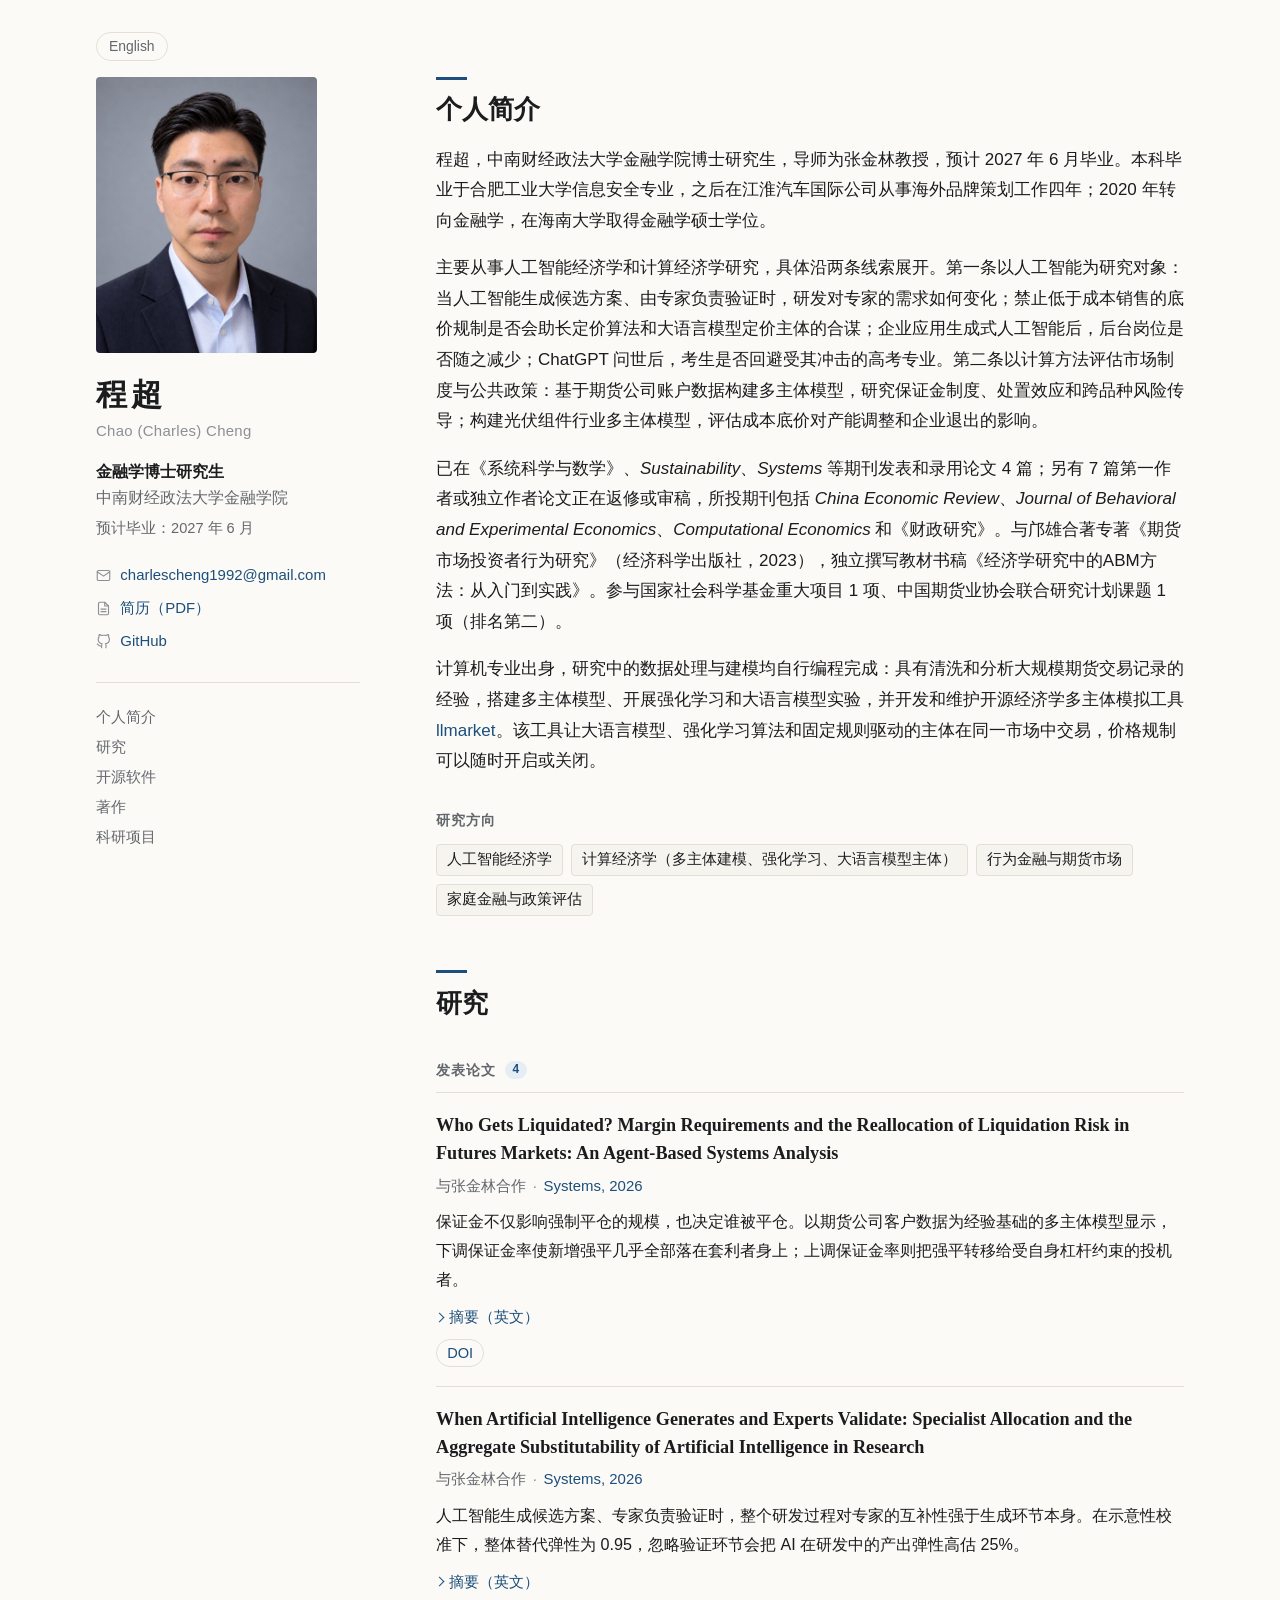
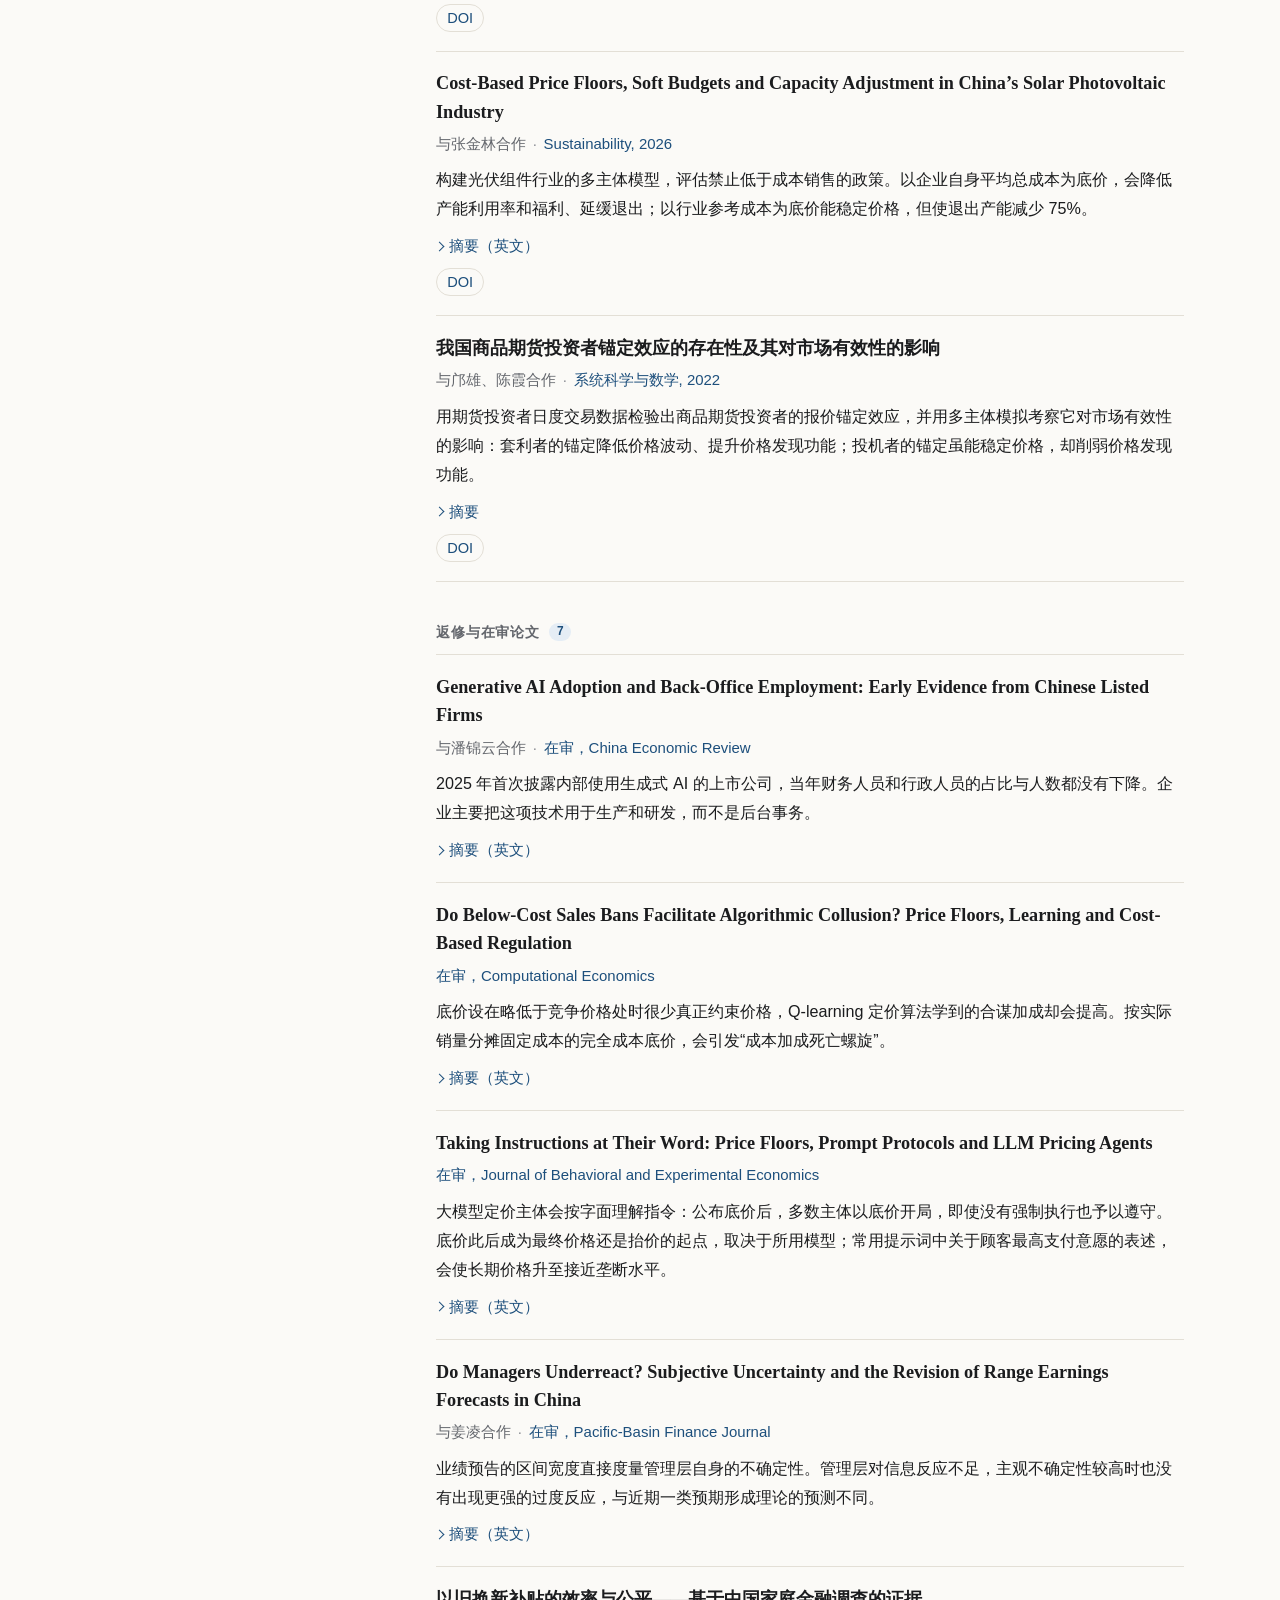
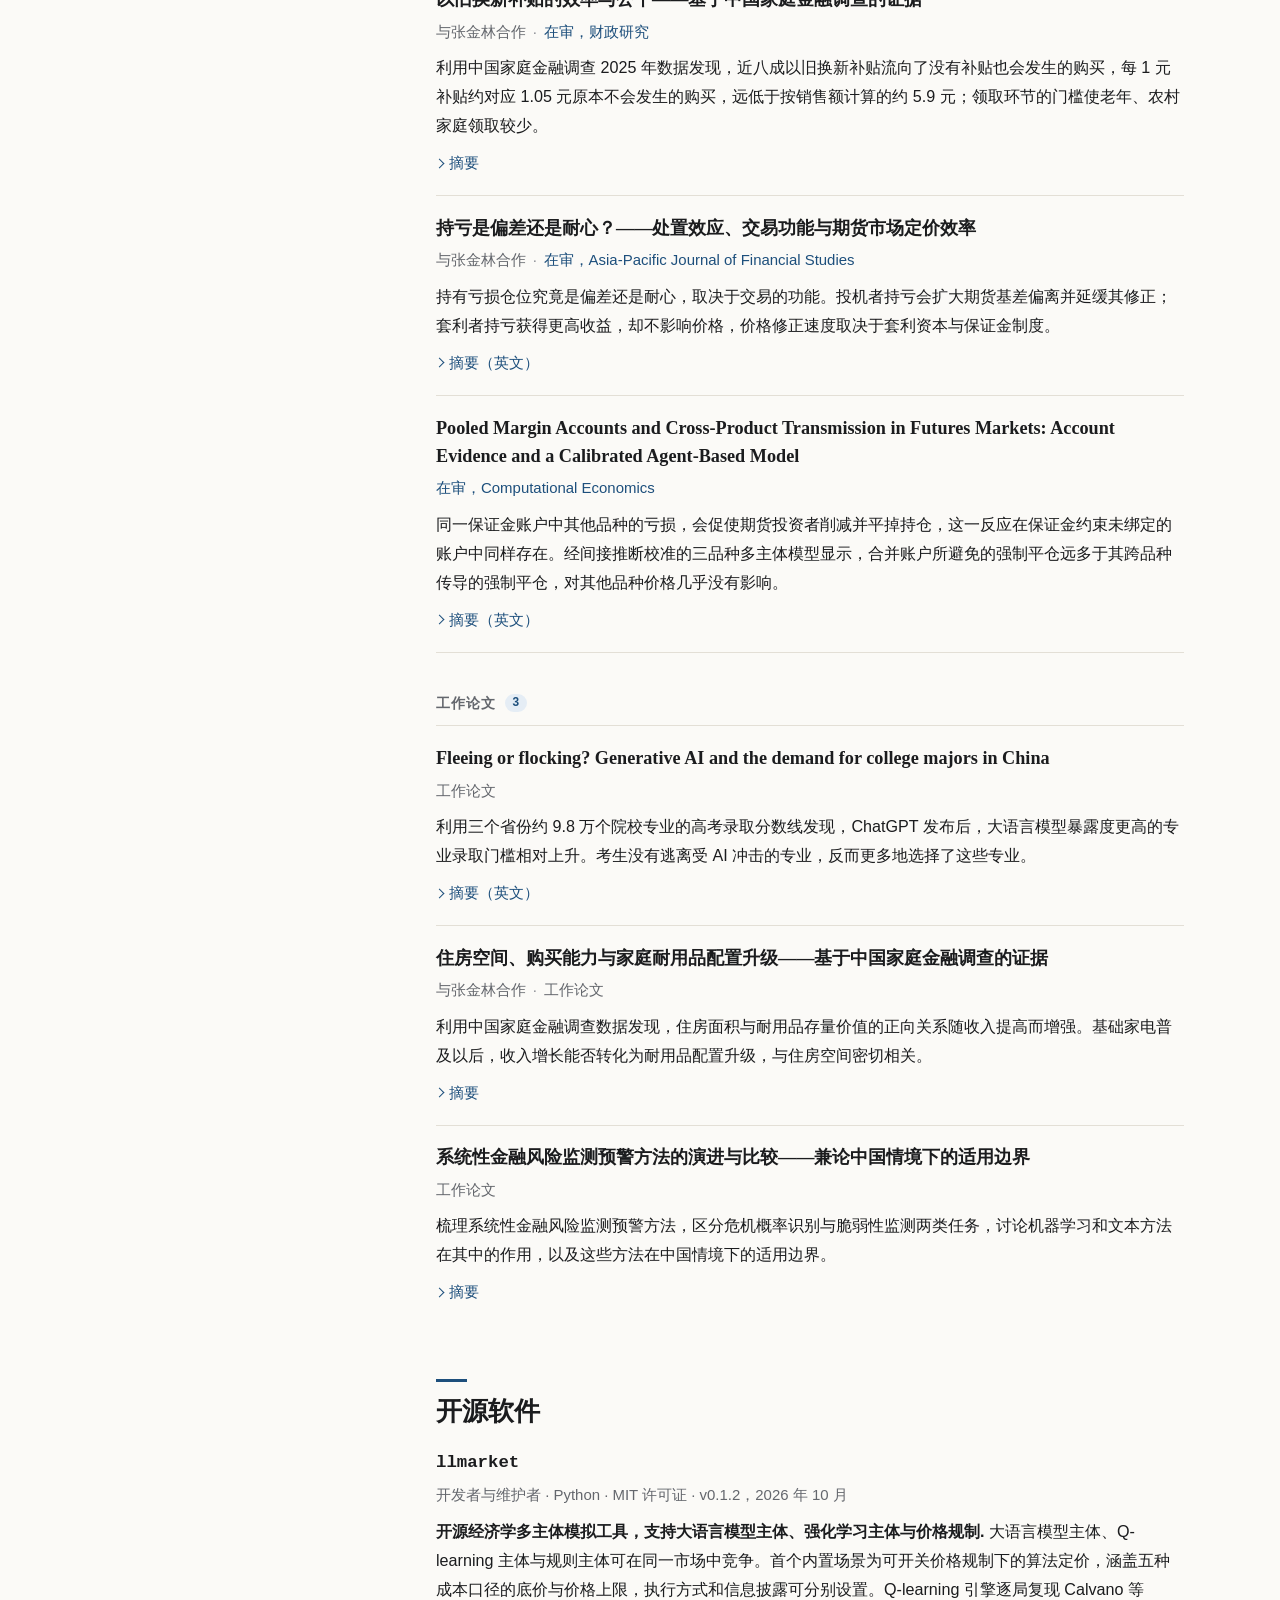
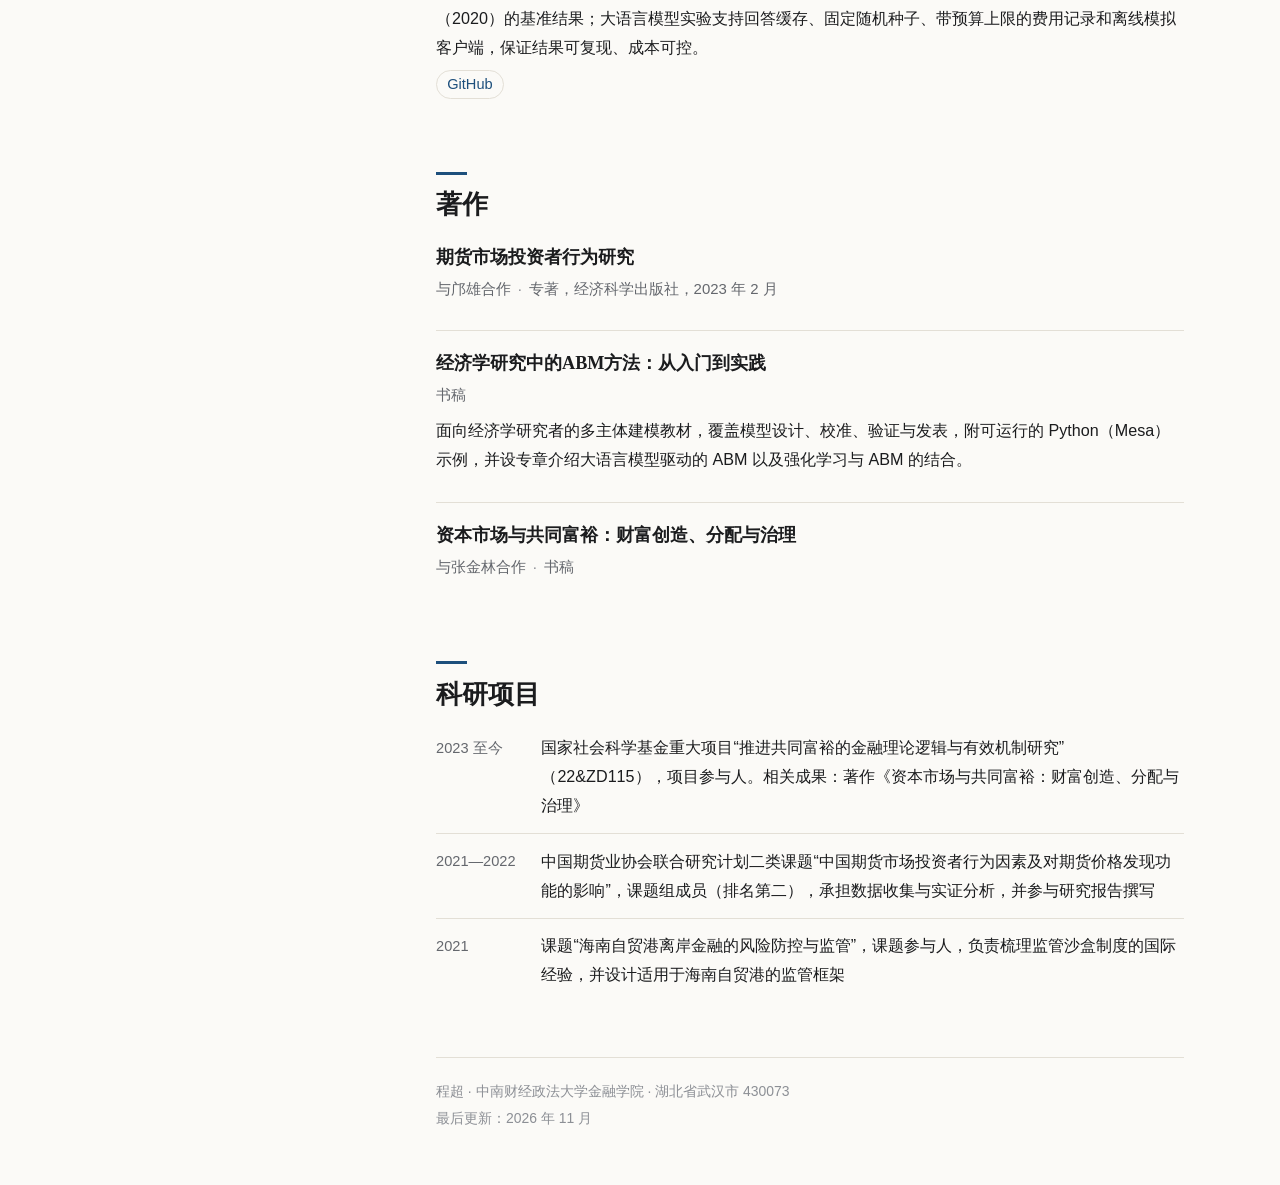
==== commit dfe26ccd: "Show only journal and year for published papers; drop volume, issue and pages Co-Authored-By: Claude" ====
--- a/docs/zh/index.html
+++ b/docs/zh/index.html
@@ -64,7 +64,7 @@
       <article class="paper" id="margin-liquidation">
   <h4 class="paper-title">
 Who Gets Liquidated? Margin Requirements and the Reallocation of Liquidation Risk in Futures Markets: An Agent-Based Systems Analysis  </h4>
-  <p class="paper-meta"><span>与张金林合作</span><span class="sep" aria-hidden="true">·</span><span class="status status-published"><em>Systems</em>, 2026, 14(11): 1466</span></p>
+  <p class="paper-meta"><span>与张金林合作</span><span class="sep" aria-hidden="true">·</span><span class="status status-published"><em>Systems</em>, 2026</span></p>
 <p class="paper-summary">保证金不仅影响强制平仓的规模，也决定谁被平仓。以期货公司客户数据为经验基础的多主体模型显示，下调保证金率使新增强平几乎全部落在套利者身上；上调保证金率则把强平转移给受自身杠杆约束的投机者。</p>  <div class="paper-actions">
     <details>
       <summary>摘要（英文）</summary>
@@ -76,7 +76,7 @@
       <article class="paper" id="ai-validation">
   <h4 class="paper-title">
 When Artificial Intelligence Generates and Experts Validate: Specialist Allocation and the Aggregate Substitutability of Artificial Intelligence in Research  </h4>
-  <p class="paper-meta"><span>与张金林合作</span><span class="sep" aria-hidden="true">·</span><span class="status status-published"><em>Systems</em>, 2026, 14(11): 1432</span></p>
+  <p class="paper-meta"><span>与张金林合作</span><span class="sep" aria-hidden="true">·</span><span class="status status-published"><em>Systems</em>, 2026</span></p>
 <p class="paper-summary">人工智能生成候选方案、专家负责验证时，整个研发过程对专家的互补性强于生成环节本身。在示意性校准下，整体替代弹性为 0.95，忽略验证环节会把 AI 在研发中的产出弹性高估 25%。</p>  <div class="paper-actions">
     <details>
       <summary>摘要（英文）</summary>
@@ -88,7 +88,7 @@
       <article class="paper" id="pv-price-floors">
   <h4 class="paper-title">
 Cost-Based Price Floors, Soft Budgets and Capacity Adjustment in China’s Solar Photovoltaic Industry  </h4>
-  <p class="paper-meta"><span>与张金林合作</span><span class="sep" aria-hidden="true">·</span><span class="status status-published"><em>Sustainability</em>, 2026, 18(21): 11136</span></p>
+  <p class="paper-meta"><span>与张金林合作</span><span class="sep" aria-hidden="true">·</span><span class="status status-published"><em>Sustainability</em>, 2026</span></p>
 <p class="paper-summary">构建光伏组件行业的多主体模型，评估禁止低于成本销售的政策。以企业自身平均总成本为底价，会降低产能利用率和福利、延缓退出；以行业参考成本为底价能稳定价格，但使退出产能减少 75%。</p>  <div class="paper-actions">
     <details>
       <summary>摘要（英文）</summary>
@@ -100,7 +100,7 @@
       <article class="paper" id="anchoring-effect">
   <h4 class="paper-title">
 我国商品期货投资者锚定效应的存在性及其对市场有效性的影响  </h4>
-  <p class="paper-meta"><span>与邝雄、陈霞合作</span><span class="sep" aria-hidden="true">·</span><span class="status status-published"><em>系统科学与数学</em>, 2022, 42(8): 2126–2141</span></p>
+  <p class="paper-meta"><span>与邝雄、陈霞合作</span><span class="sep" aria-hidden="true">·</span><span class="status status-published"><em>系统科学与数学</em>, 2022</span></p>
 <p class="paper-summary">用期货投资者日度交易数据检验出商品期货投资者的报价锚定效应，并用多主体模拟考察它对市场有效性的影响：套利者的锚定降低价格波动、提升价格发现功能；投机者的锚定虽能稳定价格，却削弱价格发现功能。</p>  <div class="paper-actions">
     <details>
       <summary>摘要</summary>
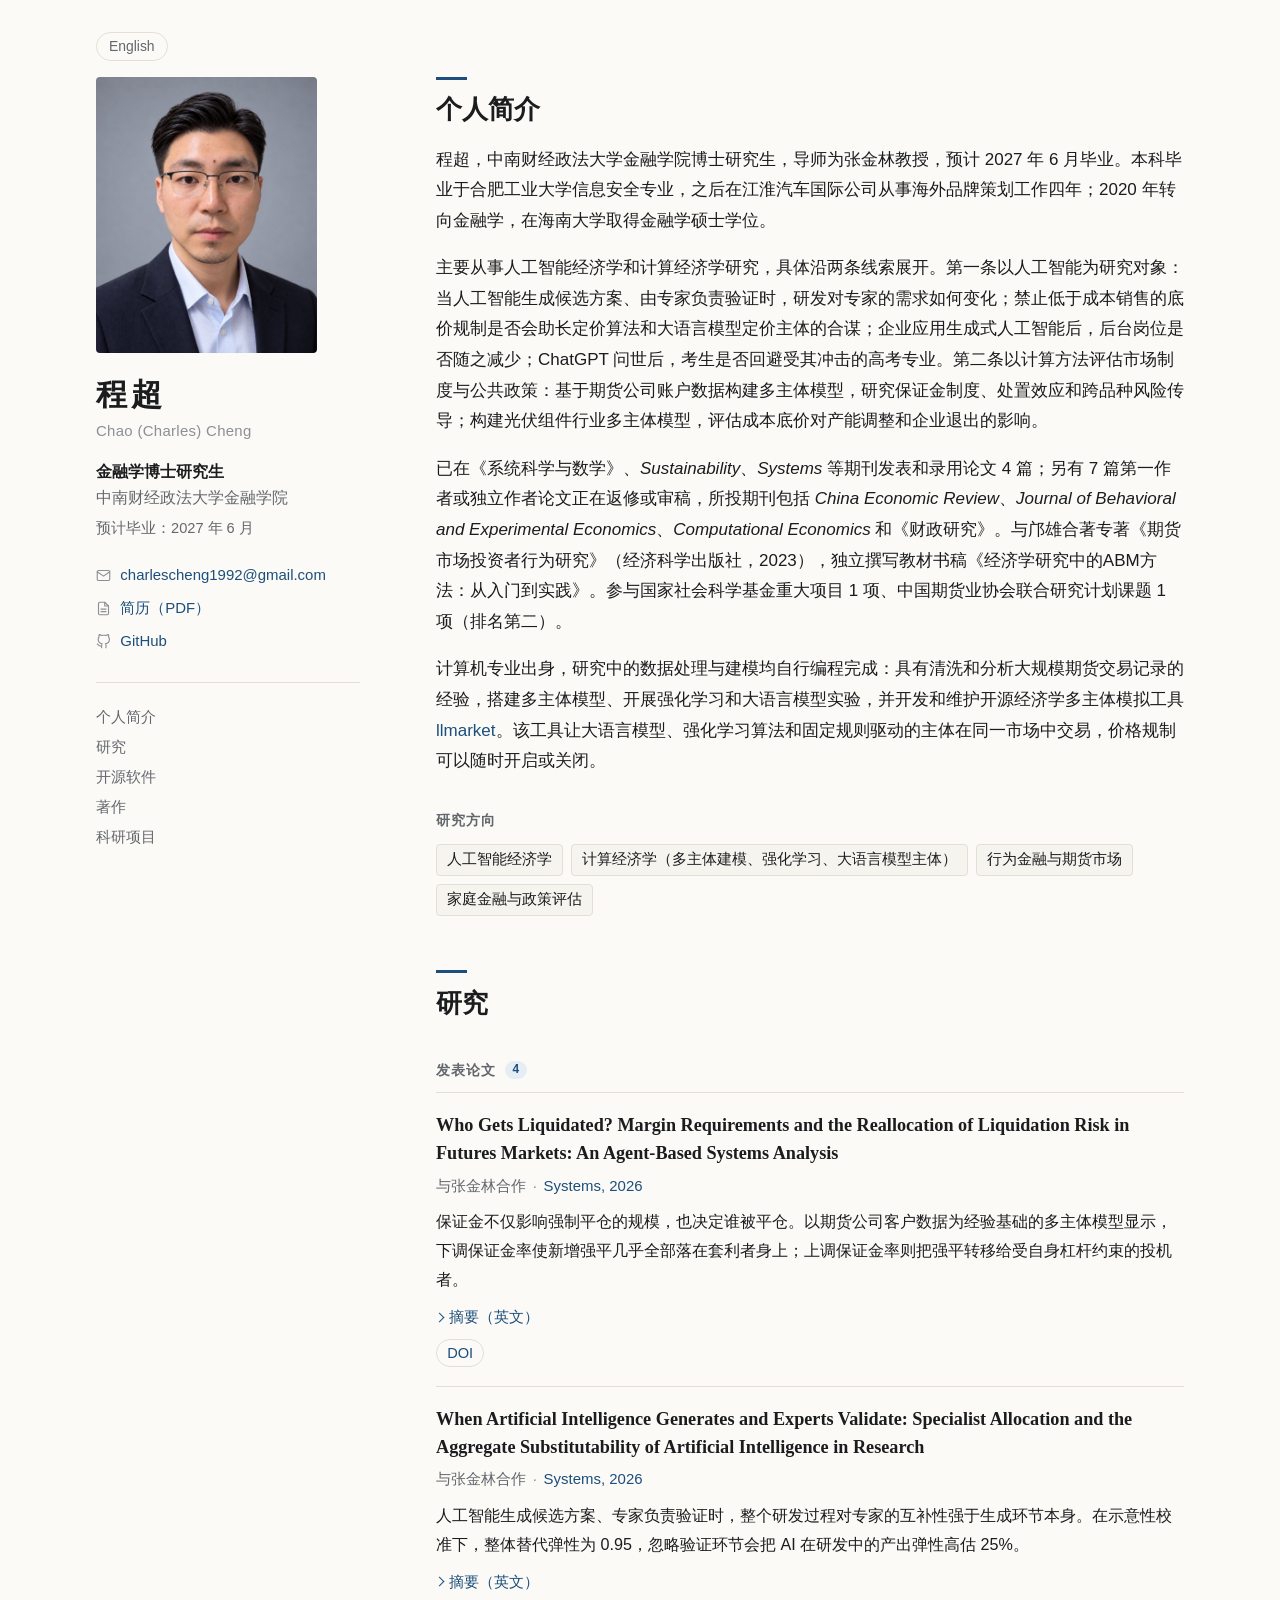
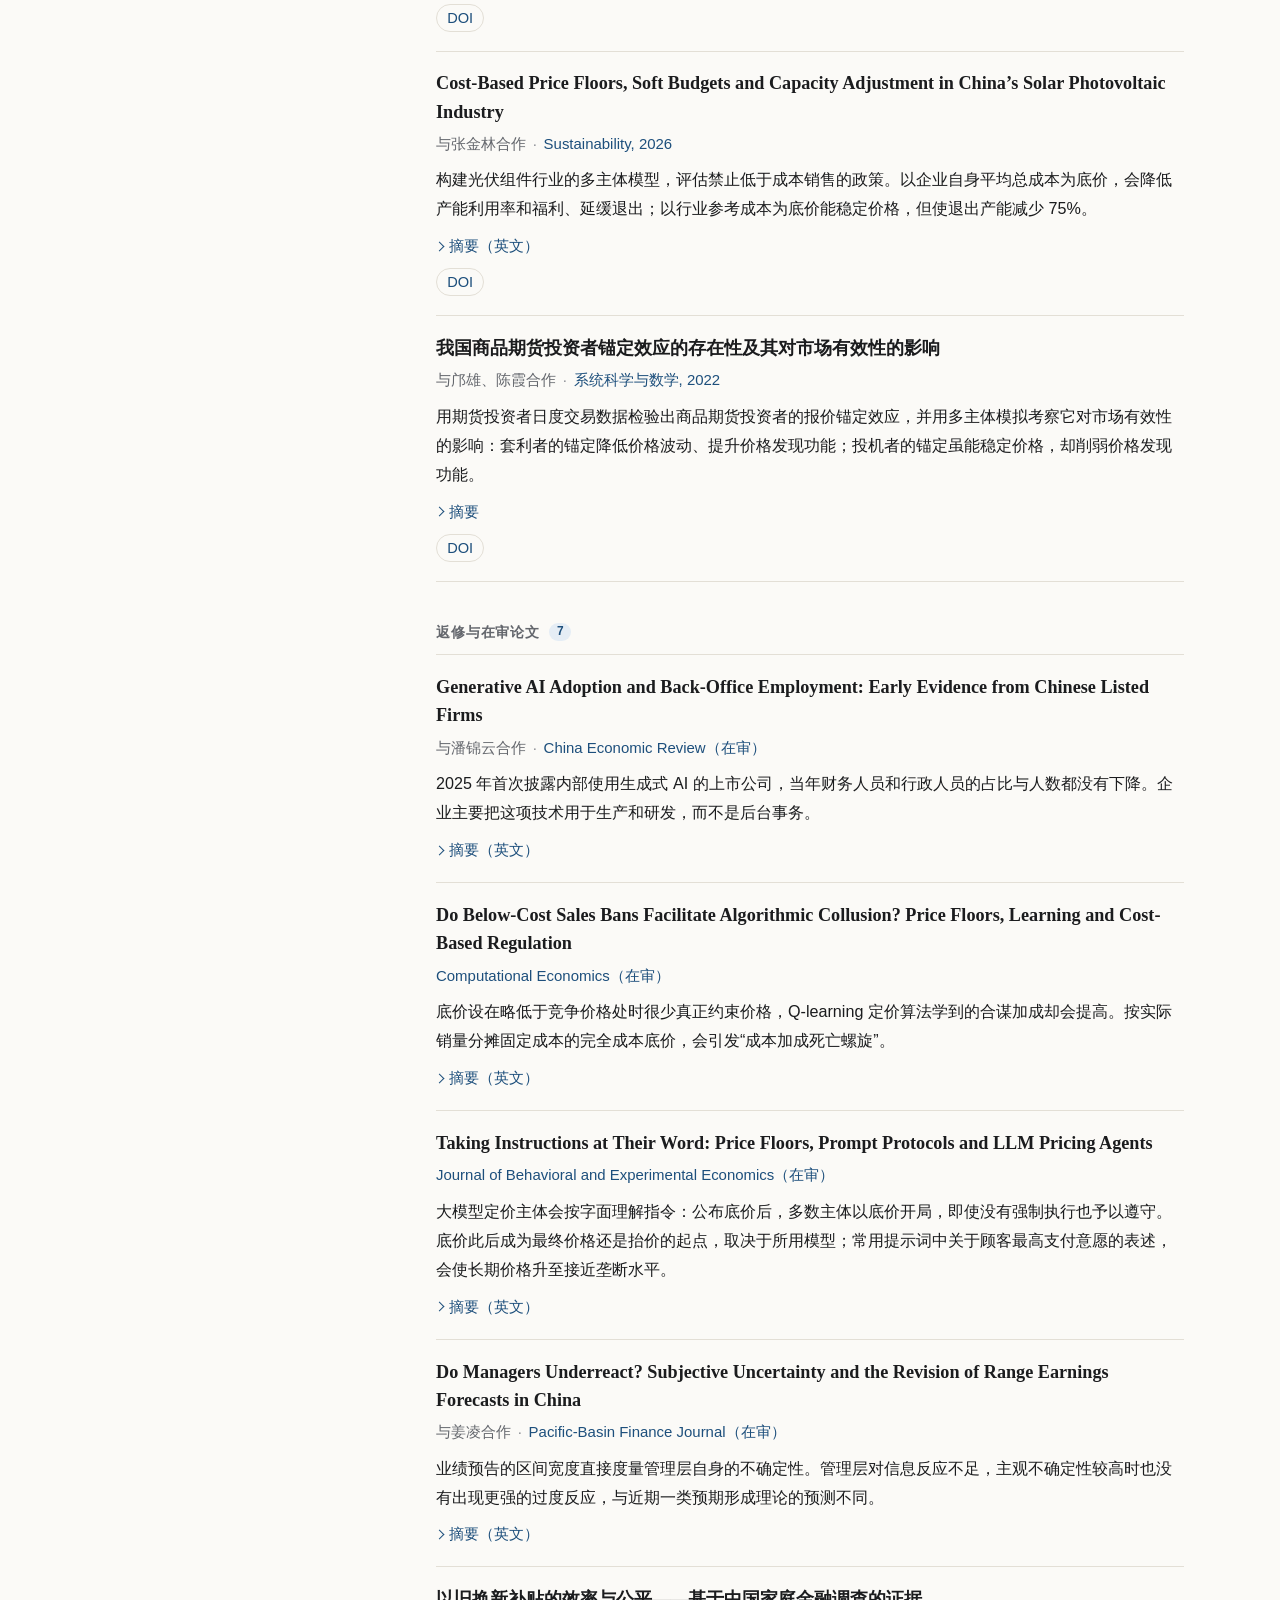
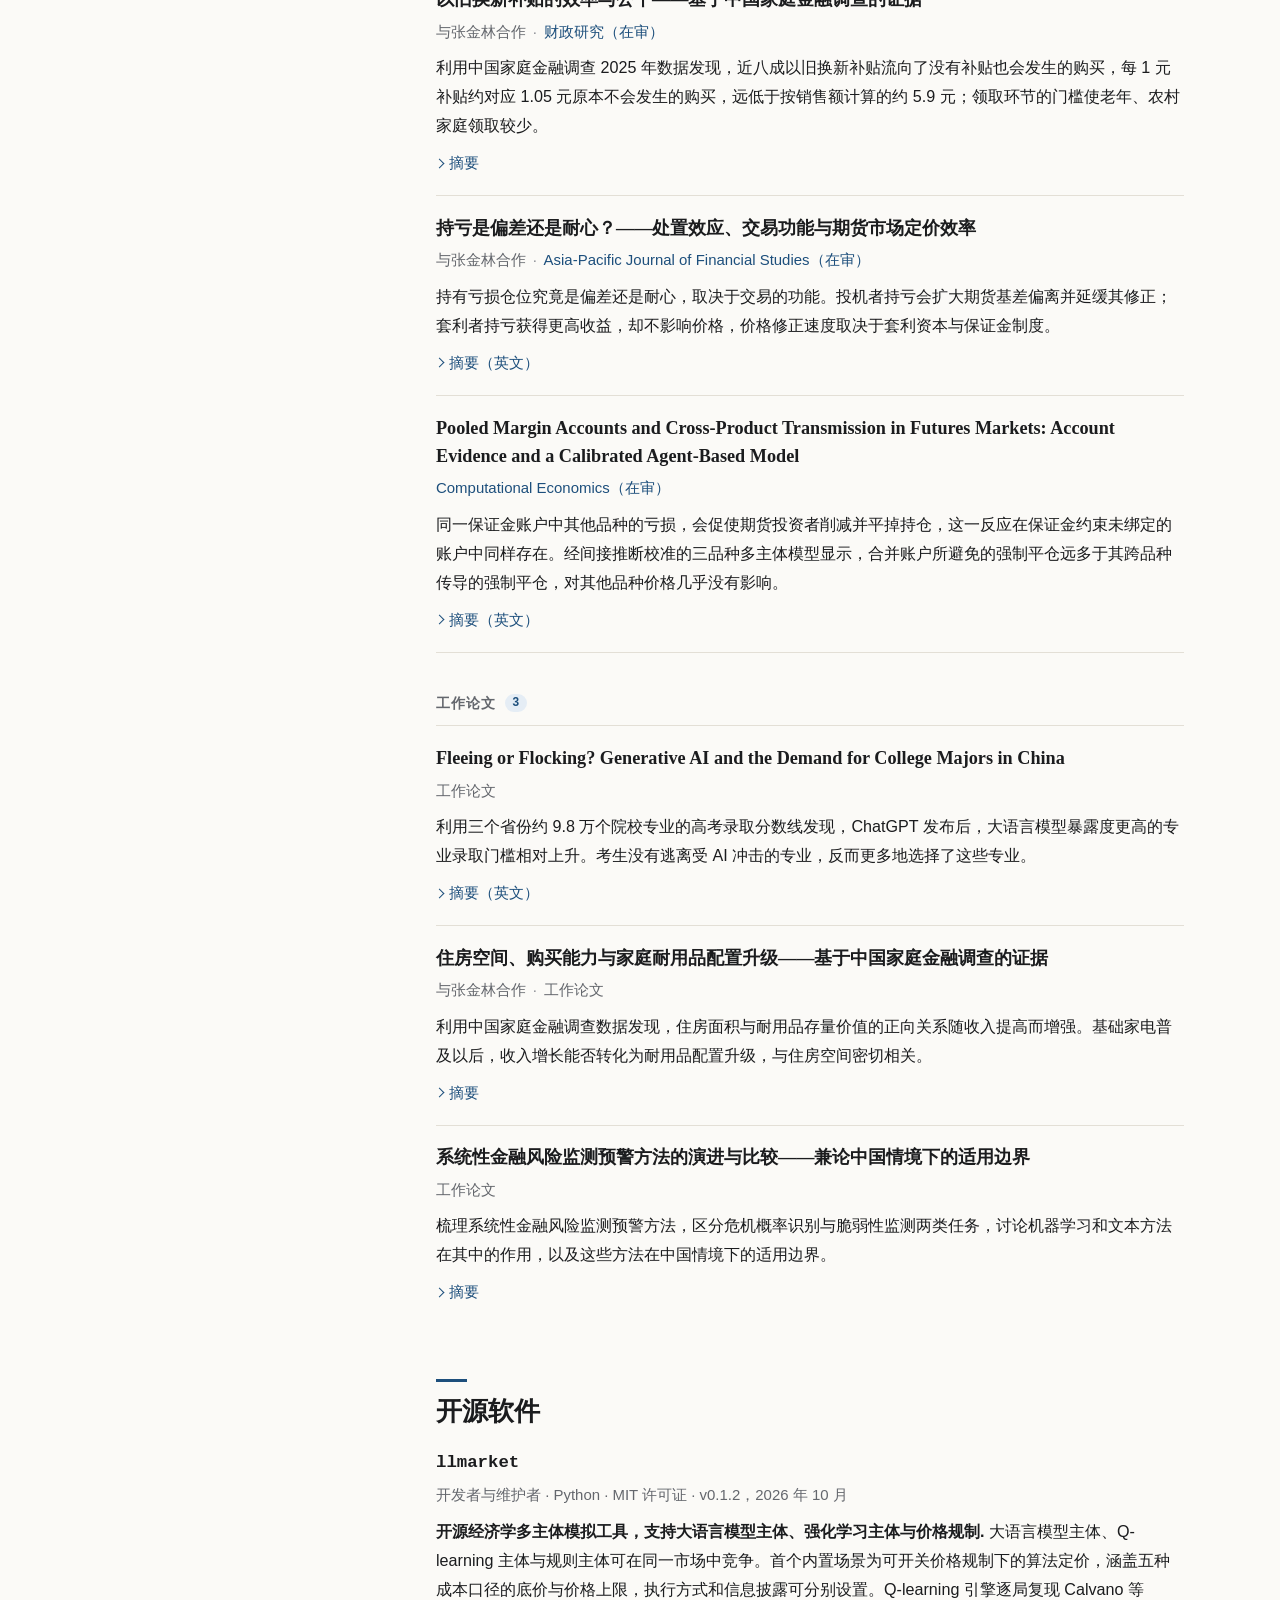
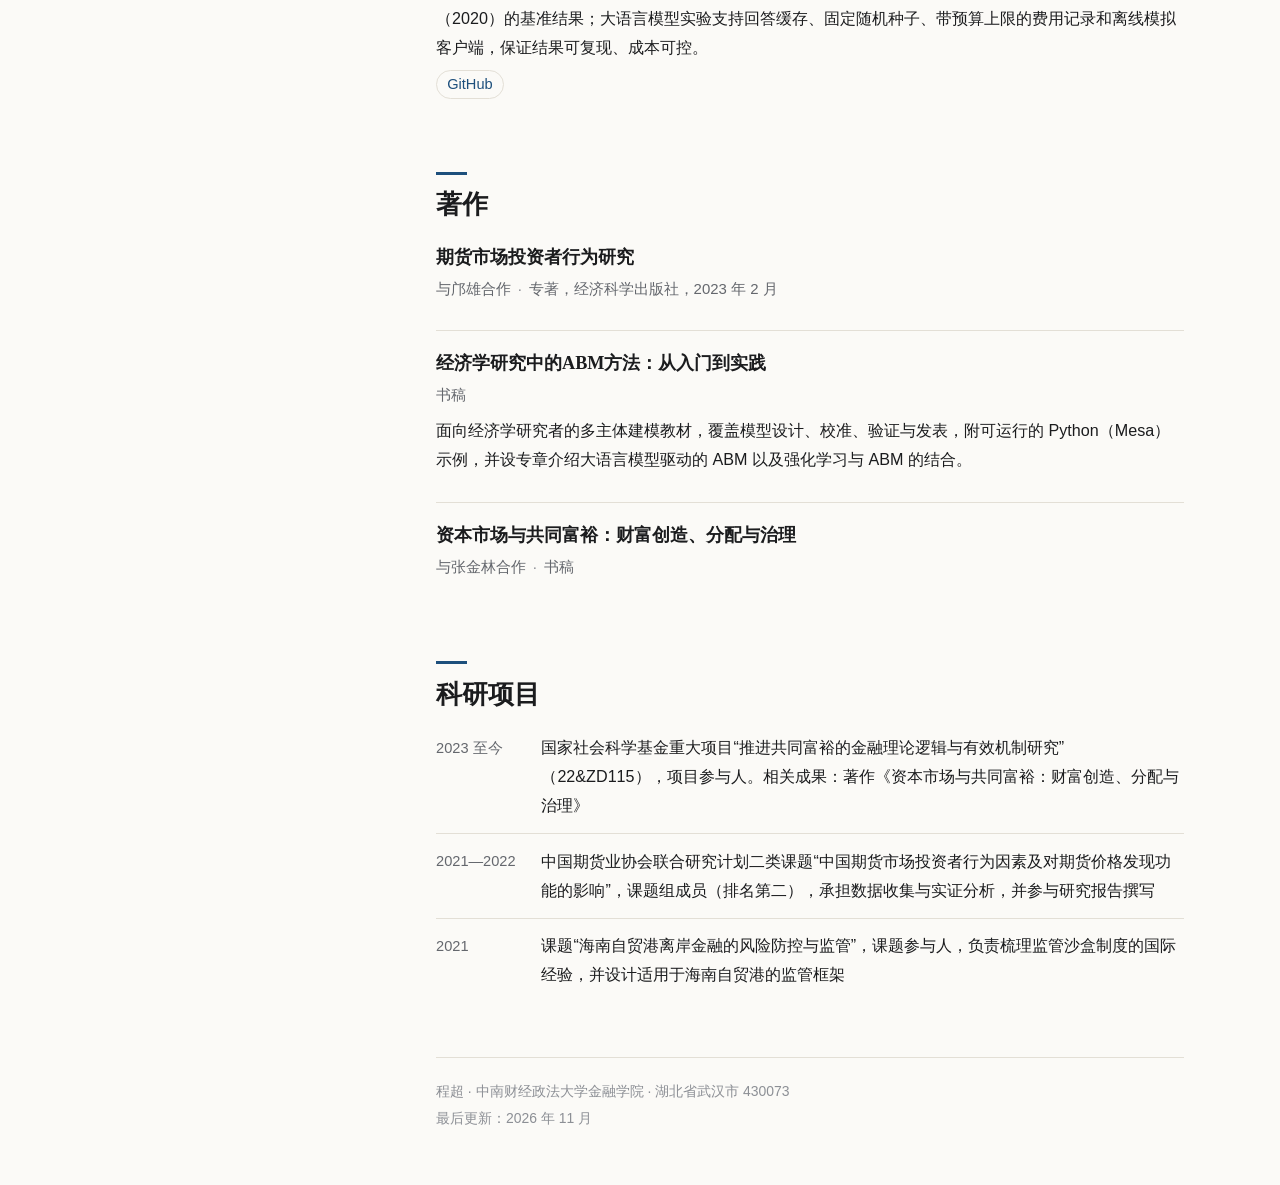
==== commit cde0ca6e: "Polish CVs: bold own name in Chinese entries, darker journal names, status in brackets, original tit" ====
--- a/docs/zh/index.html
+++ b/docs/zh/index.html
@@ -100,7 +100,7 @@
       <article class="paper" id="anchoring-effect">
   <h4 class="paper-title">
 我国商品期货投资者锚定效应的存在性及其对市场有效性的影响  </h4>
-  <p class="paper-meta"><span>与邝雄、陈霞合作</span><span class="sep" aria-hidden="true">·</span><span class="status status-published"><em>系统科学与数学</em>, 2022</span></p>
+  <p class="paper-meta"><span>与邝雄、陈霞合作</span><span class="sep" aria-hidden="true">·</span><span class="status status-published"><em class="cjk">系统科学与数学</em>, 2022</span></p>
 <p class="paper-summary">用期货投资者日度交易数据检验出商品期货投资者的报价锚定效应，并用多主体模拟考察它对市场有效性的影响：套利者的锚定降低价格波动、提升价格发现功能；投机者的锚定虽能稳定价格，却削弱价格发现功能。</p>  <div class="paper-actions">
     <details>
       <summary>摘要</summary>
@@ -113,7 +113,7 @@
       <article class="paper" id="genai-back-office">
   <h4 class="paper-title">
 Generative AI Adoption and Back-Office Employment: Early Evidence from Chinese Listed Firms  </h4>
-  <p class="paper-meta"><span>与潘锦云合作</span><span class="sep" aria-hidden="true">·</span><span class="status status-review">在审，<em>China Economic Review</em></span></p>
+  <p class="paper-meta"><span>与潘锦云合作</span><span class="sep" aria-hidden="true">·</span><span class="status status-review"><em>China Economic Review</em>（在审）</span></p>
 <p class="paper-summary">2025 年首次披露内部使用生成式 AI 的上市公司，当年财务人员和行政人员的占比与人数都没有下降。企业主要把这项技术用于生产和研发，而不是后台事务。</p>  <div class="paper-actions">
     <details>
       <summary>摘要（英文）</summary>
@@ -125,7 +125,7 @@
       <article class="paper" id="algorithmic-collusion">
   <h4 class="paper-title">
 Do Below-Cost Sales Bans Facilitate Algorithmic Collusion? Price Floors, Learning and Cost-Based Regulation  </h4>
-  <p class="paper-meta"><span class="status status-review">在审，<em>Computational Economics</em></span></p>
+  <p class="paper-meta"><span class="status status-review"><em>Computational Economics</em>（在审）</span></p>
 <p class="paper-summary">底价设在略低于竞争价格处时很少真正约束价格，Q-learning 定价算法学到的合谋加成却会提高。按实际销量分摊固定成本的完全成本底价，会引发“成本加成死亡螺旋”。</p>  <div class="paper-actions">
     <details>
       <summary>摘要（英文）</summary>
@@ -137,7 +137,7 @@
       <article class="paper" id="llm-pricing-floors">
   <h4 class="paper-title">
 Taking Instructions at Their Word: Price Floors, Prompt Protocols and LLM Pricing Agents  </h4>
-  <p class="paper-meta"><span class="status status-review">在审，<em>Journal of Behavioral and Experimental Economics</em></span></p>
+  <p class="paper-meta"><span class="status status-review"><em>Journal of Behavioral and Experimental Economics</em>（在审）</span></p>
 <p class="paper-summary">大模型定价主体会按字面理解指令：公布底价后，多数主体以底价开局，即使没有强制执行也予以遵守。底价此后成为最终价格还是抬价的起点，取决于所用模型；常用提示词中关于顾客最高支付意愿的表述，会使长期价格升至接近垄断水平。</p>  <div class="paper-actions">
     <details>
       <summary>摘要（英文）</summary>
@@ -149,7 +149,7 @@
       <article class="paper" id="managers-underreact">
   <h4 class="paper-title">
 Do Managers Underreact? Subjective Uncertainty and the Revision of Range Earnings Forecasts in China  </h4>
-  <p class="paper-meta"><span>与姜凌合作</span><span class="sep" aria-hidden="true">·</span><span class="status status-review">在审，<em>Pacific-Basin Finance Journal</em></span></p>
+  <p class="paper-meta"><span>与姜凌合作</span><span class="sep" aria-hidden="true">·</span><span class="status status-review"><em>Pacific-Basin Finance Journal</em>（在审）</span></p>
 <p class="paper-summary">业绩预告的区间宽度直接度量管理层自身的不确定性。管理层对信息反应不足，主观不确定性较高时也没有出现更强的过度反应，与近期一类预期形成理论的预测不同。</p>  <div class="paper-actions">
     <details>
       <summary>摘要（英文）</summary>
@@ -161,7 +161,7 @@
       <article class="paper" id="trade-in-subsidies">
   <h4 class="paper-title">
 以旧换新补贴的效率与公平——基于中国家庭金融调查的证据  </h4>
-  <p class="paper-meta"><span>与张金林合作</span><span class="sep" aria-hidden="true">·</span><span class="status status-review">在审，<em>财政研究</em></span></p>
+  <p class="paper-meta"><span>与张金林合作</span><span class="sep" aria-hidden="true">·</span><span class="status status-review"><em class="cjk">财政研究</em>（在审）</span></p>
 <p class="paper-summary">利用中国家庭金融调查 2025 年数据发现，近八成以旧换新补贴流向了没有补贴也会发生的购买，每 1 元补贴约对应 1.05 元原本不会发生的购买，远低于按销售额计算的约 5.9 元；领取环节的门槛使老年、农村家庭领取较少。</p>  <div class="paper-actions">
     <details>
       <summary>摘要</summary>
@@ -173,7 +173,7 @@
       <article class="paper" id="disposition-effect">
   <h4 class="paper-title">
 持亏是偏差还是耐心？——处置效应、交易功能与期货市场定价效率  </h4>
-  <p class="paper-meta"><span>与张金林合作</span><span class="sep" aria-hidden="true">·</span><span class="status status-review">在审，<em>Asia-Pacific Journal of Financial Studies</em></span></p>
+  <p class="paper-meta"><span>与张金林合作</span><span class="sep" aria-hidden="true">·</span><span class="status status-review"><em>Asia-Pacific Journal of Financial Studies</em>（在审）</span></p>
 <p class="paper-summary">持有亏损仓位究竟是偏差还是耐心，取决于交易的功能。投机者持亏会扩大期货基差偏离并延缓其修正；套利者持亏获得更高收益，却不影响价格，价格修正速度取决于套利资本与保证金制度。</p>  <div class="paper-actions">
     <details>
       <summary>摘要（英文）</summary>
@@ -185,7 +185,7 @@
       <article class="paper" id="pooled-margin-transmission">
   <h4 class="paper-title">
 Pooled Margin Accounts and Cross-Product Transmission in Futures Markets: Account Evidence and a Calibrated Agent-Based Model  </h4>
-  <p class="paper-meta"><span class="status status-review">在审，<em>Computational Economics</em></span></p>
+  <p class="paper-meta"><span class="status status-review"><em>Computational Economics</em>（在审）</span></p>
 <p class="paper-summary">同一保证金账户中其他品种的亏损，会促使期货投资者削减并平掉持仓，这一反应在保证金约束未绑定的账户中同样存在。经间接推断校准的三品种多主体模型显示，合并账户所避免的强制平仓远多于其跨品种传导的强制平仓，对其他品种价格几乎没有影响。</p>  <div class="paper-actions">
     <details>
       <summary>摘要（英文）</summary>
@@ -197,7 +197,7 @@
       <h3 class="label group">工作论文<span class="count">3</span></h3>
       <article class="paper" id="ai-college-majors">
   <h4 class="paper-title">
-Fleeing or flocking? Generative AI and the demand for college majors in China  </h4>
+Fleeing or Flocking? Generative AI and the Demand for College Majors in China  </h4>
   <p class="paper-meta"><span class="status status-working">工作论文</span></p>
 <p class="paper-summary">利用三个省份约 9.8 万个院校专业的高考录取分数线发现，ChatGPT 发布后，大语言模型暴露度更高的专业录取门槛相对上升。考生没有逃离受 AI 冲击的专业，反而更多地选择了这些专业。</p>  <div class="paper-actions">
     <details>
